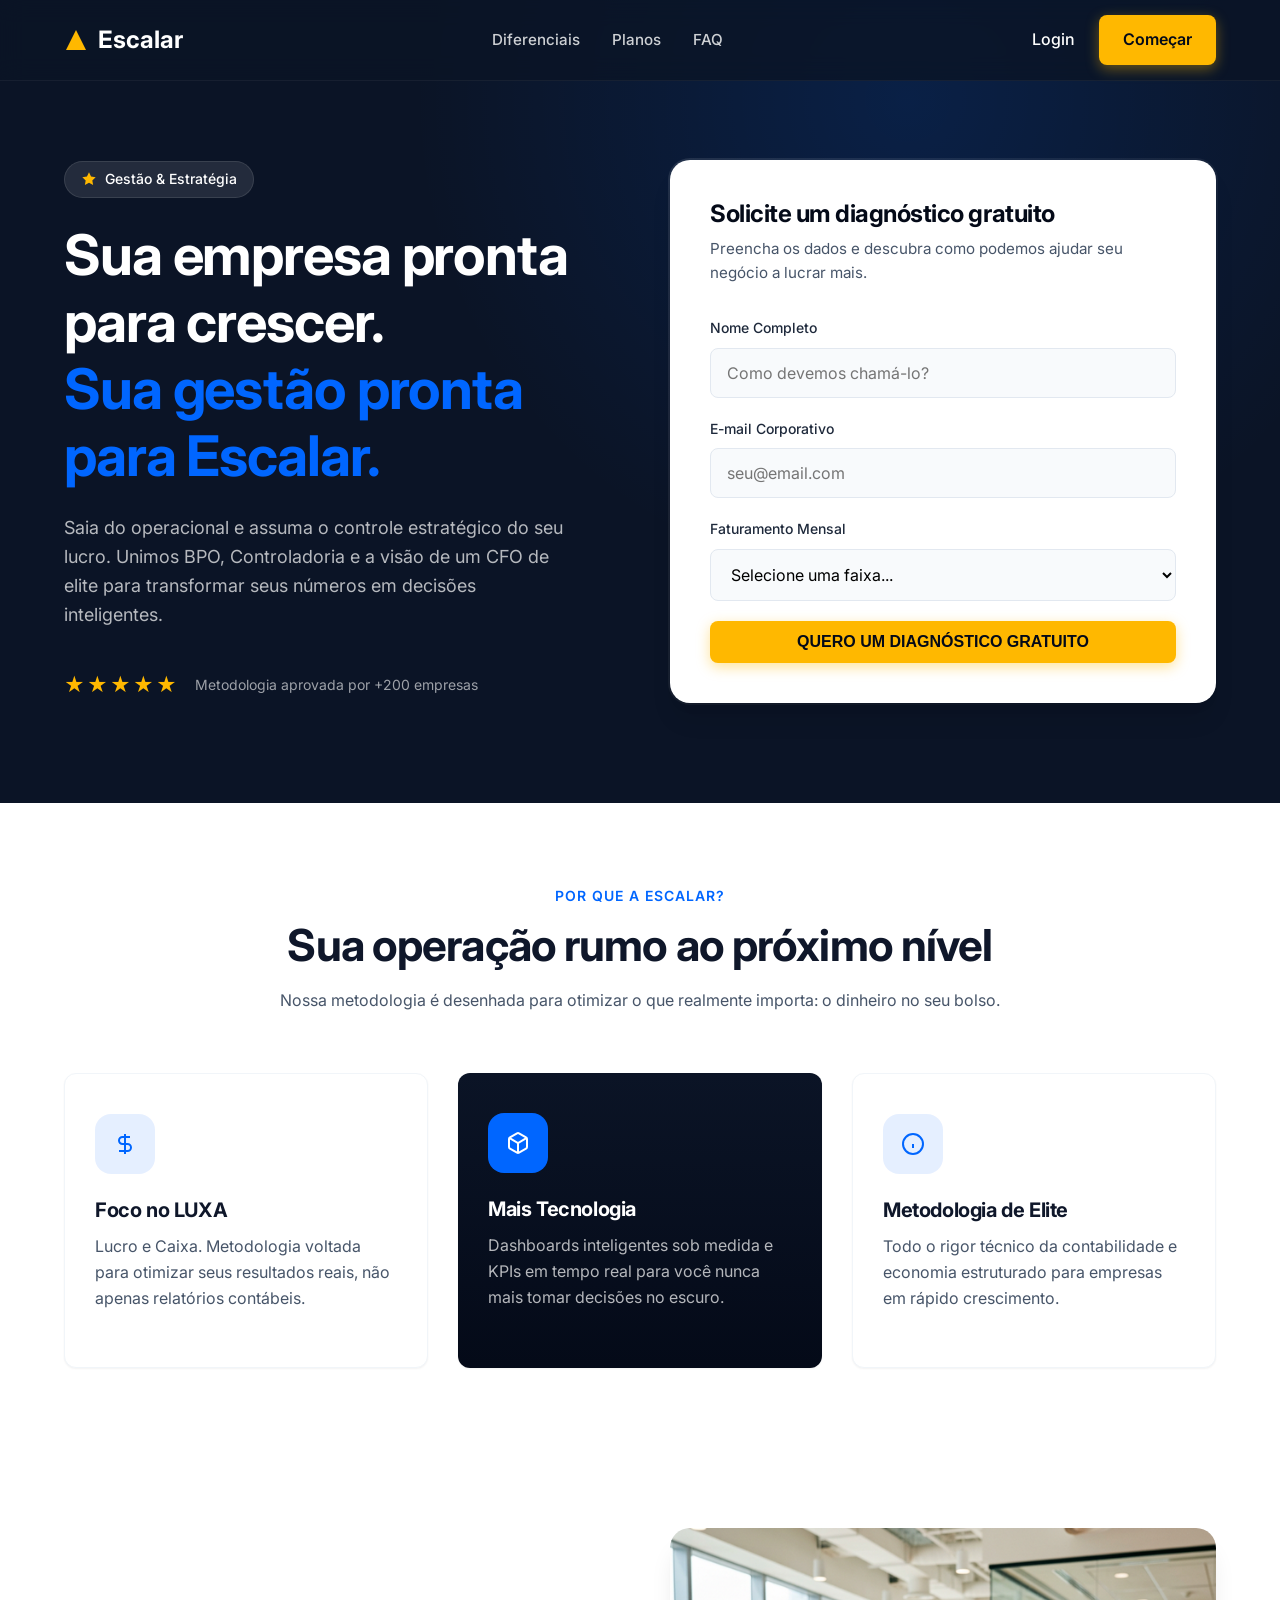
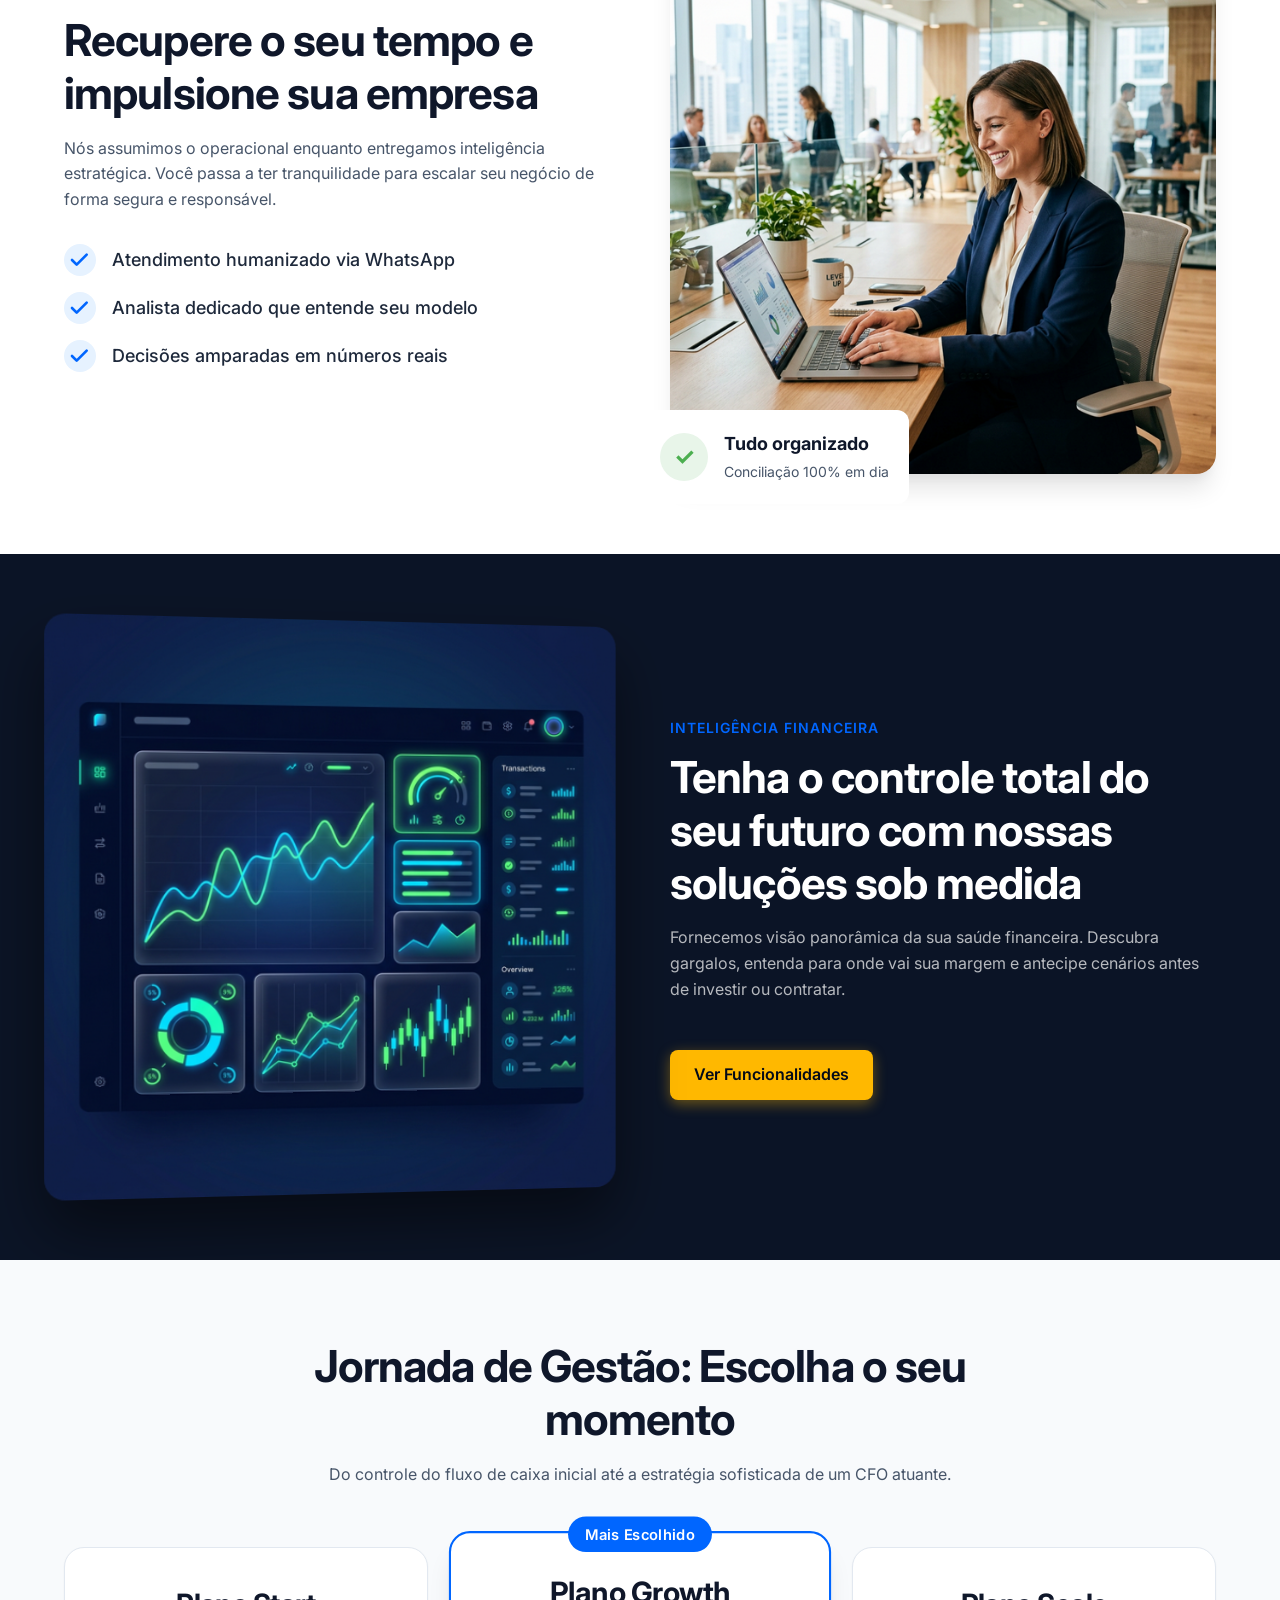
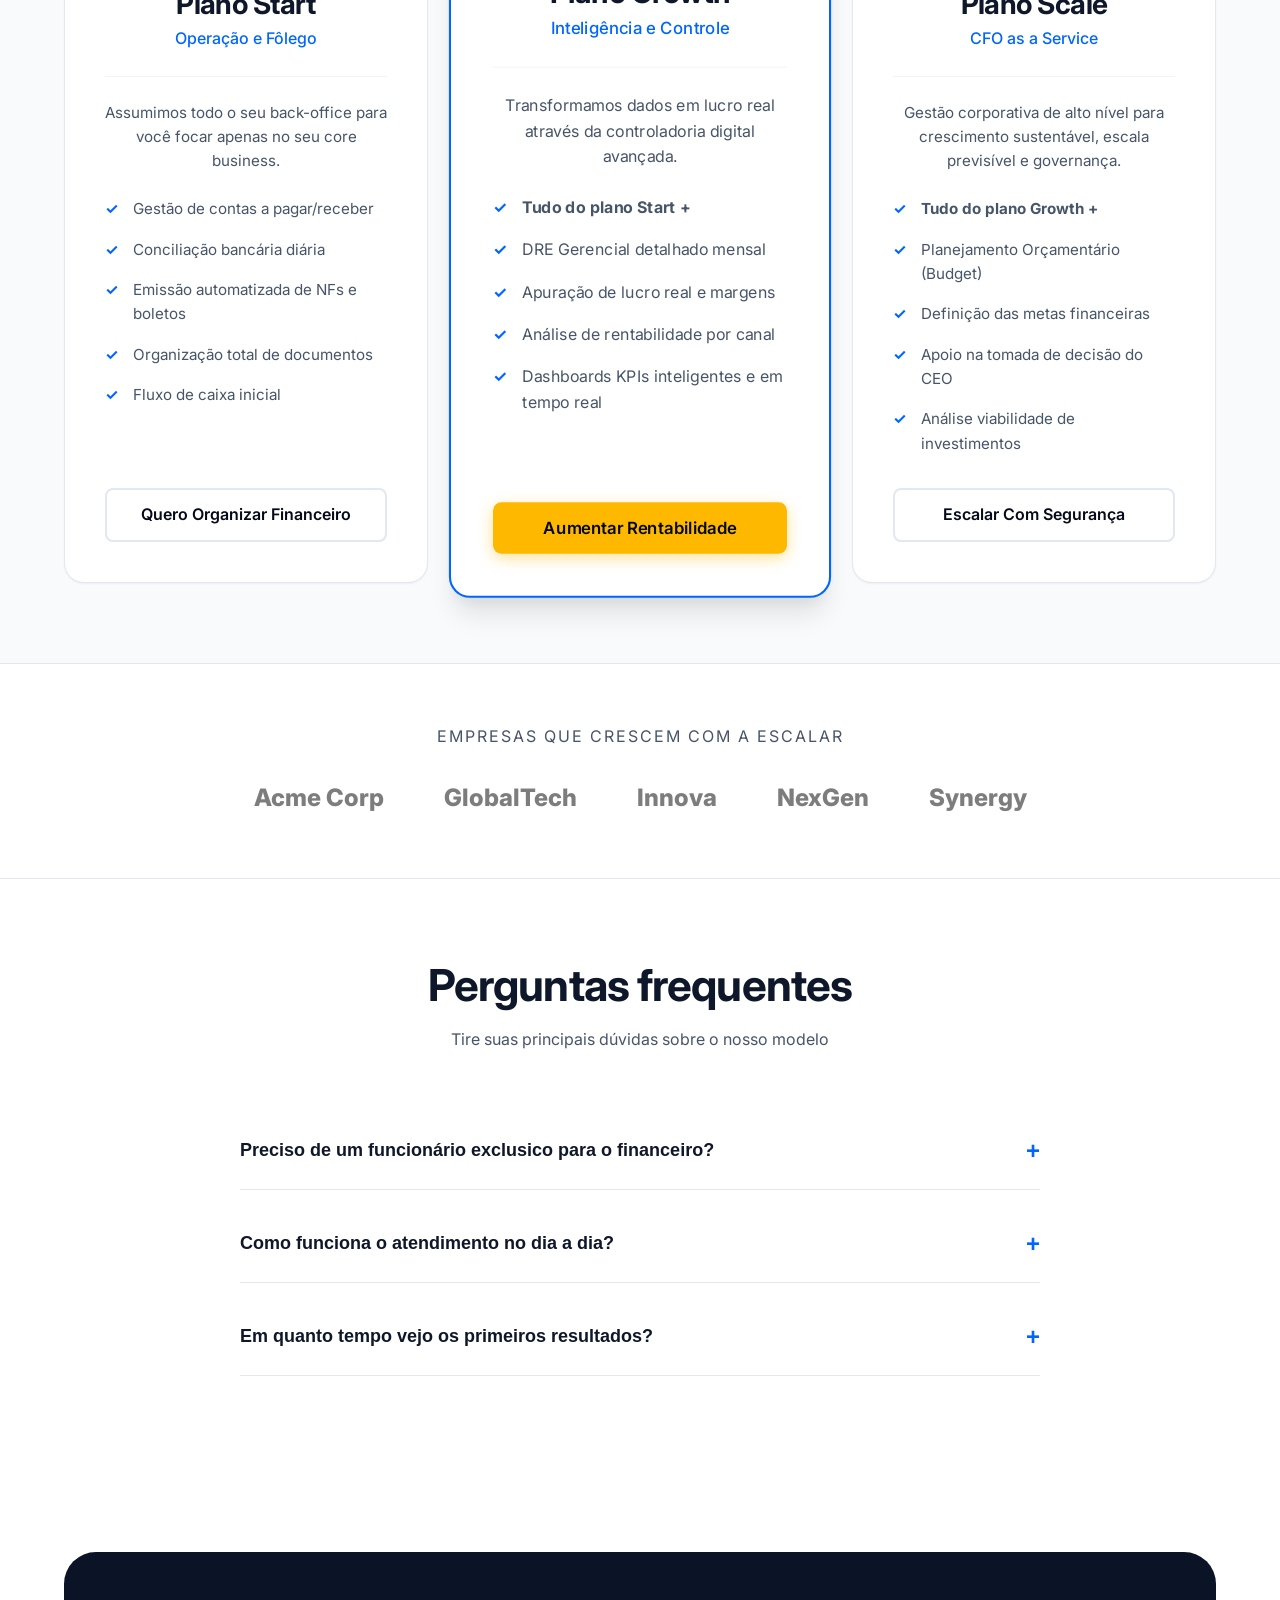
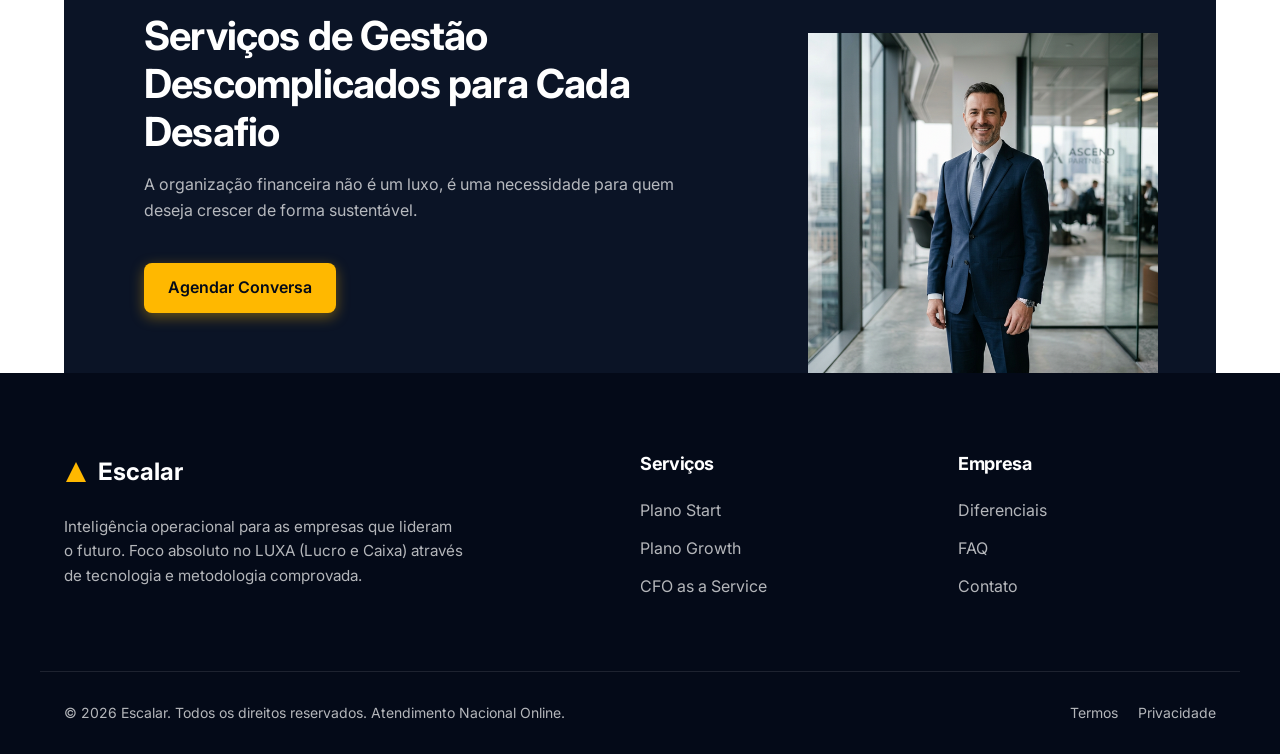
==== index.html @ d195ce0a "Initial commit of landing page" ====
<!DOCTYPE html>
<html lang="pt-BR">
<head>
    <meta charset="UTF-8">
    <meta name="viewport" content="width=device-width, initial-scale=1.0">
    <title>Sua gestão pronta para Escalar</title>
    <meta name="description" content="Saia do operacional e assuma o controle estratégico do seu lucro. BPO, Controladoria e CFO de elite.">
    <link rel="preconnect" href="https://fonts.googleapis.com">
    <link rel="preconnect" href="https://fonts.gstatic.com" crossorigin>
    <link href="https://fonts.googleapis.com/css2?family=Inter:wght@300;400;500;600;700;800&display=swap" rel="stylesheet">
    <link rel="stylesheet" href="style.css">
</head>
<body>

    <!-- ======== HEADER ======== -->
    <header class="navbar">
        <div class="container navbar-container">
            <a href="#" class="logo">
                <svg width="24" height="24" viewBox="0 0 24 24" fill="none" xmlns="http://www.w3.org/2000/svg">
                    <path d="M12 2L2 22H22L12 2Z" fill="#FFB800"/>
                </svg>
                <span>Escalar</span>
            </a>
            <nav class="nav-links">
                <a href="#diferenciais">Diferenciais</a>
                <a href="#planos">Planos</a>
                <a href="#faq">FAQ</a>
            </nav>
            <div class="nav-actions">
                <a href="#" class="login-link">Login</a>
                <a href="#contato" class="btn btn-primary">Começar</a>
            </div>
            
            <button class="menu-mobile" aria-label="Abrir menu">
                <svg width="24" height="24" viewBox="0 0 24 24" fill="none" stroke="currentColor" stroke-width="2">
                    <path d="M3 12h18M3 6h18M3 18h18"/>
                </svg>
            </button>
        </div>
    </header>

    <!-- ======== HERO SECTION ======== -->
    <section class="hero dark-section">
        <div class="hero-bg-shapes"></div>
        <div class="container hero-container">
            <div class="hero-content">
                <div class="hero-badge">
                    <svg width="16" height="16" viewBox="0 0 24 24" fill="#FFB800" xmlns="http://www.w3.org/2000/svg"><path d="M12 2L15.09 8.26L22 9.27L17 14.14L18.18 21.02L12 17.77L5.82 21.02L7 14.14L2 9.27L8.91 8.26L12 2Z"/></svg>
                    Gestão & Estratégia
                </div>
                <h1>Sua empresa pronta para crescer. <br><span class="highlight">Sua gestão pronta para Escalar.</span></h1>
                <p>Saia do operacional e assuma o controle estratégico do seu lucro. Unimos BPO, Controladoria e a visão de um CFO de elite para transformar seus números em decisões inteligentes.</p>
                
                <div class="trust-stars">
                    <div class="stars">★★★★★</div>
                    <p>Metodologia aprovada por +200 empresas</p>
                </div>
            </div>
            
            <div class="hero-form-wrapper" id="contato">
                <div class="glass-card lead-form-card">
                    <h3>Solicite um diagnóstico gratuito</h3>
                    <p>Preencha os dados e descubra como podemos ajudar seu negócio a lucrar mais.</p>
                    <form class="lead-form">
                        <div class="form-group">
                            <label>Nome Completo</label>
                            <input type="text" placeholder="Como devemos chamá-lo?" required>
                        </div>
                        <div class="form-group">
                            <label>E-mail Corporativo</label>
                            <input type="email" placeholder="seu@email.com" required>
                        </div>
                        <div class="form-group">
                            <label>Faturamento Mensal</label>
                            <div class="select-wrapper">
                                <select required>
                                    <option value="" disabled selected>Selecione uma faixa...</option>
                                    <option value="ate-50k">Até R$ 50.000</option>
                                    <option value="50k-200k">De R$ 50.001 a R$ 200.000</option>
                                    <option value="mais-200k">Acima de R$ 200.000</option>
                                </select>
                            </div>
                        </div>
                        <button type="submit" class="btn btn-primary btn-full">QUERO UM DIAGNÓSTICO GRATUITO</button>
                    </form>
                </div>
            </div>
        </div>
    </section>

    <!-- ======== DIFFERENTIALS SECTION ======== -->
    <section id="diferenciais" class="section section-light features-section">
        <div class="container">
            <div class="section-header text-center">
                <span class="subheading">Por que a Escalar?</span>
                <h2>Sua operação rumo ao próximo nível</h2>
                <p>Nossa metodologia é desenhada para otimizar o que realmente importa: o dinheiro no seu bolso.</p>
            </div>
            
            <div class="features-grid">
                <!-- Card 1 -->
                <div class="feature-card">
                    <div class="icon-box">
                        <svg width="24" height="24" viewBox="0 0 24 24" fill="none" stroke="currentColor" stroke-width="2"><path d="M12 2v20M17 5H9.5a3.5 3.5 0 0 0 0 7h5a3.5 3.5 0 0 1 0 7H6"/></svg>
                    </div>
                    <h4>Foco no LUXA</h4>
                    <p>Lucro e Caixa. Metodologia voltada para otimizar seus resultados reais, não apenas relatórios contábeis.</p>
                </div>
                <!-- Card 2 -->
                <div class="feature-card highlighted">
                    <div class="icon-box">
                        <svg width="24" height="24" viewBox="0 0 24 24" fill="none" stroke="currentColor" stroke-width="2"><path d="M21 16V8a2 2 0 0 0-1-1.73l-7-4a2 2 0 0 0-2 0l-7 4A2 2 0 0 0 3 8v8a2 2 0 0 0 1 1.73l7 4a2 2 0 0 0 2 0l7-4A2 2 0 0 0 21 16z"/><polyline points="3.27 6.96 12 12.01 20.73 6.96"/><line x1="12" y1="22.08" x2="12" y2="12"/></svg>
                    </div>
                    <h4>Mais Tecnologia</h4>
                    <p>Dashboards inteligentes sob medida e KPIs em tempo real para você nunca mais tomar decisões no escuro.</p>
                </div>
                <!-- Card 3 -->
                <div class="feature-card">
                    <div class="icon-box">
                        <svg width="24" height="24" viewBox="0 0 24 24" fill="none" stroke="currentColor" stroke-width="2"><circle cx="12" cy="12" r="10"/><path d="M12 16v-4M12 8h.01"/></svg>
                    </div>
                    <h4>Metodologia de Elite</h4>
                    <p>Todo o rigor técnico da contabilidade e economia estruturado para empresas em rápido crescimento.</p>
                </div>
            </div>
        </div>
    </section>

    <!-- ======== CONTENT WITH IMAGE ======== -->
    <section class="section section-mixed">
        <div class="container split-container">
            <div class="split-content">
                <h2>Recupere o seu tempo e impulsione sua empresa</h2>
                <p>Nós assumimos o operacional enquanto entregamos inteligência estratégica. Você passa a ter tranquilidade para escalar seu negócio de forma segura e responsável.</p>
                
                <ul class="check-list">
                    <li>
                        <svg viewBox="0 0 24 24" fill="none"><circle cx="12" cy="12" r="12" fill="#E6F2FF"/><path d="M17 8l-7.5 7.5L6 12" stroke="#0066FF" stroke-width="2" stroke-linecap="round" stroke-linejoin="round"/></svg>
                        Atendimento humanizado via WhatsApp
                    </li>
                    <li>
                        <svg viewBox="0 0 24 24" fill="none"><circle cx="12" cy="12" r="12" fill="#E6F2FF"/><path d="M17 8l-7.5 7.5L6 12" stroke="#0066FF" stroke-width="2" stroke-linecap="round" stroke-linejoin="round"/></svg>
                        Analista dedicado que entende seu modelo
                    </li>
                    <li>
                        <svg viewBox="0 0 24 24" fill="none"><circle cx="12" cy="12" r="12" fill="#E6F2FF"/><path d="M17 8l-7.5 7.5L6 12" stroke="#0066FF" stroke-width="2" stroke-linecap="round" stroke-linejoin="round"/></svg>
                        Decisões amparadas em números reais
                    </li>
                </ul>
            </div>
            <div class="split-image">
                <div class="image-wrapper">
                    <img src="assets/woman_laptop.png" alt="Profissional com laptop">
                    <div class="floating-badge shadow-lg">
                        <div class="badge-icon">✓</div>
                        <div>
                            <strong>Tudo organizado</strong>
                            <span>Conciliação 100% em dia</span>
                        </div>
                    </div>
                </div>
            </div>
        </div>
    </section>

    <!-- ======== DASHBOARD PREVIEW ======== -->
    <section class="section dark-section feature-dashboard">
        <div class="container split-container reverse">
            <div class="split-content">
                <span class="subheading highlight">Inteligência Financeira</span>
                <h2>Tenha o controle total do seu futuro com nossas soluções sob medida</h2>
                <p>Fornecemos visão panorâmica da sua saúde financeira. Descubra gargalos, entenda para onde vai sua margem e antecipe cenários antes de investir ou contratar.</p>
                <a href="#contato" class="btn btn-primary mt-4">Ver Funcionalidades</a>
            </div>
            <div class="split-image">
                <img src="assets/dashboard.png" alt="Dashboard Escalar" class="img-dashboard">
            </div>
        </div>
    </section>

    <!-- ======== PLANS SECTION ======== -->
    <section id="planos" class="section section-light bg-gray plans-section">
        <div class="container">
            <div class="section-header text-center m-auto max-w-md">
                <h2>Jornada de Gestão: Escolha o seu momento</h2>
                <p>Do controle do fluxo de caixa inicial até a estratégia sofisticada de um CFO atuante.</p>
            </div>
            
            <div class="pricing-cards">
                <!-- START -->
                <div class="pricing-card">
                    <div class="card-header">
                        <h3>Plano Start</h3>
                        <span>Operação e Fôlego</span>
                    </div>
                    <div class="card-body">
                        <p class="plan-desc">Assumimos todo o seu back-office para você focar apenas no seu core business.</p>
                        <ul class="plan-features">
                            <li>Gestão de contas a pagar/receber</li>
                            <li>Conciliação bancária diária</li>
                            <li>Emissão automatizada de NFs e boletos</li>
                            <li>Organização total de documentos</li>
                            <li>Fluxo de caixa inicial</li>
                        </ul>
                    </div>
                    <div class="card-footer">
                        <a href="#contato" class="btn btn-primary btn-outline btn-full">Quero Organizar Financeiro</a>
                    </div>
                </div>

                <!-- GROWTH -->
                <div class="pricing-card popular">
                    <div class="popular-badge">Mais Escolhido</div>
                    <div class="card-header">
                        <h3>Plano Growth</h3>
                        <span>Inteligência e Controle</span>
                    </div>
                    <div class="card-body">
                        <p class="plan-desc">Transformamos dados em lucro real através da controladoria digital avançada.</p>
                        <ul class="plan-features">
                            <li><strong>Tudo do plano Start +</strong></li>
                            <li>DRE Gerencial detalhado mensal</li>
                            <li>Apuração de lucro real e margens</li>
                            <li>Análise de rentabilidade por canal</li>
                            <li>Dashboards KPIs inteligentes e em tempo real</li>
                        </ul>
                    </div>
                    <div class="card-footer">
                        <a href="#contato" class="btn btn-primary btn-full">Aumentar Rentabilidade</a>
                    </div>
                </div>

                <!-- SCALE -->
                <div class="pricing-card">
                    <div class="card-header">
                        <h3>Plano Scale</h3>
                        <span>CFO as a Service</span>
                    </div>
                    <div class="card-body">
                        <p class="plan-desc">Gestão corporativa de alto nível para crescimento sustentável, escala previsível e governança.</p>
                        <ul class="plan-features">
                            <li><strong>Tudo do plano Growth +</strong></li>
                            <li>Planejamento Orçamentário (Budget)</li>
                            <li>Definição das metas financeiras</li>
                            <li>Apoio na tomada de decisão do CEO</li>
                            <li>Análise viabilidade de investimentos</li>
                        </ul>
                    </div>
                    <div class="card-footer">
                        <a href="#contato" class="btn btn-primary btn-outline btn-full">Escalar Com Segurança</a>
                    </div>
                </div>
            </div>
        </div>
    </section>

    <!-- ======== LOGOS / TRUST ======== -->
    <div class="clients-section">
        <div class="container text-center">
            <p class="text-sm font-semibold text-gray">EMPRESAS QUE CRESCEM COM A ESCALAR</p>
            <div class="logos-flex">
                <span class="logo-placeholder">Acme Corp</span>
                <span class="logo-placeholder">GlobalTech</span>
                <span class="logo-placeholder">Innova</span>
                <span class="logo-placeholder">NexGen</span>
                <span class="logo-placeholder">Synergy</span>
            </div>
        </div>
    </div>

    <!-- ======== FAQ ======== -->
    <section id="faq" class="section section-light faq-section">
        <div class="container">
            <div class="section-header text-center">
                <h2>Perguntas frequentes</h2>
                <p>Tire suas principais dúvidas sobre o nosso modelo</p>
            </div>
            
            <div class="faq-accordion">
                <div class="faq-item">
                    <button class="faq-header">Preciso de um funcionário exclusico para o financeiro? <span class="icon">+</span></button>
                    <div class="faq-content">
                        <p>Não. A Escalar assume toda a operação e as análises, permitindo que você invista o valor e o seu tempo em outras áreas da empresa. Somos a expansão do seu time.</p>
                    </div>
                </div>
                
                <div class="faq-item">
                    <button class="faq-header">Como funciona o atendimento no dia a dia? <span class="icon">+</span></button>
                    <div class="faq-content">
                        <p>Totalmente digital e humanizado. Você terá um analista dedicado, acessível via WhatsApp, que entenderá a fundo o modelo da sua empresa e cuidará da sua rotina.</p>
                    </div>
                </div>
                
                <div class="faq-item">
                    <button class="faq-header">Em quanto tempo vejo os primeiros resultados? <span class="icon">+</span></button>
                    <div class="faq-content">
                        <p>Logo de imediato implementamos o sistema. Entre 5 a 10 dias úteis o seu financeiro estrutural já estará funcionando nas nossas mãos, e em um mês teremos os primeiros fechamentos com indicadores reais.</p>
                    </div>
                </div>
            </div>
        </div>
    </section>

    <!-- ======== CTA FOOTER ======== -->
    <section class="section cta-banner-section">
        <div class="container">
            <div class="cta-banner dark-section">
                <div class="cta-banner-content">
                    <h2>Serviços de Gestão Descomplicados para Cada Desafio</h2>
                    <p>A organização financeira não é um luxo, é uma necessidade para quem deseja crescer de forma sustentável.</p>
                    <a href="#contato" class="btn btn-primary mt-3">Agendar Conversa</a>
                </div>
                <div class="cta-banner-image">
                    <img src="assets/man_smiling.png" alt="Especialista Escalar">
                </div>
            </div>
        </div>
    </section>

    <!-- ======== FOOTER ======== -->
    <footer class="footer dark-section">
        <div class="container footer-container">
            <div class="footer-brand">
                <a href="#" class="logo">
                    <svg width="24" height="24" viewBox="0 0 24 24" fill="none" xmlns="http://www.w3.org/2000/svg">
                        <path d="M12 2L2 22H22L12 2Z" fill="#FFB800"/>
                    </svg>
                    <span>Escalar</span>
                </a>
                <p>Inteligência operacional para as empresas que lideram o futuro. Foco absoluto no LUXA (Lucro e Caixa) através de tecnologia e metodologia comprovada.</p>
            </div>
            
            <div class="footer-links-group">
                <h4>Serviços</h4>
                <a href="#planos">Plano Start</a>
                <a href="#planos">Plano Growth</a>
                <a href="#planos">CFO as a Service</a>
            </div>
            
            <div class="footer-links-group">
                <h4>Empresa</h4>
                <a href="#diferenciais">Diferenciais</a>
                <a href="#faq">FAQ</a>
                <a href="#">Contato</a>
            </div>
        </div>
        
        <div class="footer-bottom container">
            <p>&copy; 2026 Escalar. Todos os direitos reservados. Atendimento Nacional Online.</p>
            <div class="social-links">
                <a href="#">Termos</a>
                <a href="#">Privacidade</a>
            </div>
        </div>
    </footer>

    <script src="script.js"></script>
</body>
</html>
---- style.css ----
/* ========= BASE STYLES & VARIABLES ========= */
:root {
    --navy-900: #040A18;
    --navy-800: #0B1426;
    --navy-700: #162444;
    --blue-500: #0066FF;
    --blue-600: #0052CC;
    --yellow-500: #FFB800;
    --yellow-600: #E5A500;
    --gray-50: #F8FAFC;
    --gray-100: #F1F5F9;
    --gray-200: #E2E8F0;
    --gray-600: #475569;
    --gray-800: #1E293B;
    --gray-900: #0F172A;
    --white: #FFFFFF;
    
    --font-main: 'Inter', -apple-system, BlinkMacSystemFont, "Segoe UI", Roboto, sans-serif;
    
    --radius-sm: 8px;
    --radius-md: 12px;
    --radius-lg: 20px;
    --radius-xl: 32px;
    
    --shadow-sm: 0 1px 2px 0 rgba(0, 0, 0, 0.05);
    --shadow-md: 0 4px 6px -1px rgba(0, 0, 0, 0.1), 0 2px 4px -1px rgba(0, 0, 0, 0.06);
    --shadow-lg: 0 10px 15px -3px rgba(0, 0, 0, 0.1), 0 4px 6px -2px rgba(0, 0, 0, 0.05);
    --shadow-xl: 0 20px 25px -5px rgba(0, 0, 0, 0.1), 0 10px 10px -5px rgba(0, 0, 0, 0.04);
}

* {
    margin: 0;
    padding: 0;
    box-sizing: border-box;
}

html {
    scroll-behavior: smooth;
    font-size: 16px;
}

body {
    font-family: var(--font-main);
    color: var(--gray-800);
    background-color: var(--white);
    line-height: 1.6;
    overflow-x: hidden;
}

a {
    text-decoration: none;
    color: inherit;
    transition: all 0.3s ease;
}

ul {
    list-style: none;
}

img {
    max-width: 100%;
    height: auto;
    display: block;
}

.container {
    width: 100%;
    max-width: 1200px;
    margin: 0 auto;
    padding: 0 24px;
}

.text-center { text-align: center; }
.mt-3 { margin-top: 1.5rem; }
.mt-4 { margin-top: 2rem; }
.m-auto { margin: 0 auto; }
.max-w-md { max-width: 768px; }

/* Typography */
h1, h2, h3, h4, h5 {
    font-weight: 700;
    line-height: 1.2;
    margin-bottom: 1rem;
    color: var(--gray-900);
    letter-spacing: -0.02em;
}

h1 {
    font-size: clamp(2.5rem, 5vw, 4rem);
}

h2 {
    font-size: clamp(2rem, 3.5vw, 2.75rem);
}

h3 {
    font-size: 1.5rem;
}

p {
    color: var(--gray-600);
    margin-bottom: 1rem;
}

.highlight {
    color: var(--blue-500);
}

/* Sections */
.section {
    padding: 80px 0;
}

.dark-section {
    background-color: var(--navy-800);
    color: var(--white);
}

.dark-section h1, .dark-section h2, .dark-section h3, .dark-section h4 {
    color: var(--white);
}

.dark-section p {
    color: rgba(255, 255, 255, 0.7);
}

.section-light {
    background-color: var(--white);
}

.bg-gray {
    background-color: var(--gray-50);
}

.section-header {
    margin-bottom: 60px;
}

.subheading {
    display: inline-block;
    color: var(--blue-500);
    font-weight: 600;
    text-transform: uppercase;
    letter-spacing: 1px;
    font-size: 0.875rem;
    margin-bottom: 12px;
}

/* Buttons */
.btn {
    display: inline-flex;
    align-items: center;
    justify-content: center;
    padding: 12px 24px;
    border-radius: var(--radius-sm);
    font-weight: 600;
    font-size: 1rem;
    cursor: pointer;
    transition: all 0.3s cubic-bezier(0.4, 0, 0.2, 1);
    border: none;
    outline: none;
}

.btn-primary {
    background-color: var(--yellow-500);
    color: var(--navy-900);
    box-shadow: 0 4px 14px rgba(255, 184, 0, 0.4);
}

.btn-primary:hover {
    background-color: var(--yellow-600);
    transform: translateY(-2px);
    box-shadow: 0 6px 20px rgba(255, 184, 0, 0.5);
}

.btn-outline {
    background-color: transparent;
    border: 2px solid var(--gray-200);
    color: var(--navy-900);
    box-shadow: none;
}

.btn-outline:hover {
    border-color: var(--yellow-500);
    background-color: var(--yellow-500);
    color: var(--navy-900);
}

.btn-full {
    width: 100%;
}

/* ======== NAVBAR ======== */
.navbar {
    position: fixed;
    top: 0;
    left: 0;
    width: 100%;
    z-index: 1000;
    background: rgba(11, 20, 38, 0.8);
    backdrop-filter: blur(12px);
    border-bottom: 1px solid rgba(255,255,255,0.05);
    transition: all 0.3s ease;
}

.navbar.scrolled {
    background: rgba(4, 10, 24, 0.95);
    box-shadow: var(--shadow-md);
    padding: 10px 0;
}

.navbar-container {
    display: flex;
    justify-content: space-between;
    align-items: center;
    height: 80px;
}

.logo {
    display: flex;
    align-items: center;
    gap: 10px;
    font-size: 1.5rem;
    font-weight: 700;
    color: var(--white);
}

.nav-links {
    display: flex;
    gap: 32px;
}

.nav-links a {
    color: rgba(255, 255, 255, 0.8);
    font-weight: 500;
    font-size: 0.95rem;
}

.nav-links a:hover {
    color: var(--white);
}

.nav-actions {
    display: flex;
    align-items: center;
    gap: 24px;
}

.login-link {
    color: var(--white);
    font-weight: 500;
}

.login-link:hover {
    color: var(--yellow-500);
}

.menu-mobile {
    display: none;
    background: transparent;
    border: none;
    color: var(--white);
    cursor: pointer;
}

/* ======== HERO ======== */
.hero {
    position: relative;
    padding-top: 160px;
    padding-bottom: 100px;
    overflow: hidden;
}

.hero-bg-shapes {
    position: absolute;
    top: -50%;
    right: -10%;
    width: 1000px;
    height: 1000px;
    background: radial-gradient(circle, rgba(0, 102, 255, 0.15) 0%, rgba(11, 20, 38, 0) 70%);
    border-radius: 50%;
    z-index: 0;
}

.hero-container {
    position: relative;
    z-index: 1;
    display: grid;
    grid-template-columns: 1fr 1fr;
    gap: 60px;
    align-items: center;
}

.hero-badge {
    display: inline-flex;
    align-items: center;
    gap: 8px;
    background: rgba(255, 255, 255, 0.1);
    border: 1px solid rgba(255, 255, 255, 0.1);
    padding: 6px 16px;
    border-radius: 100px;
    font-size: 0.875rem;
    font-weight: 500;
    margin-bottom: 24px;
}

.hero-content h1 {
    font-size: 3.5rem;
    margin-bottom: 24px;
}

.hero-content p {
    font-size: 1.125rem;
    margin-bottom: 40px;
    max-width: 500px;
}

.trust-stars {
    display: flex;
    align-items: center;
    gap: 16px;
}

.trust-stars .stars {
    color: var(--yellow-500);
    font-size: 1.25rem;
    letter-spacing: 2px;
}

.trust-stars p {
    margin: 0;
    font-size: 0.875rem;
    color: rgba(255, 255, 255, 0.6);
}

/* Form Card */
.glass-card {
    background: var(--white);
    border-radius: var(--radius-lg);
    padding: 40px;
    box-shadow: var(--shadow-xl);
    position: relative;
}

.glass-card::before {
    content: '';
    position: absolute;
    inset: -2px;
    background: linear-gradient(135deg, rgba(255,255,255,0.1), rgba(255,255,255,0));
    border-radius: calc(var(--radius-lg) + 2px);
    z-index: -1;
}

.lead-form-card h3 {
    color: var(--navy-900);
    margin-bottom: 8px;
}

.lead-form-card p {
    color: var(--gray-600);
    font-size: 0.95rem;
    margin-bottom: 32px;
}

.form-group {
    margin-bottom: 20px;
}

.form-group label {
    display: block;
    font-size: 0.875rem;
    font-weight: 500;
    color: var(--gray-800);
    margin-bottom: 8px;
}

.form-group input, .form-group select {
    width: 100%;
    padding: 14px 16px;
    border: 1px solid var(--gray-200);
    border-radius: var(--radius-sm);
    font-family: inherit;
    font-size: 1rem;
    transition: all 0.2s;
    background-color: var(--gray-50);
}

.form-group input:focus, .form-group select:focus {
    outline: none;
    border-color: var(--blue-500);
    background-color: var(--white);
    box-shadow: 0 0 0 3px rgba(0, 102, 255, 0.1);
}

/* ======== DIFFERENTIALS ======== */
.features-grid {
    display: grid;
    grid-template-columns: repeat(3, 1fr);
    gap: 30px;
    margin-top: 50px;
}

.feature-card {
    background: var(--white);
    border: 1px solid var(--gray-100);
    border-radius: var(--radius-md);
    padding: 40px 30px;
    transition: all 0.3s ease;
    box-shadow: var(--shadow-sm);
}

.feature-card:hover {
    transform: translateY(-5px);
    box-shadow: var(--shadow-lg);
}

.feature-card.highlighted {
    background: linear-gradient(to bottom, var(--navy-800), var(--navy-900));
    color: var(--white);
    border: none;
}

.feature-card.highlighted p {
    color: rgba(255,255,255,0.7);
}

.feature-card.highlighted h4 {
    color: var(--white);
}

.icon-box {
    width: 60px;
    height: 60px;
    border-radius: 16px;
    background: var(--blue-500);
    color: white;
    display: flex;
    align-items: center;
    justify-content: center;
    margin-bottom: 24px;
}

.feature-card:not(.highlighted) .icon-box {
    background: rgba(0, 102, 255, 0.1);
    color: var(--blue-500);
}

.feature-card h4 {
    margin-bottom: 12px;
    font-size: 1.25rem;
}

/* ======== SPLIT SECTIONS ======== */
.split-container {
    display: grid;
    grid-template-columns: 1fr 1fr;
    gap: 60px;
    align-items: center;
}

.split-container.reverse .split-content {
    order: 2;
}

.split-container.reverse .split-image {
    order: 1;
}

.check-list {
    margin-top: 32px;
}

.check-list li {
    display: flex;
    align-items: center;
    gap: 16px;
    margin-bottom: 16px;
    font-weight: 500;
    font-size: 1.125rem;
    color: var(--gray-800);
}

.check-list svg {
    width: 32px;
    height: 32px;
    flex-shrink: 0;
}

.image-wrapper {
    position: relative;
    border-radius: var(--radius-lg);
    overflow: visible;
}

.image-wrapper img {
    border-radius: var(--radius-lg);
    box-shadow: var(--shadow-xl);
}

.floating-badge {
    position: absolute;
    bottom: -30px;
    left: -30px;
    background: white;
    padding: 20px;
    border-radius: var(--radius-md);
    display: flex;
    align-items: center;
    gap: 16px;
    z-index: 2;
}

.badge-icon {
    width: 48px;
    height: 48px;
    background: #E8F5E9;
    color: #4CAF50;
    border-radius: 50%;
    display: flex;
    align-items: center;
    justify-content: center;
    font-size: 24px;
    font-weight: bold;
}

.floating-badge strong {
    display: block;
    color: var(--gray-900);
    font-size: 1.125rem;
}

.floating-badge span {
    color: var(--gray-600);
    font-size: 0.875rem;
}

/* Dashboard Section */
.feature-dashboard {
    overflow: hidden;
}

.img-dashboard {
    border-radius: var(--radius-lg);
    box-shadow: 0 30px 60px rgba(0,0,0,0.5);
    transform: perspective(1000px) rotateY(5deg) scale(1.05);
    transition: transform 0.5s;
}

.img-dashboard:hover {
    transform: perspective(1000px) rotateY(0deg) scale(1.05);
}

/* ======== PLANS ======== */
.pricing-cards {
    display: grid;
    grid-template-columns: repeat(3, 1fr);
    gap: 30px;
    margin-top: 60px;
    align-items: flex-start;
}

.pricing-card {
    background: var(--white);
    border-radius: var(--radius-lg);
    padding: 40px;
    box-shadow: var(--shadow-sm);
    border: 1px solid var(--gray-200);
    position: relative;
    transition: all 0.3s;
    display: flex;
    flex-direction: column;
    height: 100%;
}

.pricing-card:hover {
    transform: translateY(-5px);
    box-shadow: var(--shadow-lg);
    border-color: var(--blue-500);
}

.pricing-card.popular {
    transform: scale(1.05);
    box-shadow: var(--shadow-xl);
    border-color: var(--blue-500);
    border-width: 2px;
}

.pricing-card.popular:hover {
    transform: scale(1.05) translateY(-5px);
}

.popular-badge {
    position: absolute;
    top: -16px;
    left: 50%;
    transform: translateX(-50%);
    background: var(--blue-500);
    color: white;
    padding: 6px 16px;
    border-radius: 100px;
    font-size: 0.875rem;
    font-weight: 600;
}

.card-header {
    text-align: center;
    padding-bottom: 24px;
    border-bottom: 1px solid var(--gray-100);
    margin-bottom: 24px;
}

.card-header h3 {
    font-size: 1.75rem;
    margin-bottom: 4px;
}

.card-header span {
    color: var(--blue-500);
    font-weight: 500;
}

.plan-desc {
    font-size: 0.95rem;
    text-align: center;
    margin-bottom: 24px;
    min-height: 48px;
}

.plan-features {
    margin-bottom: 32px;
    flex-grow: 1;
}

.plan-features li {
    position: relative;
    padding-left: 28px;
    margin-bottom: 16px;
    font-size: 0.95rem;
    color: var(--gray-600);
}

.plan-features li::before {
    content: '✓';
    position: absolute;
    left: 0;
    top: 0;
    color: var(--blue-500);
    font-weight: bold;
}

.card-footer {
    margin-top: auto;
}

/* ======== CLIENTS / LOGOS ======== */
.clients-section {
    padding: 60px 0;
    border-top: 1px solid var(--gray-200);
    border-bottom: 1px solid var(--gray-200);
    background: var(--white);
}

.clients-section p {
    margin-bottom: 30px;
    letter-spacing: 2px;
}

.logos-flex {
    display: flex;
    justify-content: center;
    align-items: center;
    flex-wrap: wrap;
    gap: 60px;
    opacity: 0.6;
    filter: grayscale(100%);
}

.logo-placeholder {
    font-size: 1.5rem;
    font-weight: 800;
    color: var(--gray-800);
}

/* ======== FAQ ======== */
.faq-accordion {
    max-width: 800px;
    margin: 0 auto;
}

.faq-item {
    border-bottom: 1px solid var(--gray-200);
    margin-bottom: 16px;
}

.faq-header {
    width: 100%;
    text-align: left;
    background: transparent;
    border: none;
    padding: 24px 0;
    font-size: 1.125rem;
    font-weight: 600;
    color: var(--gray-900);
    cursor: pointer;
    display: flex;
    justify-content: space-between;
    align-items: center;
}

.faq-header .icon {
    font-size: 1.5rem;
    color: var(--blue-500);
    transition: transform 0.3s;
}

.faq-item.active .icon {
    transform: rotate(45deg);
}

.faq-content {
    max-height: 0;
    overflow: hidden;
    transition: max-height 0.3s ease;
}

.faq-content p {
    padding-bottom: 24px;
}

/* ======== CTA BANNER ======== */
.cta-banner-section {
    padding-bottom: 0;
}

.cta-banner {
    border-radius: var(--radius-xl) var(--radius-xl) 0 0;
    padding: 60px 80px;
    display: grid;
    grid-template-columns: 1.5fr 1fr;
    gap: 40px;
    align-items: center;
    position: relative;
    overflow: hidden;
}

.cta-banner-content {
    position: relative;
    z-index: 2;
}

.cta-banner-content h2 {
    font-size: 2.5rem;
    margin-bottom: 16px;
}

.cta-banner-image {
    position: absolute;
    right: 5%;
    bottom: 0;
    width: 350px;
    z-index: 1;
}

.cta-banner-image img {
    margin-bottom: -10px;
}

/* ======== FOOTER ======== */
.footer {
    padding: 80px 0 30px;
    background-color: #040A18; /* Darker than navy-800 for contrast */
}

.footer-container {
    display: grid;
    grid-template-columns: 2fr 1fr 1fr;
    gap: 60px;
    margin-bottom: 60px;
}

.footer-brand p {
    margin-top: 24px;
    max-width: 400px;
    font-size: 0.95rem;
}

.footer-links-group h4 {
    font-size: 1.125rem;
    margin-bottom: 24px;
}

.footer-links-group a {
    display: block;
    color: rgba(255, 255, 255, 0.7);
    margin-bottom: 12px;
}

.footer-links-group a:hover {
    color: var(--white);
    padding-left: 5px;
}

.footer-bottom {
    display: flex;
    justify-content: space-between;
    align-items: center;
    padding-top: 30px;
    border-top: 1px solid rgba(255,255,255,0.1);
}

.footer-bottom p {
    margin: 0;
    font-size: 0.875rem;
}

.social-links {
    display: flex;
    gap: 20px;
}

.social-links a {
    color: rgba(255, 255, 255, 0.7);
    font-size: 0.875rem;
}

.social-links a:hover {
    color: var(--white);
}

/* ======== RESPONSIVE ======== */
@media (max-width: 1024px) {
    .pricing-cards {
        grid-template-columns: repeat(2, 1fr);
    }
    .pricing-card.popular {
        transform: scale(1);
    }
    .pricing-card.popular:hover {
        transform: translateY(-5px);
    }
    .hero-content h1 {
        font-size: 3rem;
    }
}

@media (max-width: 900px) {
    .hero-container, .split-container, .cta-banner {
        grid-template-columns: 1fr;
        gap: 40px;
    }
    
    .split-container.reverse .split-content {
        order: 1;
    }
    
    .split-container.reverse .split-image {
        order: 2;
    }
    
    .hero {
        padding-top: 120px;
    }
    
    .cta-banner-image {
        position: relative;
        right: auto;
        margin: 0 auto;
        width: 100%;
        max-width: 300px;
    }
    
    .features-grid {
        grid-template-columns: 1fr;
    }
}

@media (max-width: 768px) {
    .nav-links, .nav-actions .login-link {
        display: none;
    }
    
    .menu-mobile {
        display: block;
    }
    
    .hero-content h1 {
        font-size: 2.5rem;
    }
    
    .pricing-cards {
        grid-template-columns: 1fr;
    }
    
    .footer-container {
        grid-template-columns: 1fr;
        gap: 40px;
    }
    
    .footer-bottom {
        flex-direction: column;
        text-align: center;
        gap: 20px;
    }
    
    .floating-badge {
        left: 20px;
        right: 20px;
        bottom: -20px;
    }
}
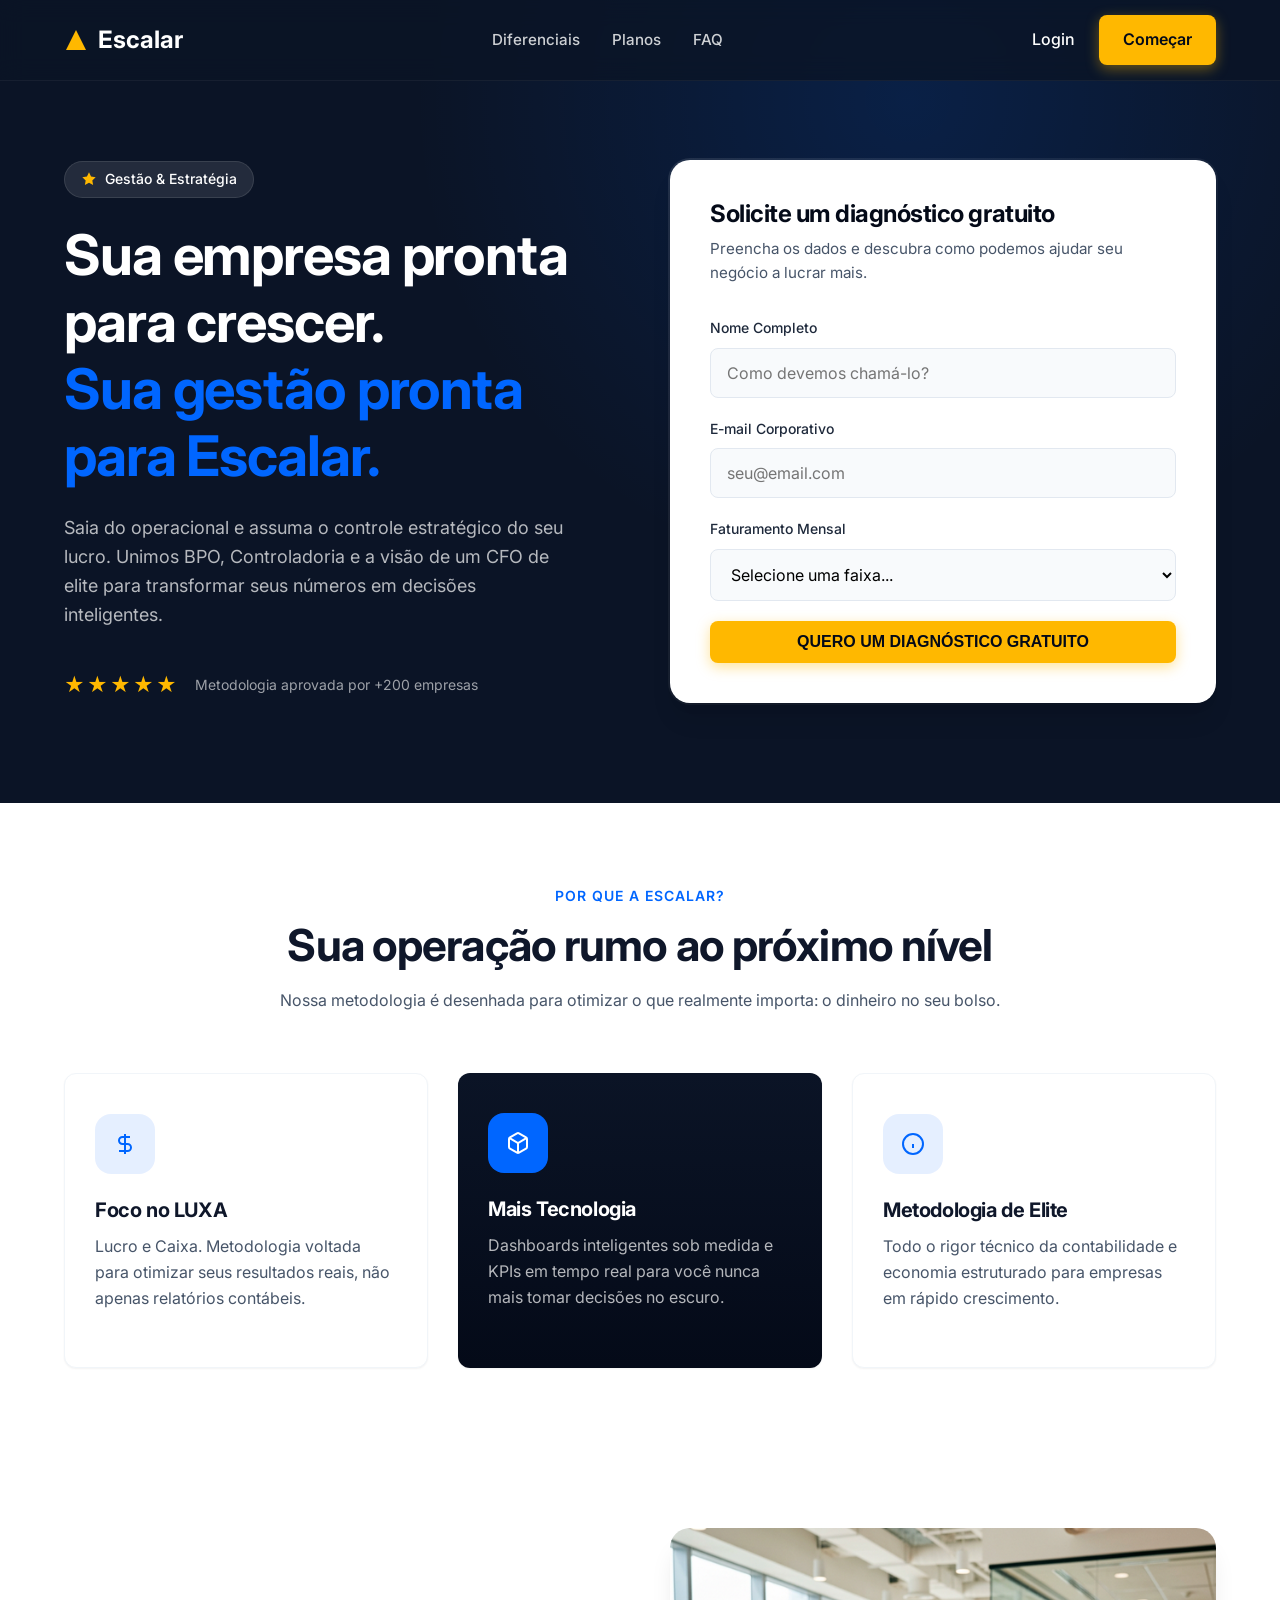
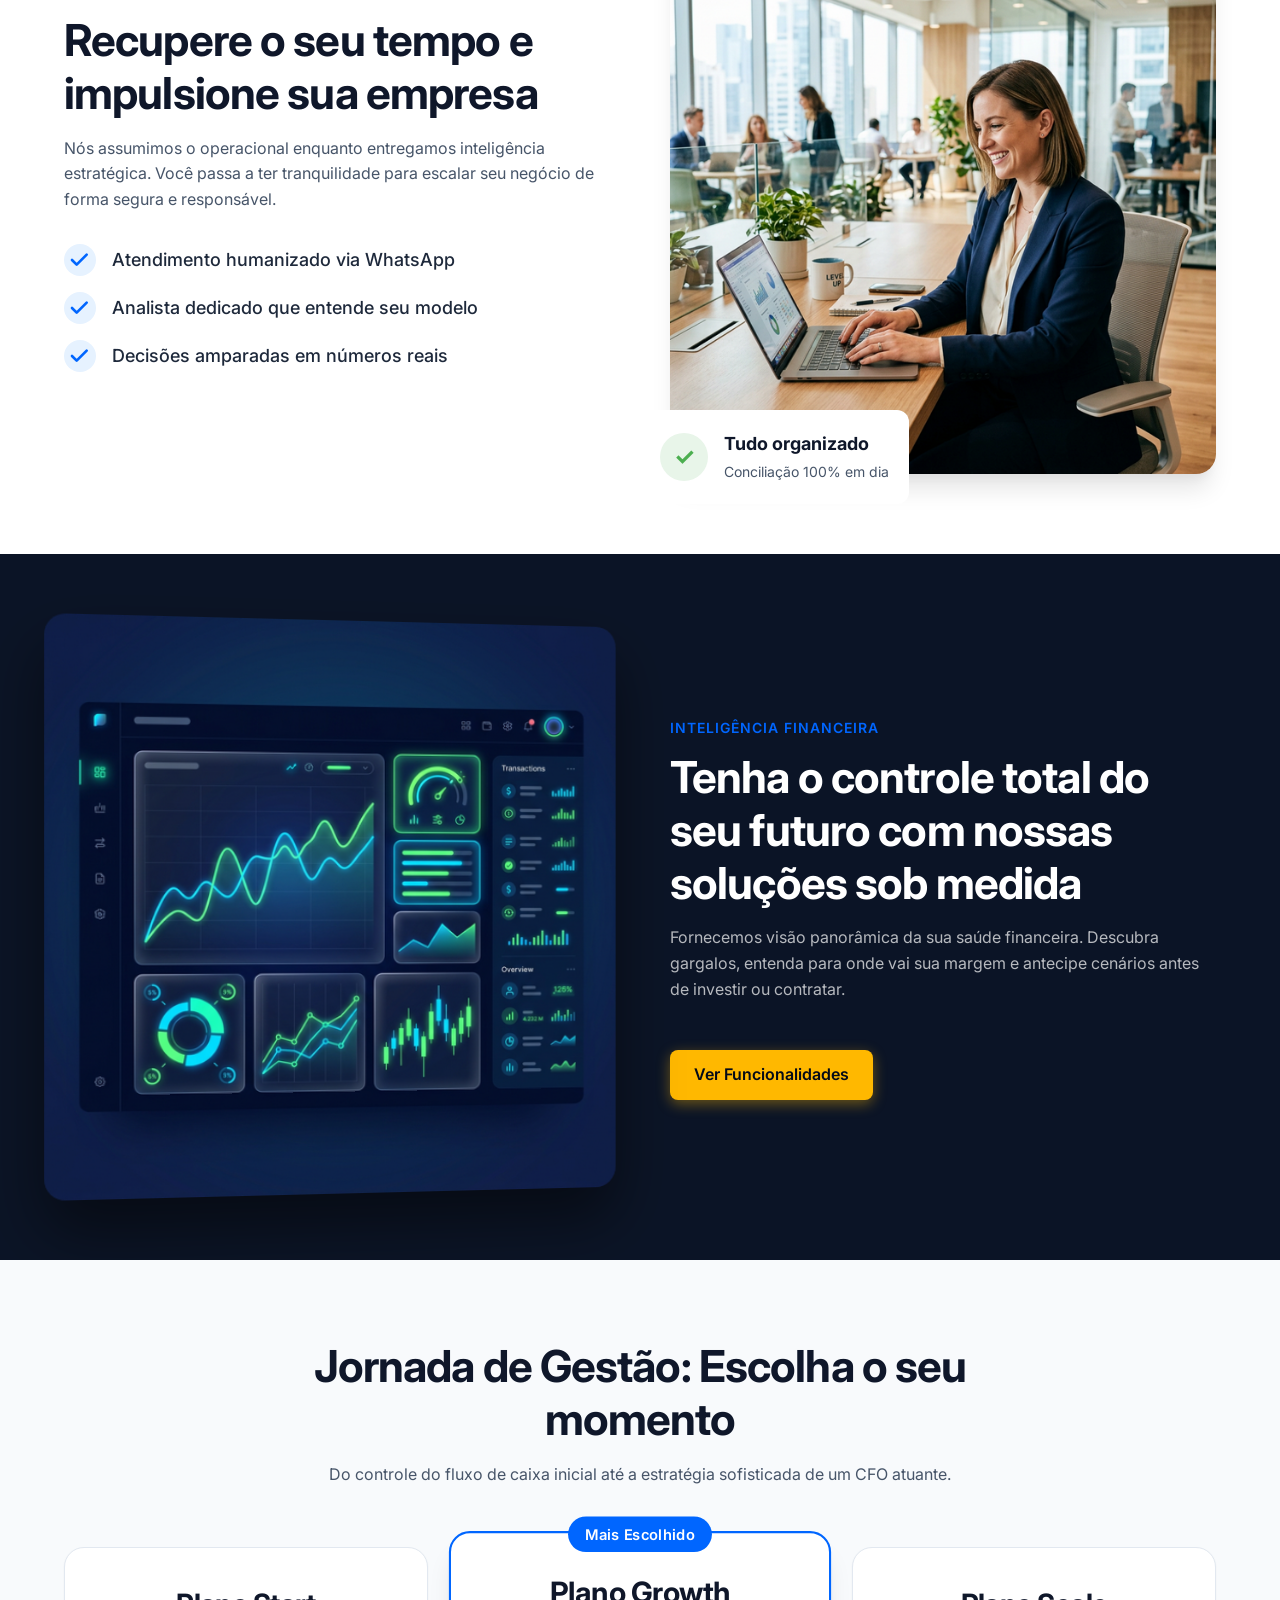
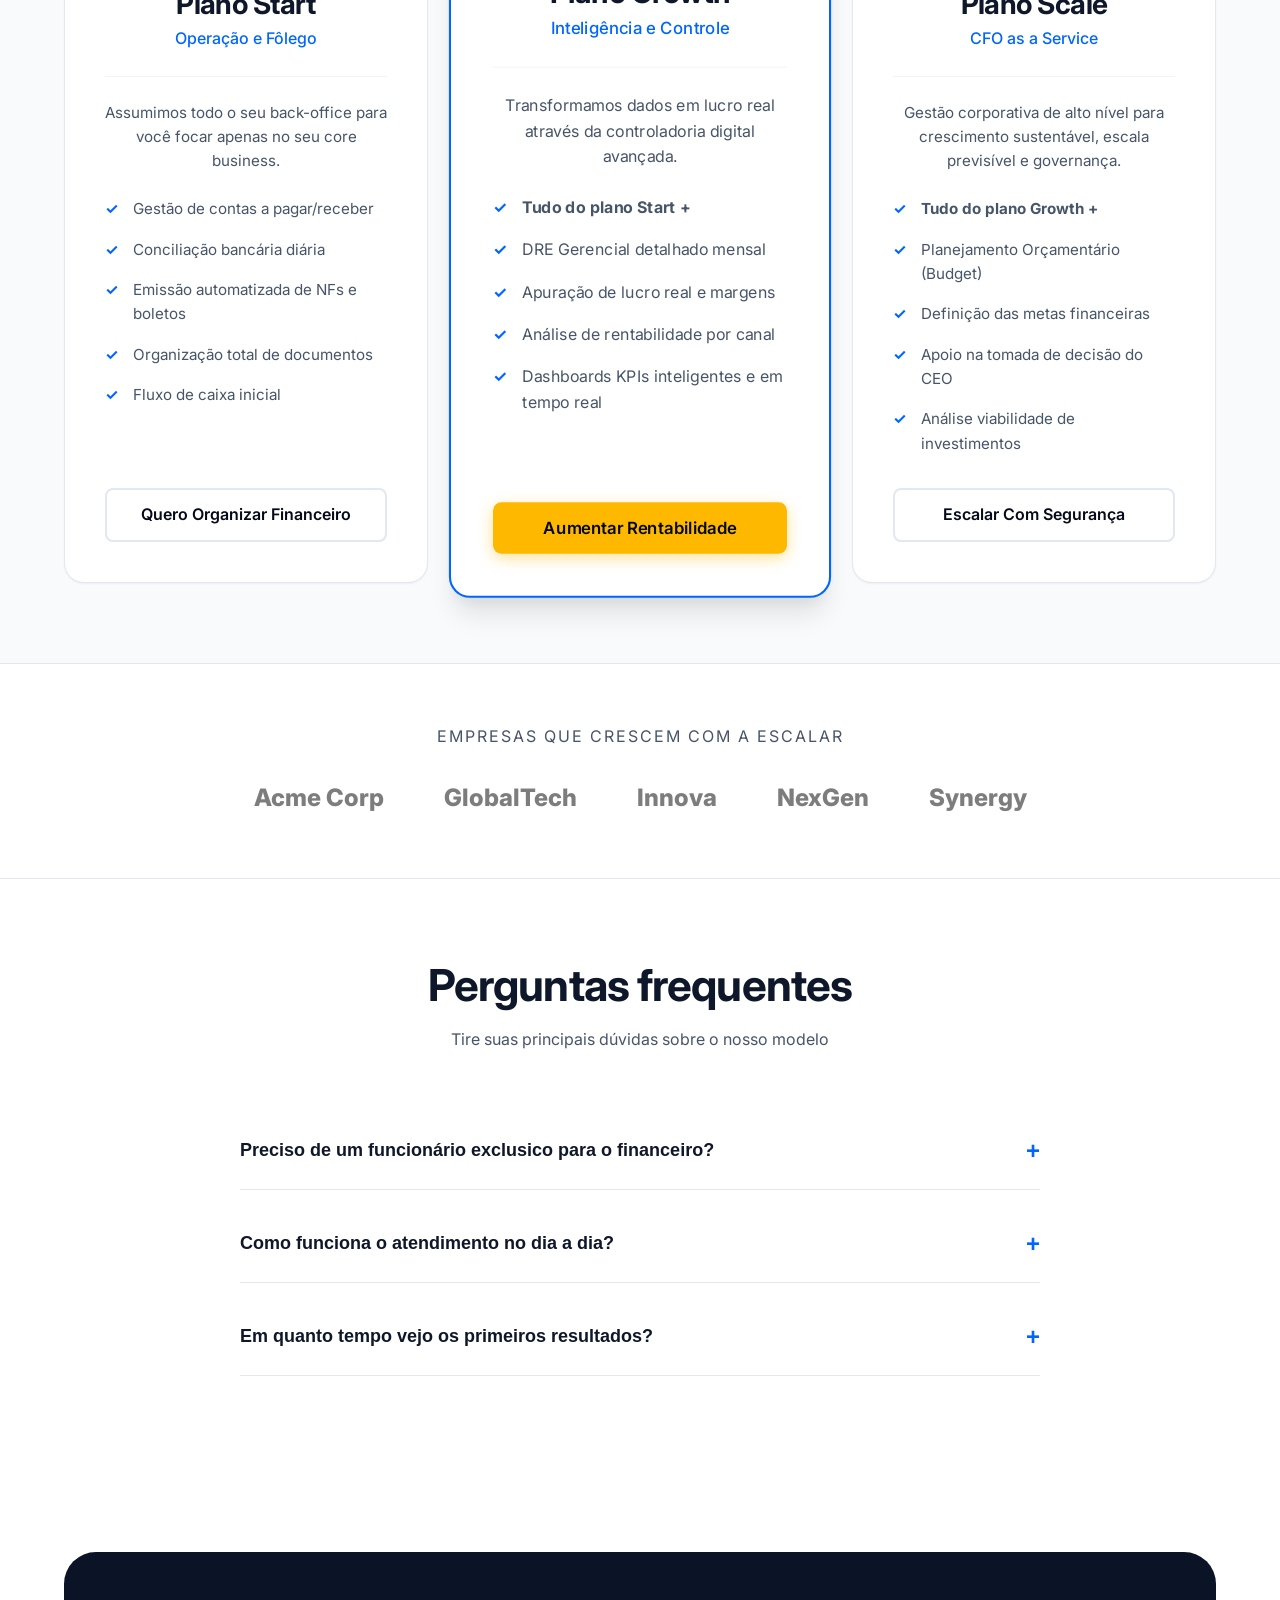
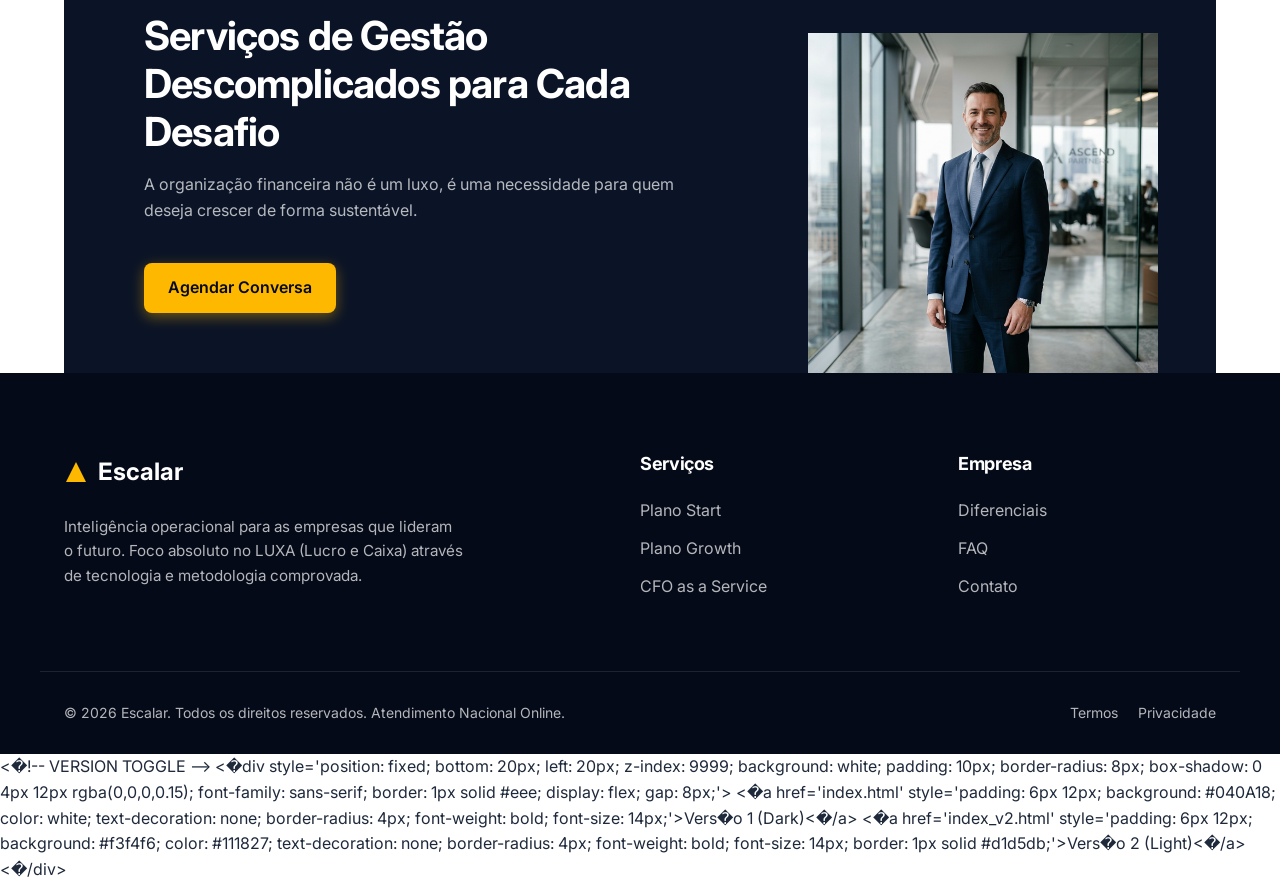
==== commit c092a456: "Add V2 version alongside V1 with bottom navigation toggle" ====
--- a/index.html
+++ b/index.html
@@ -1,359 +1,368 @@
-<!DOCTYPE html>
-<html lang="pt-BR">
-<head>
-    <meta charset="UTF-8">
-    <meta name="viewport" content="width=device-width, initial-scale=1.0">
-    <title>Sua gestão pronta para Escalar</title>
-    <meta name="description" content="Saia do operacional e assuma o controle estratégico do seu lucro. BPO, Controladoria e CFO de elite.">
-    <link rel="preconnect" href="https://fonts.googleapis.com">
-    <link rel="preconnect" href="https://fonts.gstatic.com" crossorigin>
-    <link href="https://fonts.googleapis.com/css2?family=Inter:wght@300;400;500;600;700;800&display=swap" rel="stylesheet">
-    <link rel="stylesheet" href="style.css">
-</head>
-<body>
+<!DOCTYPE html>
+<html lang="pt-BR">
+<head>
+    <meta charset="UTF-8">
+    <meta name="viewport" content="width=device-width, initial-scale=1.0">
+    <title>Sua gestão pronta para Escalar</title>
+    <meta name="description" content="Saia do operacional e assuma o controle estratégico do seu lucro. BPO, Controladoria e CFO de elite.">
+    <link rel="preconnect" href="https://fonts.googleapis.com">
+    <link rel="preconnect" href="https://fonts.gstatic.com" crossorigin>
+    <link href="https://fonts.googleapis.com/css2?family=Inter:wght@300;400;500;600;700;800&display=swap" rel="stylesheet">
+    <link rel="stylesheet" href="style.css">
+</head>
+<body>
+
+    <!-- ======== HEADER ======== -->
+    <header class="navbar">
+        <div class="container navbar-container">
+            <a href="#" class="logo">
+                <svg width="24" height="24" viewBox="0 0 24 24" fill="none" xmlns="http://www.w3.org/2000/svg">
+                    <path d="M12 2L2 22H22L12 2Z" fill="#FFB800"/>
+                </svg>
+                <span>Escalar</span>
+            </a>
+            <nav class="nav-links">
+                <a href="#diferenciais">Diferenciais</a>
+                <a href="#planos">Planos</a>
+                <a href="#faq">FAQ</a>
+            </nav>
+            <div class="nav-actions">
+                <a href="#" class="login-link">Login</a>
+                <a href="#contato" class="btn btn-primary">Começar</a>
+            </div>
+            
+            <button class="menu-mobile" aria-label="Abrir menu">
+                <svg width="24" height="24" viewBox="0 0 24 24" fill="none" stroke="currentColor" stroke-width="2">
+                    <path d="M3 12h18M3 6h18M3 18h18"/>
+                </svg>
+            </button>
+        </div>
+    </header>
+
+    <!-- ======== HERO SECTION ======== -->
+    <section class="hero dark-section">
+        <div class="hero-bg-shapes"></div>
+        <div class="container hero-container">
+            <div class="hero-content">
+                <div class="hero-badge">
+                    <svg width="16" height="16" viewBox="0 0 24 24" fill="#FFB800" xmlns="http://www.w3.org/2000/svg"><path d="M12 2L15.09 8.26L22 9.27L17 14.14L18.18 21.02L12 17.77L5.82 21.02L7 14.14L2 9.27L8.91 8.26L12 2Z"/></svg>
+                    Gestão & Estratégia
+                </div>
+                <h1>Sua empresa pronta para crescer. <br><span class="highlight">Sua gestão pronta para Escalar.</span></h1>
+                <p>Saia do operacional e assuma o controle estratégico do seu lucro. Unimos BPO, Controladoria e a visão de um CFO de elite para transformar seus números em decisões inteligentes.</p>
+                
+                <div class="trust-stars">
+                    <div class="stars">★★★★★</div>
+                    <p>Metodologia aprovada por +200 empresas</p>
+                </div>
+            </div>
+            
+            <div class="hero-form-wrapper" id="contato">
+                <div class="glass-card lead-form-card">
+                    <h3>Solicite um diagnóstico gratuito</h3>
+                    <p>Preencha os dados e descubra como podemos ajudar seu negócio a lucrar mais.</p>
+                    <form class="lead-form">
+                        <div class="form-group">
+                            <label>Nome Completo</label>
+                            <input type="text" placeholder="Como devemos chamá-lo?" required>
+                        </div>
+                        <div class="form-group">
+                            <label>E-mail Corporativo</label>
+                            <input type="email" placeholder="seu@email.com" required>
+                        </div>
+                        <div class="form-group">
+                            <label>Faturamento Mensal</label>
+                            <div class="select-wrapper">
+                                <select required>
+                                    <option value="" disabled selected>Selecione uma faixa...</option>
+                                    <option value="ate-50k">Até R$ 50.000</option>
+                                    <option value="50k-200k">De R$ 50.001 a R$ 200.000</option>
+                                    <option value="mais-200k">Acima de R$ 200.000</option>
+                                </select>
+                            </div>
+                        </div>
+                        <button type="submit" class="btn btn-primary btn-full">QUERO UM DIAGNÓSTICO GRATUITO</button>
+                    </form>
+                </div>
+            </div>
+        </div>
+    </section>
+
+    <!-- ======== DIFFERENTIALS SECTION ======== -->
+    <section id="diferenciais" class="section section-light features-section">
+        <div class="container">
+            <div class="section-header text-center">
+                <span class="subheading">Por que a Escalar?</span>
+                <h2>Sua operação rumo ao próximo nível</h2>
+                <p>Nossa metodologia é desenhada para otimizar o que realmente importa: o dinheiro no seu bolso.</p>
+            </div>
+            
+            <div class="features-grid">
+                <!-- Card 1 -->
+                <div class="feature-card">
+                    <div class="icon-box">
+                        <svg width="24" height="24" viewBox="0 0 24 24" fill="none" stroke="currentColor" stroke-width="2"><path d="M12 2v20M17 5H9.5a3.5 3.5 0 0 0 0 7h5a3.5 3.5 0 0 1 0 7H6"/></svg>
+                    </div>
+                    <h4>Foco no LUXA</h4>
+                    <p>Lucro e Caixa. Metodologia voltada para otimizar seus resultados reais, não apenas relatórios contábeis.</p>
+                </div>
+                <!-- Card 2 -->
+                <div class="feature-card highlighted">
+                    <div class="icon-box">
+                        <svg width="24" height="24" viewBox="0 0 24 24" fill="none" stroke="currentColor" stroke-width="2"><path d="M21 16V8a2 2 0 0 0-1-1.73l-7-4a2 2 0 0 0-2 0l-7 4A2 2 0 0 0 3 8v8a2 2 0 0 0 1 1.73l7 4a2 2 0 0 0 2 0l7-4A2 2 0 0 0 21 16z"/><polyline points="3.27 6.96 12 12.01 20.73 6.96"/><line x1="12" y1="22.08" x2="12" y2="12"/></svg>
+                    </div>
+                    <h4>Mais Tecnologia</h4>
+                    <p>Dashboards inteligentes sob medida e KPIs em tempo real para você nunca mais tomar decisões no escuro.</p>
+                </div>
+                <!-- Card 3 -->
+                <div class="feature-card">
+                    <div class="icon-box">
+                        <svg width="24" height="24" viewBox="0 0 24 24" fill="none" stroke="currentColor" stroke-width="2"><circle cx="12" cy="12" r="10"/><path d="M12 16v-4M12 8h.01"/></svg>
+                    </div>
+                    <h4>Metodologia de Elite</h4>
+                    <p>Todo o rigor técnico da contabilidade e economia estruturado para empresas em rápido crescimento.</p>
+                </div>
+            </div>
+        </div>
+    </section>
+
+    <!-- ======== CONTENT WITH IMAGE ======== -->
+    <section class="section section-mixed">
+        <div class="container split-container">
+            <div class="split-content">
+                <h2>Recupere o seu tempo e impulsione sua empresa</h2>
+                <p>Nós assumimos o operacional enquanto entregamos inteligência estratégica. Você passa a ter tranquilidade para escalar seu negócio de forma segura e responsável.</p>
+                
+                <ul class="check-list">
+                    <li>
+                        <svg viewBox="0 0 24 24" fill="none"><circle cx="12" cy="12" r="12" fill="#E6F2FF"/><path d="M17 8l-7.5 7.5L6 12" stroke="#0066FF" stroke-width="2" stroke-linecap="round" stroke-linejoin="round"/></svg>
+                        Atendimento humanizado via WhatsApp
+                    </li>
+                    <li>
+                        <svg viewBox="0 0 24 24" fill="none"><circle cx="12" cy="12" r="12" fill="#E6F2FF"/><path d="M17 8l-7.5 7.5L6 12" stroke="#0066FF" stroke-width="2" stroke-linecap="round" stroke-linejoin="round"/></svg>
+                        Analista dedicado que entende seu modelo
+                    </li>
+                    <li>
+                        <svg viewBox="0 0 24 24" fill="none"><circle cx="12" cy="12" r="12" fill="#E6F2FF"/><path d="M17 8l-7.5 7.5L6 12" stroke="#0066FF" stroke-width="2" stroke-linecap="round" stroke-linejoin="round"/></svg>
+                        Decisões amparadas em números reais
+                    </li>
+                </ul>
+            </div>
+            <div class="split-image">
+                <div class="image-wrapper">
+                    <img src="assets/woman_laptop.png" alt="Profissional com laptop">
+                    <div class="floating-badge shadow-lg">
+                        <div class="badge-icon">✓</div>
+                        <div>
+                            <strong>Tudo organizado</strong>
+                            <span>Conciliação 100% em dia</span>
+                        </div>
+                    </div>
+                </div>
+            </div>
+        </div>
+    </section>
+
+    <!-- ======== DASHBOARD PREVIEW ======== -->
+    <section class="section dark-section feature-dashboard">
+        <div class="container split-container reverse">
+            <div class="split-content">
+                <span class="subheading highlight">Inteligência Financeira</span>
+                <h2>Tenha o controle total do seu futuro com nossas soluções sob medida</h2>
+                <p>Fornecemos visão panorâmica da sua saúde financeira. Descubra gargalos, entenda para onde vai sua margem e antecipe cenários antes de investir ou contratar.</p>
+                <a href="#contato" class="btn btn-primary mt-4">Ver Funcionalidades</a>
+            </div>
+            <div class="split-image">
+                <img src="assets/dashboard.png" alt="Dashboard Escalar" class="img-dashboard">
+            </div>
+        </div>
+    </section>
+
+    <!-- ======== PLANS SECTION ======== -->
+    <section id="planos" class="section section-light bg-gray plans-section">
+        <div class="container">
+            <div class="section-header text-center m-auto max-w-md">
+                <h2>Jornada de Gestão: Escolha o seu momento</h2>
+                <p>Do controle do fluxo de caixa inicial até a estratégia sofisticada de um CFO atuante.</p>
+            </div>
+            
+            <div class="pricing-cards">
+                <!-- START -->
+                <div class="pricing-card">
+                    <div class="card-header">
+                        <h3>Plano Start</h3>
+                        <span>Operação e Fôlego</span>
+                    </div>
+                    <div class="card-body">
+                        <p class="plan-desc">Assumimos todo o seu back-office para você focar apenas no seu core business.</p>
+                        <ul class="plan-features">
+                            <li>Gestão de contas a pagar/receber</li>
+                            <li>Conciliação bancária diária</li>
+                            <li>Emissão automatizada de NFs e boletos</li>
+                            <li>Organização total de documentos</li>
+                            <li>Fluxo de caixa inicial</li>
+                        </ul>
+                    </div>
+                    <div class="card-footer">
+                        <a href="#contato" class="btn btn-primary btn-outline btn-full">Quero Organizar Financeiro</a>
+                    </div>
+                </div>
+
+                <!-- GROWTH -->
+                <div class="pricing-card popular">
+                    <div class="popular-badge">Mais Escolhido</div>
+                    <div class="card-header">
+                        <h3>Plano Growth</h3>
+                        <span>Inteligência e Controle</span>
+                    </div>
+                    <div class="card-body">
+                        <p class="plan-desc">Transformamos dados em lucro real através da controladoria digital avançada.</p>
+                        <ul class="plan-features">
+                            <li><strong>Tudo do plano Start +</strong></li>
+                            <li>DRE Gerencial detalhado mensal</li>
+                            <li>Apuração de lucro real e margens</li>
+                            <li>Análise de rentabilidade por canal</li>
+                            <li>Dashboards KPIs inteligentes e em tempo real</li>
+                        </ul>
+                    </div>
+                    <div class="card-footer">
+                        <a href="#contato" class="btn btn-primary btn-full">Aumentar Rentabilidade</a>
+                    </div>
+                </div>
+
+                <!-- SCALE -->
+                <div class="pricing-card">
+                    <div class="card-header">
+                        <h3>Plano Scale</h3>
+                        <span>CFO as a Service</span>
+                    </div>
+                    <div class="card-body">
+                        <p class="plan-desc">Gestão corporativa de alto nível para crescimento sustentável, escala previsível e governança.</p>
+                        <ul class="plan-features">
+                            <li><strong>Tudo do plano Growth +</strong></li>
+                            <li>Planejamento Orçamentário (Budget)</li>
+                            <li>Definição das metas financeiras</li>
+                            <li>Apoio na tomada de decisão do CEO</li>
+                            <li>Análise viabilidade de investimentos</li>
+                        </ul>
+                    </div>
+                    <div class="card-footer">
+                        <a href="#contato" class="btn btn-primary btn-outline btn-full">Escalar Com Segurança</a>
+                    </div>
+                </div>
+            </div>
+        </div>
+    </section>
+
+    <!-- ======== LOGOS / TRUST ======== -->
+    <div class="clients-section">
+        <div class="container text-center">
+            <p class="text-sm font-semibold text-gray">EMPRESAS QUE CRESCEM COM A ESCALAR</p>
+            <div class="logos-flex">
+                <span class="logo-placeholder">Acme Corp</span>
+                <span class="logo-placeholder">GlobalTech</span>
+                <span class="logo-placeholder">Innova</span>
+                <span class="logo-placeholder">NexGen</span>
+                <span class="logo-placeholder">Synergy</span>
+            </div>
+        </div>
+    </div>
+
+    <!-- ======== FAQ ======== -->
+    <section id="faq" class="section section-light faq-section">
+        <div class="container">
+            <div class="section-header text-center">
+                <h2>Perguntas frequentes</h2>
+                <p>Tire suas principais dúvidas sobre o nosso modelo</p>
+            </div>
+            
+            <div class="faq-accordion">
+                <div class="faq-item">
+                    <button class="faq-header">Preciso de um funcionário exclusico para o financeiro? <span class="icon">+</span></button>
+                    <div class="faq-content">
+                        <p>Não. A Escalar assume toda a operação e as análises, permitindo que você invista o valor e o seu tempo em outras áreas da empresa. Somos a expansão do seu time.</p>
+                    </div>
+                </div>
+                
+                <div class="faq-item">
+                    <button class="faq-header">Como funciona o atendimento no dia a dia? <span class="icon">+</span></button>
+                    <div class="faq-content">
+                        <p>Totalmente digital e humanizado. Você terá um analista dedicado, acessível via WhatsApp, que entenderá a fundo o modelo da sua empresa e cuidará da sua rotina.</p>
+                    </div>
+                </div>
+                
+                <div class="faq-item">
+                    <button class="faq-header">Em quanto tempo vejo os primeiros resultados? <span class="icon">+</span></button>
+                    <div class="faq-content">
+                        <p>Logo de imediato implementamos o sistema. Entre 5 a 10 dias úteis o seu financeiro estrutural já estará funcionando nas nossas mãos, e em um mês teremos os primeiros fechamentos com indicadores reais.</p>
+                    </div>
+                </div>
+            </div>
+        </div>
+    </section>
+
+    <!-- ======== CTA FOOTER ======== -->
+    <section class="section cta-banner-section">
+        <div class="container">
+            <div class="cta-banner dark-section">
+                <div class="cta-banner-content">
+                    <h2>Serviços de Gestão Descomplicados para Cada Desafio</h2>
+                    <p>A organização financeira não é um luxo, é uma necessidade para quem deseja crescer de forma sustentável.</p>
+                    <a href="#contato" class="btn btn-primary mt-3">Agendar Conversa</a>
+                </div>
+                <div class="cta-banner-image">
+                    <img src="assets/man_smiling.png" alt="Especialista Escalar">
+                </div>
+            </div>
+        </div>
+    </section>
+
+    <!-- ======== FOOTER ======== -->
+    <footer class="footer dark-section">
+        <div class="container footer-container">
+            <div class="footer-brand">
+                <a href="#" class="logo">
+                    <svg width="24" height="24" viewBox="0 0 24 24" fill="none" xmlns="http://www.w3.org/2000/svg">
+                        <path d="M12 2L2 22H22L12 2Z" fill="#FFB800"/>
+                    </svg>
+                    <span>Escalar</span>
+                </a>
+                <p>Inteligência operacional para as empresas que lideram o futuro. Foco absoluto no LUXA (Lucro e Caixa) através de tecnologia e metodologia comprovada.</p>
+            </div>
+            
+            <div class="footer-links-group">
+                <h4>Serviços</h4>
+                <a href="#planos">Plano Start</a>
+                <a href="#planos">Plano Growth</a>
+                <a href="#planos">CFO as a Service</a>
+            </div>
+            
+            <div class="footer-links-group">
+                <h4>Empresa</h4>
+                <a href="#diferenciais">Diferenciais</a>
+                <a href="#faq">FAQ</a>
+                <a href="#">Contato</a>
+            </div>
+        </div>
+        
+        <div class="footer-bottom container">
+            <p>&copy; 2026 Escalar. Todos os direitos reservados. Atendimento Nacional Online.</p>
+            <div class="social-links">
+                <a href="#">Termos</a>
+                <a href="#">Privacidade</a>
+            </div>
+        </div>
+    </footer>
+
+    <script src="script.js"></script>
+</body>
+</html>
 
-    <!-- ======== HEADER ======== -->
-    <header class="navbar">
-        <div class="container navbar-container">
-            <a href="#" class="logo">
-                <svg width="24" height="24" viewBox="0 0 24 24" fill="none" xmlns="http://www.w3.org/2000/svg">
-                    <path d="M12 2L2 22H22L12 2Z" fill="#FFB800"/>
-                </svg>
-                <span>Escalar</span>
-            </a>
-            <nav class="nav-links">
-                <a href="#diferenciais">Diferenciais</a>
-                <a href="#planos">Planos</a>
-                <a href="#faq">FAQ</a>
-            </nav>
-            <div class="nav-actions">
-                <a href="#" class="login-link">Login</a>
-                <a href="#contato" class="btn btn-primary">Começar</a>
-            </div>
-            
-            <button class="menu-mobile" aria-label="Abrir menu">
-                <svg width="24" height="24" viewBox="0 0 24 24" fill="none" stroke="currentColor" stroke-width="2">
-                    <path d="M3 12h18M3 6h18M3 18h18"/>
-                </svg>
-            </button>
-        </div>
-    </header>
-
-    <!-- ======== HERO SECTION ======== -->
-    <section class="hero dark-section">
-        <div class="hero-bg-shapes"></div>
-        <div class="container hero-container">
-            <div class="hero-content">
-                <div class="hero-badge">
-                    <svg width="16" height="16" viewBox="0 0 24 24" fill="#FFB800" xmlns="http://www.w3.org/2000/svg"><path d="M12 2L15.09 8.26L22 9.27L17 14.14L18.18 21.02L12 17.77L5.82 21.02L7 14.14L2 9.27L8.91 8.26L12 2Z"/></svg>
-                    Gestão & Estratégia
-                </div>
-                <h1>Sua empresa pronta para crescer. <br><span class="highlight">Sua gestão pronta para Escalar.</span></h1>
-                <p>Saia do operacional e assuma o controle estratégico do seu lucro. Unimos BPO, Controladoria e a visão de um CFO de elite para transformar seus números em decisões inteligentes.</p>
-                
-                <div class="trust-stars">
-                    <div class="stars">★★★★★</div>
-                    <p>Metodologia aprovada por +200 empresas</p>
-                </div>
-            </div>
-            
-            <div class="hero-form-wrapper" id="contato">
-                <div class="glass-card lead-form-card">
-                    <h3>Solicite um diagnóstico gratuito</h3>
-                    <p>Preencha os dados e descubra como podemos ajudar seu negócio a lucrar mais.</p>
-                    <form class="lead-form">
-                        <div class="form-group">
-                            <label>Nome Completo</label>
-                            <input type="text" placeholder="Como devemos chamá-lo?" required>
-                        </div>
-                        <div class="form-group">
-                            <label>E-mail Corporativo</label>
-                            <input type="email" placeholder="seu@email.com" required>
-                        </div>
-                        <div class="form-group">
-                            <label>Faturamento Mensal</label>
-                            <div class="select-wrapper">
-                                <select required>
-                                    <option value="" disabled selected>Selecione uma faixa...</option>
-                                    <option value="ate-50k">Até R$ 50.000</option>
-                                    <option value="50k-200k">De R$ 50.001 a R$ 200.000</option>
-                                    <option value="mais-200k">Acima de R$ 200.000</option>
-                                </select>
-                            </div>
-                        </div>
-                        <button type="submit" class="btn btn-primary btn-full">QUERO UM DIAGNÓSTICO GRATUITO</button>
-                    </form>
-                </div>
-            </div>
-        </div>
-    </section>
-
-    <!-- ======== DIFFERENTIALS SECTION ======== -->
-    <section id="diferenciais" class="section section-light features-section">
-        <div class="container">
-            <div class="section-header text-center">
-                <span class="subheading">Por que a Escalar?</span>
-                <h2>Sua operação rumo ao próximo nível</h2>
-                <p>Nossa metodologia é desenhada para otimizar o que realmente importa: o dinheiro no seu bolso.</p>
-            </div>
-            
-            <div class="features-grid">
-                <!-- Card 1 -->
-                <div class="feature-card">
-                    <div class="icon-box">
-                        <svg width="24" height="24" viewBox="0 0 24 24" fill="none" stroke="currentColor" stroke-width="2"><path d="M12 2v20M17 5H9.5a3.5 3.5 0 0 0 0 7h5a3.5 3.5 0 0 1 0 7H6"/></svg>
-                    </div>
-                    <h4>Foco no LUXA</h4>
-                    <p>Lucro e Caixa. Metodologia voltada para otimizar seus resultados reais, não apenas relatórios contábeis.</p>
-                </div>
-                <!-- Card 2 -->
-                <div class="feature-card highlighted">
-                    <div class="icon-box">
-                        <svg width="24" height="24" viewBox="0 0 24 24" fill="none" stroke="currentColor" stroke-width="2"><path d="M21 16V8a2 2 0 0 0-1-1.73l-7-4a2 2 0 0 0-2 0l-7 4A2 2 0 0 0 3 8v8a2 2 0 0 0 1 1.73l7 4a2 2 0 0 0 2 0l7-4A2 2 0 0 0 21 16z"/><polyline points="3.27 6.96 12 12.01 20.73 6.96"/><line x1="12" y1="22.08" x2="12" y2="12"/></svg>
-                    </div>
-                    <h4>Mais Tecnologia</h4>
-                    <p>Dashboards inteligentes sob medida e KPIs em tempo real para você nunca mais tomar decisões no escuro.</p>
-                </div>
-                <!-- Card 3 -->
-                <div class="feature-card">
-                    <div class="icon-box">
-                        <svg width="24" height="24" viewBox="0 0 24 24" fill="none" stroke="currentColor" stroke-width="2"><circle cx="12" cy="12" r="10"/><path d="M12 16v-4M12 8h.01"/></svg>
-                    </div>
-                    <h4>Metodologia de Elite</h4>
-                    <p>Todo o rigor técnico da contabilidade e economia estruturado para empresas em rápido crescimento.</p>
-                </div>
-            </div>
-        </div>
-    </section>
-
-    <!-- ======== CONTENT WITH IMAGE ======== -->
-    <section class="section section-mixed">
-        <div class="container split-container">
-            <div class="split-content">
-                <h2>Recupere o seu tempo e impulsione sua empresa</h2>
-                <p>Nós assumimos o operacional enquanto entregamos inteligência estratégica. Você passa a ter tranquilidade para escalar seu negócio de forma segura e responsável.</p>
-                
-                <ul class="check-list">
-                    <li>
-                        <svg viewBox="0 0 24 24" fill="none"><circle cx="12" cy="12" r="12" fill="#E6F2FF"/><path d="M17 8l-7.5 7.5L6 12" stroke="#0066FF" stroke-width="2" stroke-linecap="round" stroke-linejoin="round"/></svg>
-                        Atendimento humanizado via WhatsApp
-                    </li>
-                    <li>
-                        <svg viewBox="0 0 24 24" fill="none"><circle cx="12" cy="12" r="12" fill="#E6F2FF"/><path d="M17 8l-7.5 7.5L6 12" stroke="#0066FF" stroke-width="2" stroke-linecap="round" stroke-linejoin="round"/></svg>
-                        Analista dedicado que entende seu modelo
-                    </li>
-                    <li>
-                        <svg viewBox="0 0 24 24" fill="none"><circle cx="12" cy="12" r="12" fill="#E6F2FF"/><path d="M17 8l-7.5 7.5L6 12" stroke="#0066FF" stroke-width="2" stroke-linecap="round" stroke-linejoin="round"/></svg>
-                        Decisões amparadas em números reais
-                    </li>
-                </ul>
-            </div>
-            <div class="split-image">
-                <div class="image-wrapper">
-                    <img src="assets/woman_laptop.png" alt="Profissional com laptop">
-                    <div class="floating-badge shadow-lg">
-                        <div class="badge-icon">✓</div>
-                        <div>
-                            <strong>Tudo organizado</strong>
-                            <span>Conciliação 100% em dia</span>
-                        </div>
-                    </div>
-                </div>
-            </div>
-        </div>
-    </section>
-
-    <!-- ======== DASHBOARD PREVIEW ======== -->
-    <section class="section dark-section feature-dashboard">
-        <div class="container split-container reverse">
-            <div class="split-content">
-                <span class="subheading highlight">Inteligência Financeira</span>
-                <h2>Tenha o controle total do seu futuro com nossas soluções sob medida</h2>
-                <p>Fornecemos visão panorâmica da sua saúde financeira. Descubra gargalos, entenda para onde vai sua margem e antecipe cenários antes de investir ou contratar.</p>
-                <a href="#contato" class="btn btn-primary mt-4">Ver Funcionalidades</a>
-            </div>
-            <div class="split-image">
-                <img src="assets/dashboard.png" alt="Dashboard Escalar" class="img-dashboard">
-            </div>
-        </div>
-    </section>
-
-    <!-- ======== PLANS SECTION ======== -->
-    <section id="planos" class="section section-light bg-gray plans-section">
-        <div class="container">
-            <div class="section-header text-center m-auto max-w-md">
-                <h2>Jornada de Gestão: Escolha o seu momento</h2>
-                <p>Do controle do fluxo de caixa inicial até a estratégia sofisticada de um CFO atuante.</p>
-            </div>
-            
-            <div class="pricing-cards">
-                <!-- START -->
-                <div class="pricing-card">
-                    <div class="card-header">
-                        <h3>Plano Start</h3>
-                        <span>Operação e Fôlego</span>
-                    </div>
-                    <div class="card-body">
-                        <p class="plan-desc">Assumimos todo o seu back-office para você focar apenas no seu core business.</p>
-                        <ul class="plan-features">
-                            <li>Gestão de contas a pagar/receber</li>
-                            <li>Conciliação bancária diária</li>
-                            <li>Emissão automatizada de NFs e boletos</li>
-                            <li>Organização total de documentos</li>
-                            <li>Fluxo de caixa inicial</li>
-                        </ul>
-                    </div>
-                    <div class="card-footer">
-                        <a href="#contato" class="btn btn-primary btn-outline btn-full">Quero Organizar Financeiro</a>
-                    </div>
-                </div>
-
-                <!-- GROWTH -->
-                <div class="pricing-card popular">
-                    <div class="popular-badge">Mais Escolhido</div>
-                    <div class="card-header">
-                        <h3>Plano Growth</h3>
-                        <span>Inteligência e Controle</span>
-                    </div>
-                    <div class="card-body">
-                        <p class="plan-desc">Transformamos dados em lucro real através da controladoria digital avançada.</p>
-                        <ul class="plan-features">
-                            <li><strong>Tudo do plano Start +</strong></li>
-                            <li>DRE Gerencial detalhado mensal</li>
-                            <li>Apuração de lucro real e margens</li>
-                            <li>Análise de rentabilidade por canal</li>
-                            <li>Dashboards KPIs inteligentes e em tempo real</li>
-                        </ul>
-                    </div>
-                    <div class="card-footer">
-                        <a href="#contato" class="btn btn-primary btn-full">Aumentar Rentabilidade</a>
-                    </div>
-                </div>
-
-                <!-- SCALE -->
-                <div class="pricing-card">
-                    <div class="card-header">
-                        <h3>Plano Scale</h3>
-                        <span>CFO as a Service</span>
-                    </div>
-                    <div class="card-body">
-                        <p class="plan-desc">Gestão corporativa de alto nível para crescimento sustentável, escala previsível e governança.</p>
-                        <ul class="plan-features">
-                            <li><strong>Tudo do plano Growth +</strong></li>
-                            <li>Planejamento Orçamentário (Budget)</li>
-                            <li>Definição das metas financeiras</li>
-                            <li>Apoio na tomada de decisão do CEO</li>
-                            <li>Análise viabilidade de investimentos</li>
-                        </ul>
-                    </div>
-                    <div class="card-footer">
-                        <a href="#contato" class="btn btn-primary btn-outline btn-full">Escalar Com Segurança</a>
-                    </div>
-                </div>
-            </div>
-        </div>
-    </section>
-
-    <!-- ======== LOGOS / TRUST ======== -->
-    <div class="clients-section">
-        <div class="container text-center">
-            <p class="text-sm font-semibold text-gray">EMPRESAS QUE CRESCEM COM A ESCALAR</p>
-            <div class="logos-flex">
-                <span class="logo-placeholder">Acme Corp</span>
-                <span class="logo-placeholder">GlobalTech</span>
-                <span class="logo-placeholder">Innova</span>
-                <span class="logo-placeholder">NexGen</span>
-                <span class="logo-placeholder">Synergy</span>
-            </div>
-        </div>
-    </div>
-
-    <!-- ======== FAQ ======== -->
-    <section id="faq" class="section section-light faq-section">
-        <div class="container">
-            <div class="section-header text-center">
-                <h2>Perguntas frequentes</h2>
-                <p>Tire suas principais dúvidas sobre o nosso modelo</p>
-            </div>
-            
-            <div class="faq-accordion">
-                <div class="faq-item">
-                    <button class="faq-header">Preciso de um funcionário exclusico para o financeiro? <span class="icon">+</span></button>
-                    <div class="faq-content">
-                        <p>Não. A Escalar assume toda a operação e as análises, permitindo que você invista o valor e o seu tempo em outras áreas da empresa. Somos a expansão do seu time.</p>
-                    </div>
-                </div>
-                
-                <div class="faq-item">
-                    <button class="faq-header">Como funciona o atendimento no dia a dia? <span class="icon">+</span></button>
-                    <div class="faq-content">
-                        <p>Totalmente digital e humanizado. Você terá um analista dedicado, acessível via WhatsApp, que entenderá a fundo o modelo da sua empresa e cuidará da sua rotina.</p>
-                    </div>
-                </div>
-                
-                <div class="faq-item">
-                    <button class="faq-header">Em quanto tempo vejo os primeiros resultados? <span class="icon">+</span></button>
-                    <div class="faq-content">
-                        <p>Logo de imediato implementamos o sistema. Entre 5 a 10 dias úteis o seu financeiro estrutural já estará funcionando nas nossas mãos, e em um mês teremos os primeiros fechamentos com indicadores reais.</p>
-                    </div>
-                </div>
-            </div>
-        </div>
-    </section>
-
-    <!-- ======== CTA FOOTER ======== -->
-    <section class="section cta-banner-section">
-        <div class="container">
-            <div class="cta-banner dark-section">
-                <div class="cta-banner-content">
-                    <h2>Serviços de Gestão Descomplicados para Cada Desafio</h2>
-                    <p>A organização financeira não é um luxo, é uma necessidade para quem deseja crescer de forma sustentável.</p>
-                    <a href="#contato" class="btn btn-primary mt-3">Agendar Conversa</a>
-                </div>
-                <div class="cta-banner-image">
-                    <img src="assets/man_smiling.png" alt="Especialista Escalar">
-                </div>
-            </div>
-        </div>
-    </section>
-
-    <!-- ======== FOOTER ======== -->
-    <footer class="footer dark-section">
-        <div class="container footer-container">
-            <div class="footer-brand">
-                <a href="#" class="logo">
-                    <svg width="24" height="24" viewBox="0 0 24 24" fill="none" xmlns="http://www.w3.org/2000/svg">
-                        <path d="M12 2L2 22H22L12 2Z" fill="#FFB800"/>
-                    </svg>
-                    <span>Escalar</span>
-                </a>
-                <p>Inteligência operacional para as empresas que lideram o futuro. Foco absoluto no LUXA (Lucro e Caixa) através de tecnologia e metodologia comprovada.</p>
-            </div>
-            
-            <div class="footer-links-group">
-                <h4>Serviços</h4>
-                <a href="#planos">Plano Start</a>
-                <a href="#planos">Plano Growth</a>
-                <a href="#planos">CFO as a Service</a>
-            </div>
-            
-            <div class="footer-links-group">
-                <h4>Empresa</h4>
-                <a href="#diferenciais">Diferenciais</a>
-                <a href="#faq">FAQ</a>
-                <a href="#">Contato</a>
-            </div>
-        </div>
-        
-        <div class="footer-bottom container">
-            <p>&copy; 2026 Escalar. Todos os direitos reservados. Atendimento Nacional Online.</p>
-            <div class="social-links">
-                <a href="#">Termos</a>
-                <a href="#">Privacidade</a>
-            </div>
-        </div>
-    </footer>
-
-    <script src="script.js"></script>
-</body>
-</html>
+         < ! - -   V E R S I O N   T O G G L E   - - > 
+         < d i v   s t y l e = ' p o s i t i o n :   f i x e d ;   b o t t o m :   2 0 p x ;   l e f t :   2 0 p x ;   z - i n d e x :   9 9 9 9 ;   b a c k g r o u n d :   w h i t e ;   p a d d i n g :   1 0 p x ;   b o r d e r - r a d i u s :   8 p x ;   b o x - s h a d o w :   0   4 p x   1 2 p x   r g b a ( 0 , 0 , 0 , 0 . 1 5 ) ;   f o n t - f a m i l y :   s a n s - s e r i f ;   b o r d e r :   1 p x   s o l i d   # e e e ;   d i s p l a y :   f l e x ;   g a p :   8 p x ; ' > 
+                 < a   h r e f = ' i n d e x . h t m l '   s t y l e = ' p a d d i n g :   6 p x   1 2 p x ;   b a c k g r o u n d :   # 0 4 0 A 1 8 ;   c o l o r :   w h i t e ;   t e x t - d e c o r a t i o n :   n o n e ;   b o r d e r - r a d i u s :   4 p x ;   f o n t - w e i g h t :   b o l d ;   f o n t - s i z e :   1 4 p x ; ' > V e r s � o   1   ( D a r k ) < / a > 
+                 < a   h r e f = ' i n d e x _ v 2 . h t m l '   s t y l e = ' p a d d i n g :   6 p x   1 2 p x ;   b a c k g r o u n d :   # f 3 f 4 f 6 ;   c o l o r :   # 1 1 1 8 2 7 ;   t e x t - d e c o r a t i o n :   n o n e ;   b o r d e r - r a d i u s :   4 p x ;   f o n t - w e i g h t :   b o l d ;   f o n t - s i z e :   1 4 p x ;   b o r d e r :   1 p x   s o l i d   # d 1 d 5 d b ; ' > V e r s � o   2   ( L i g h t ) < / a > 
+         < / d i v > 
+ + 
+ 
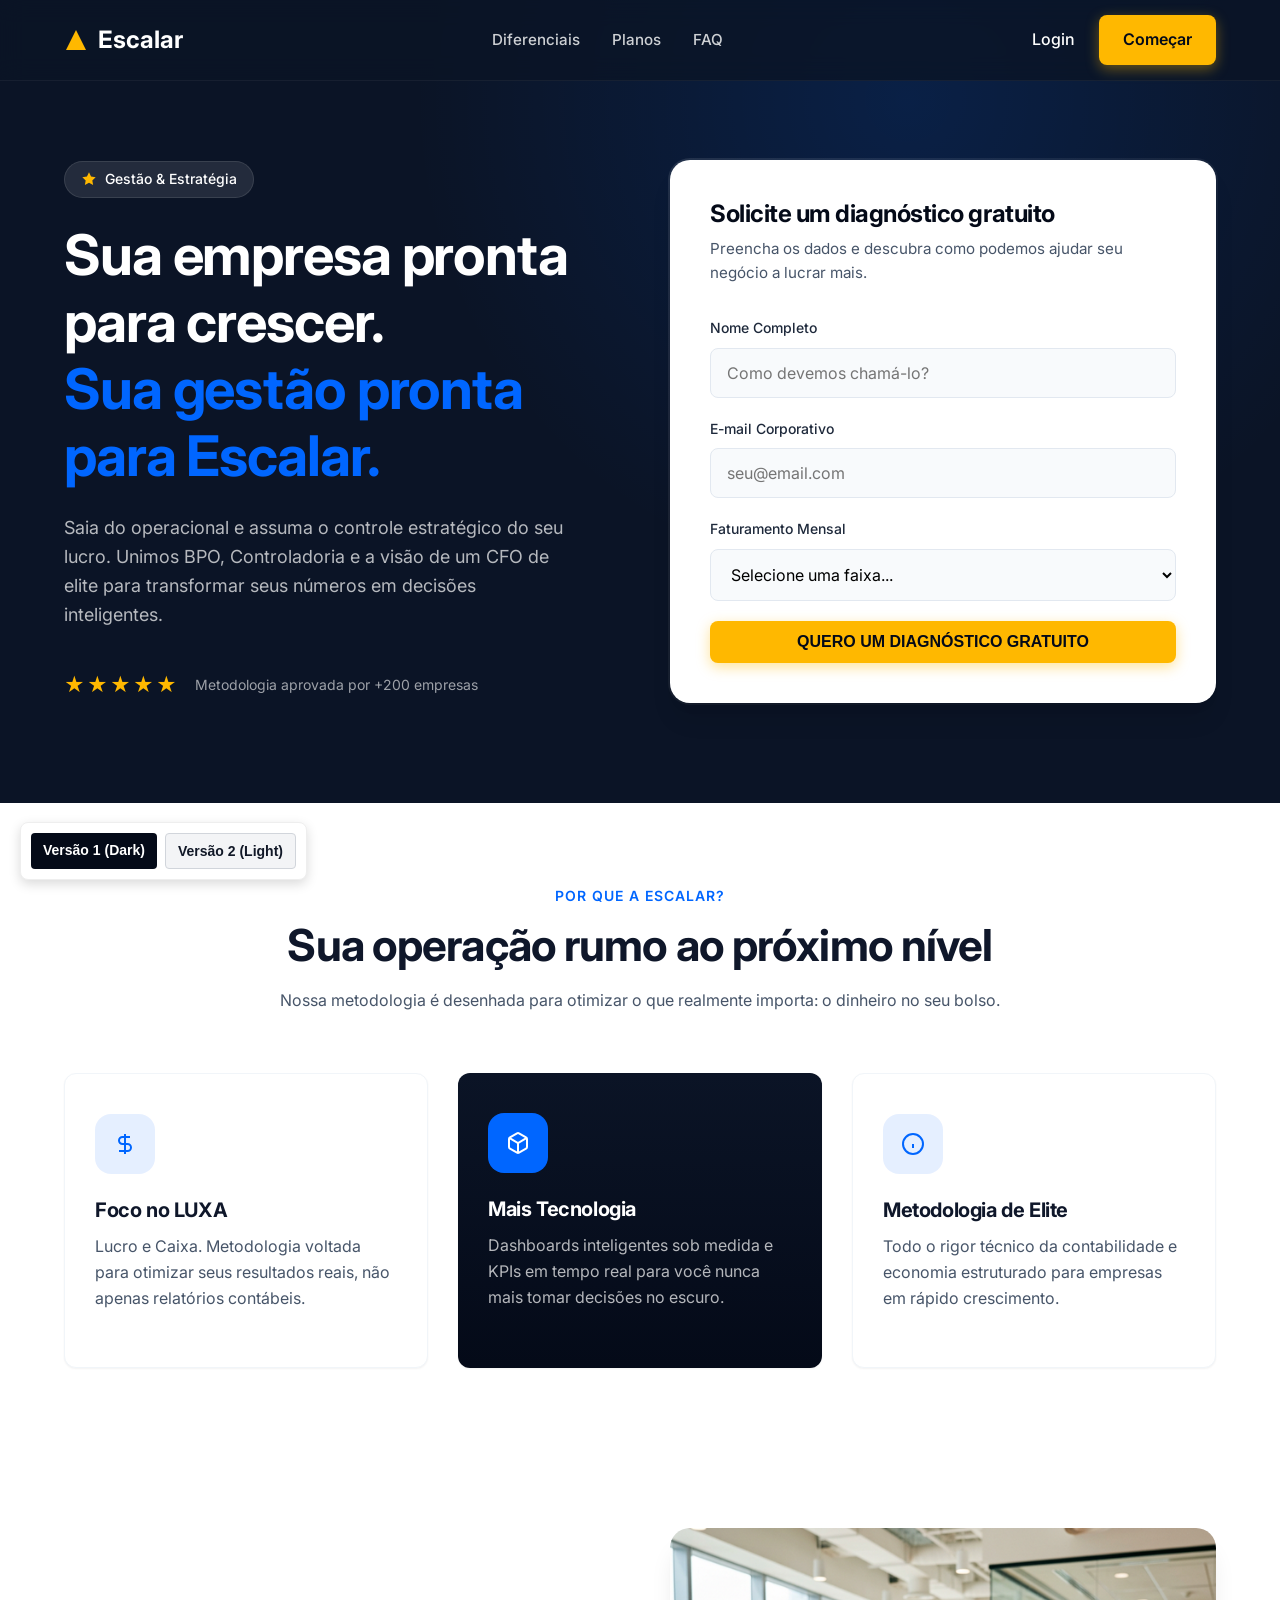
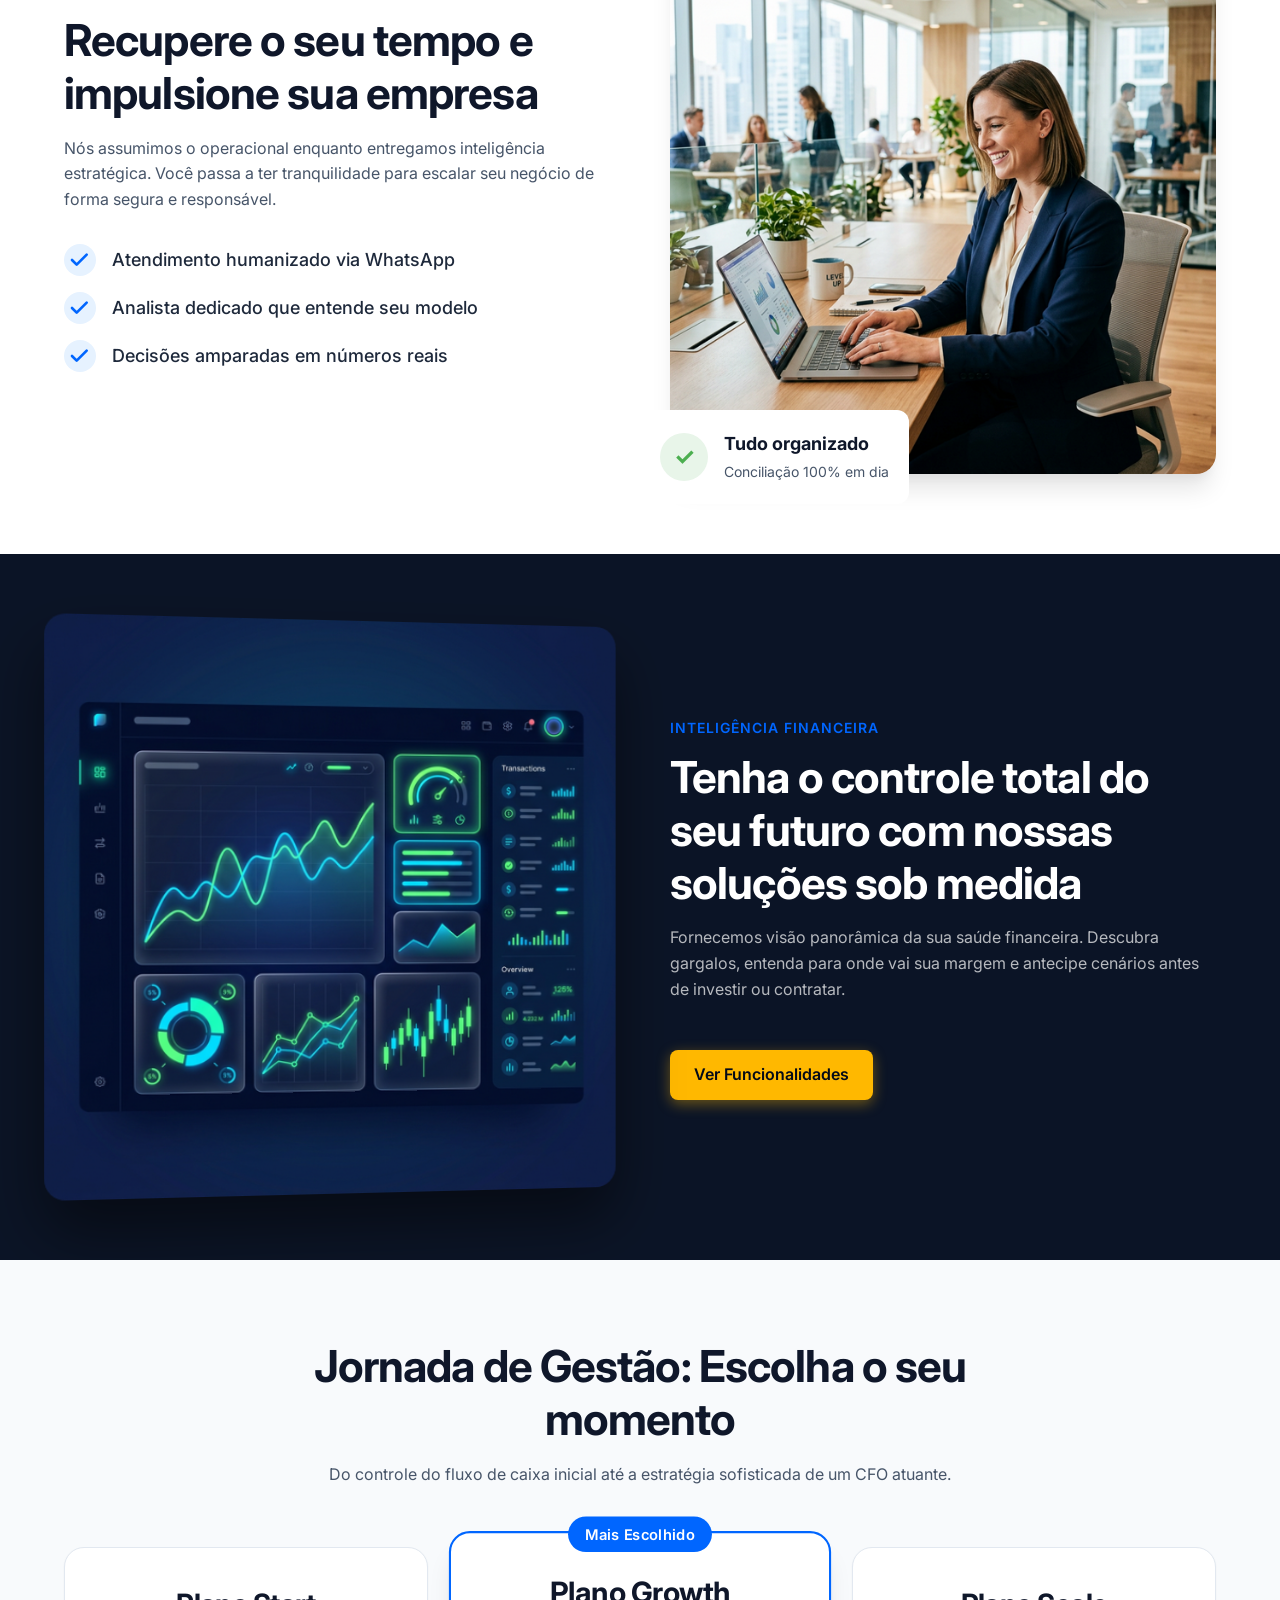
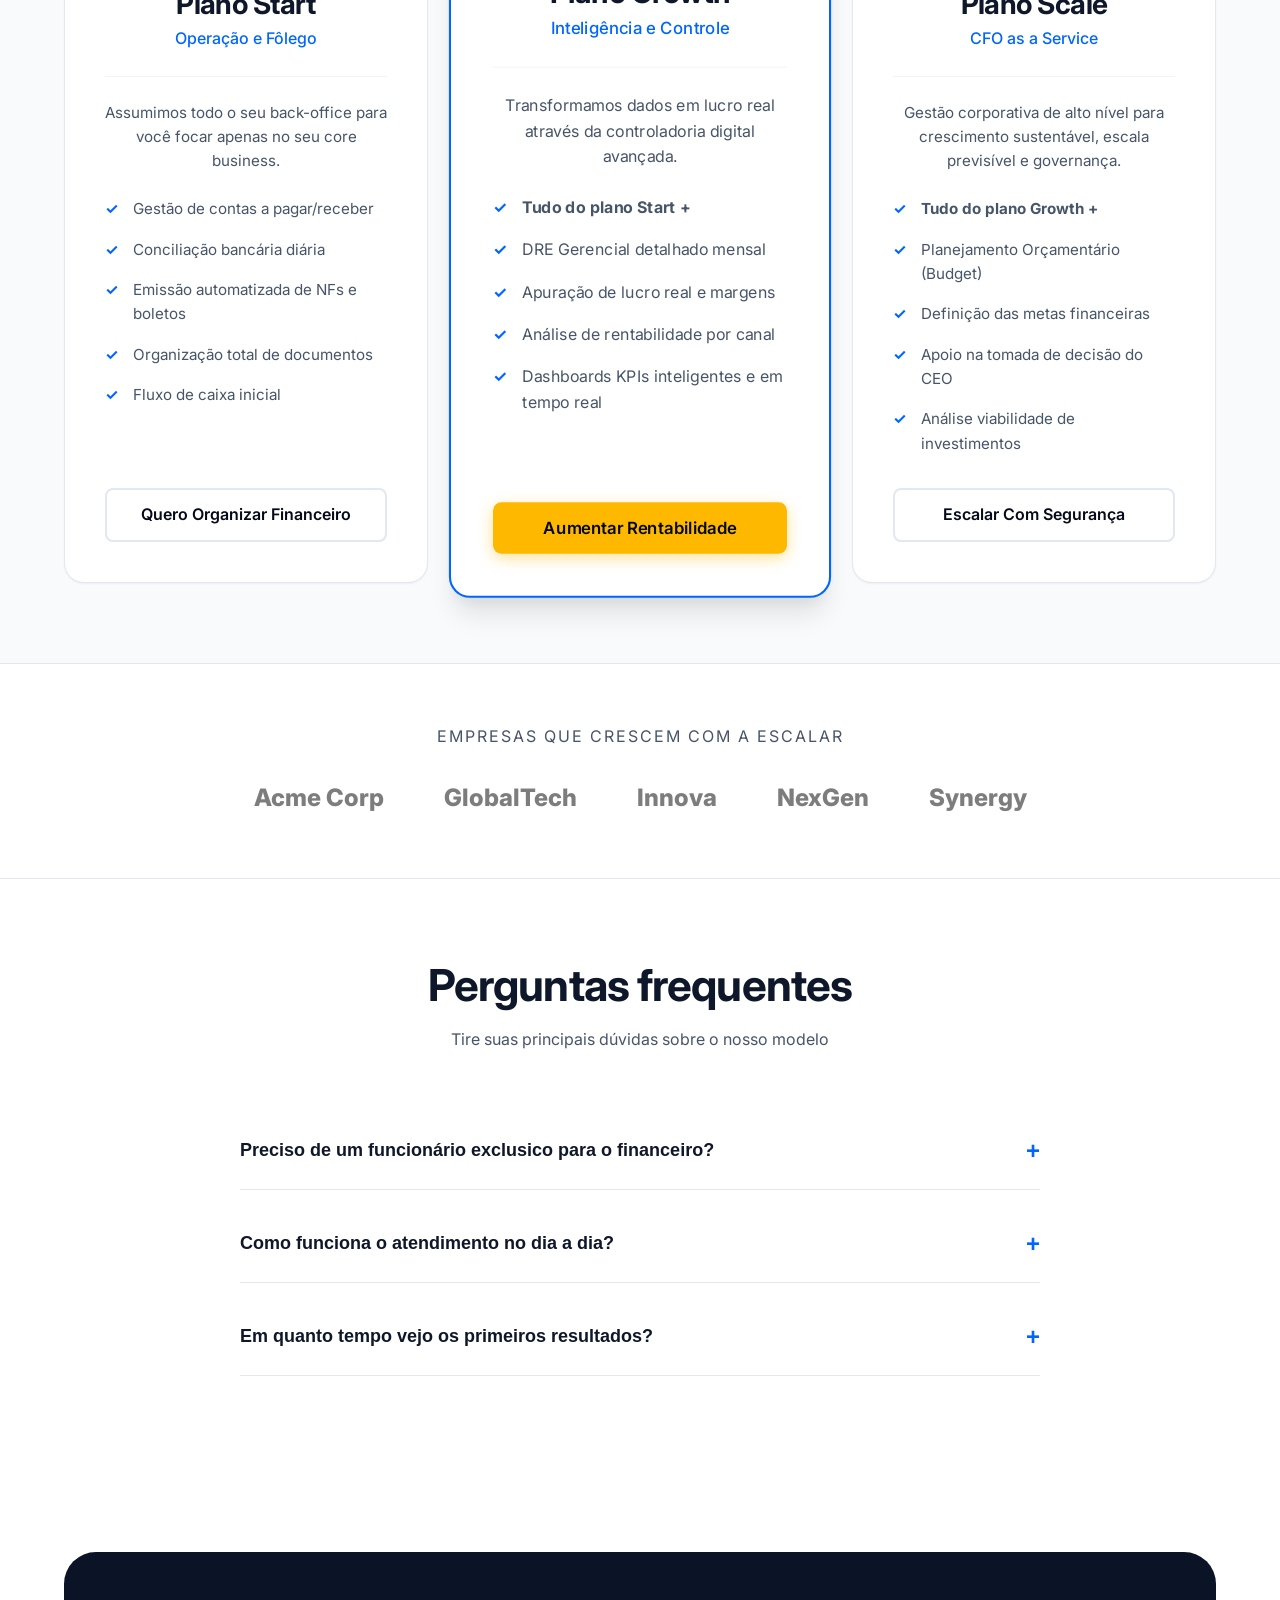
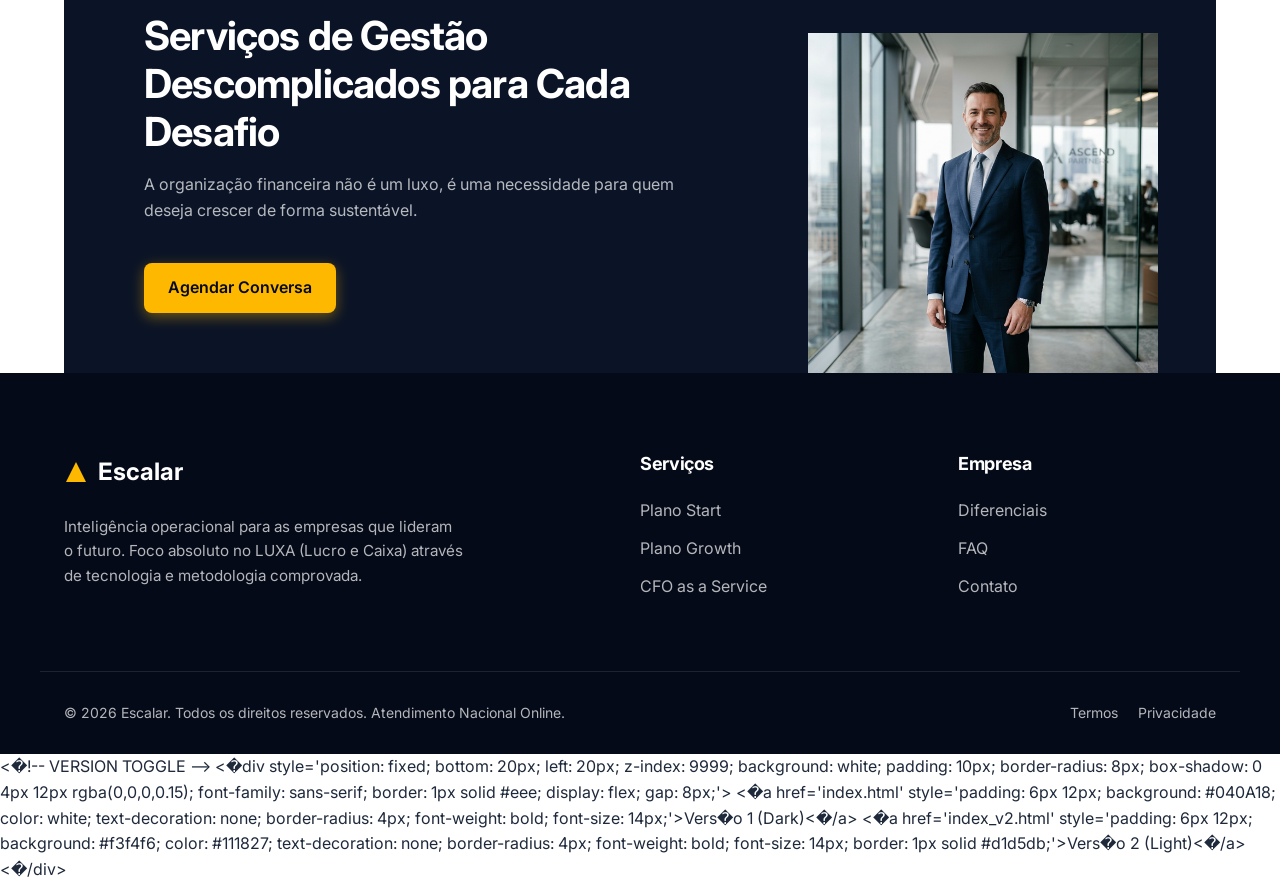
==== commit d85a1939: "Fix encoding issues and properly inject toggle navigation button" ====
--- a/index.html
+++ b/index.html
@@ -354,15 +354,21 @@
         </div>
     </footer>
 
+    <!-- VERSION TOGGLE -->
+    <div style="position: fixed; bottom: 20px; left: 20px; z-index: 9999; background: white; padding: 10px; border-radius: 8px; box-shadow: 0 4px 12px rgba(0,0,0,0.15); font-family: sans-serif; border: 1px solid #eee; display: flex; gap: 8px;">
+        <a href="index.html" style="padding: 6px 12px; background: #040A18; color: white; text-decoration: none; border-radius: 4px; font-weight: bold; font-size: 14px;">Versão 1 (Dark)</a>
+        <a href="index_v2.html" style="padding: 6px 12px; background: #f3f4f6; color: #111827; text-decoration: none; border-radius: 4px; font-weight: bold; font-size: 14px; border: 1px solid #d1d5db;">Versão 2 (Light)</a>
+    </div>
+
     <script src="script.js"></script>
 </body>
 </html>
-
-         < ! - -   V E R S I O N   T O G G L E   - - > 
-         < d i v   s t y l e = ' p o s i t i o n :   f i x e d ;   b o t t o m :   2 0 p x ;   l e f t :   2 0 p x ;   z - i n d e x :   9 9 9 9 ;   b a c k g r o u n d :   w h i t e ;   p a d d i n g :   1 0 p x ;   b o r d e r - r a d i u s :   8 p x ;   b o x - s h a d o w :   0   4 p x   1 2 p x   r g b a ( 0 , 0 , 0 , 0 . 1 5 ) ;   f o n t - f a m i l y :   s a n s - s e r i f ;   b o r d e r :   1 p x   s o l i d   # e e e ;   d i s p l a y :   f l e x ;   g a p :   8 p x ; ' > 
-                 < a   h r e f = ' i n d e x . h t m l '   s t y l e = ' p a d d i n g :   6 p x   1 2 p x ;   b a c k g r o u n d :   # 0 4 0 A 1 8 ;   c o l o r :   w h i t e ;   t e x t - d e c o r a t i o n :   n o n e ;   b o r d e r - r a d i u s :   4 p x ;   f o n t - w e i g h t :   b o l d ;   f o n t - s i z e :   1 4 p x ; ' > V e r s � o   1   ( D a r k ) < / a > 
-                 < a   h r e f = ' i n d e x _ v 2 . h t m l '   s t y l e = ' p a d d i n g :   6 p x   1 2 p x ;   b a c k g r o u n d :   # f 3 f 4 f 6 ;   c o l o r :   # 1 1 1 8 2 7 ;   t e x t - d e c o r a t i o n :   n o n e ;   b o r d e r - r a d i u s :   4 p x ;   f o n t - w e i g h t :   b o l d ;   f o n t - s i z e :   1 4 p x ;   b o r d e r :   1 p x   s o l i d   # d 1 d 5 d b ; ' > V e r s � o   2   ( L i g h t ) < / a > 
-         < / d i v > 
- - 
- +
+         < ! - -   V E R S I O N   T O G G L E   - - > 
+         < d i v   s t y l e = ' p o s i t i o n :   f i x e d ;   b o t t o m :   2 0 p x ;   l e f t :   2 0 p x ;   z - i n d e x :   9 9 9 9 ;   b a c k g r o u n d :   w h i t e ;   p a d d i n g :   1 0 p x ;   b o r d e r - r a d i u s :   8 p x ;   b o x - s h a d o w :   0   4 p x   1 2 p x   r g b a ( 0 , 0 , 0 , 0 . 1 5 ) ;   f o n t - f a m i l y :   s a n s - s e r i f ;   b o r d e r :   1 p x   s o l i d   # e e e ;   d i s p l a y :   f l e x ;   g a p :   8 p x ; ' > 
+                 < a   h r e f = ' i n d e x . h t m l '   s t y l e = ' p a d d i n g :   6 p x   1 2 p x ;   b a c k g r o u n d :   # 0 4 0 A 1 8 ;   c o l o r :   w h i t e ;   t e x t - d e c o r a t i o n :   n o n e ;   b o r d e r - r a d i u s :   4 p x ;   f o n t - w e i g h t :   b o l d ;   f o n t - s i z e :   1 4 p x ; ' > V e r s � o   1   ( D a r k ) < / a > 
+                 < a   h r e f = ' i n d e x _ v 2 . h t m l '   s t y l e = ' p a d d i n g :   6 p x   1 2 p x ;   b a c k g r o u n d :   # f 3 f 4 f 6 ;   c o l o r :   # 1 1 1 8 2 7 ;   t e x t - d e c o r a t i o n :   n o n e ;   b o r d e r - r a d i u s :   4 p x ;   f o n t - w e i g h t :   b o l d ;   f o n t - s i z e :   1 4 p x ;   b o r d e r :   1 p x   s o l i d   # d 1 d 5 d b ; ' > V e r s � o   2   ( L i g h t ) < / a > 
+         < / d i v > 
+ 
+ 
+ 
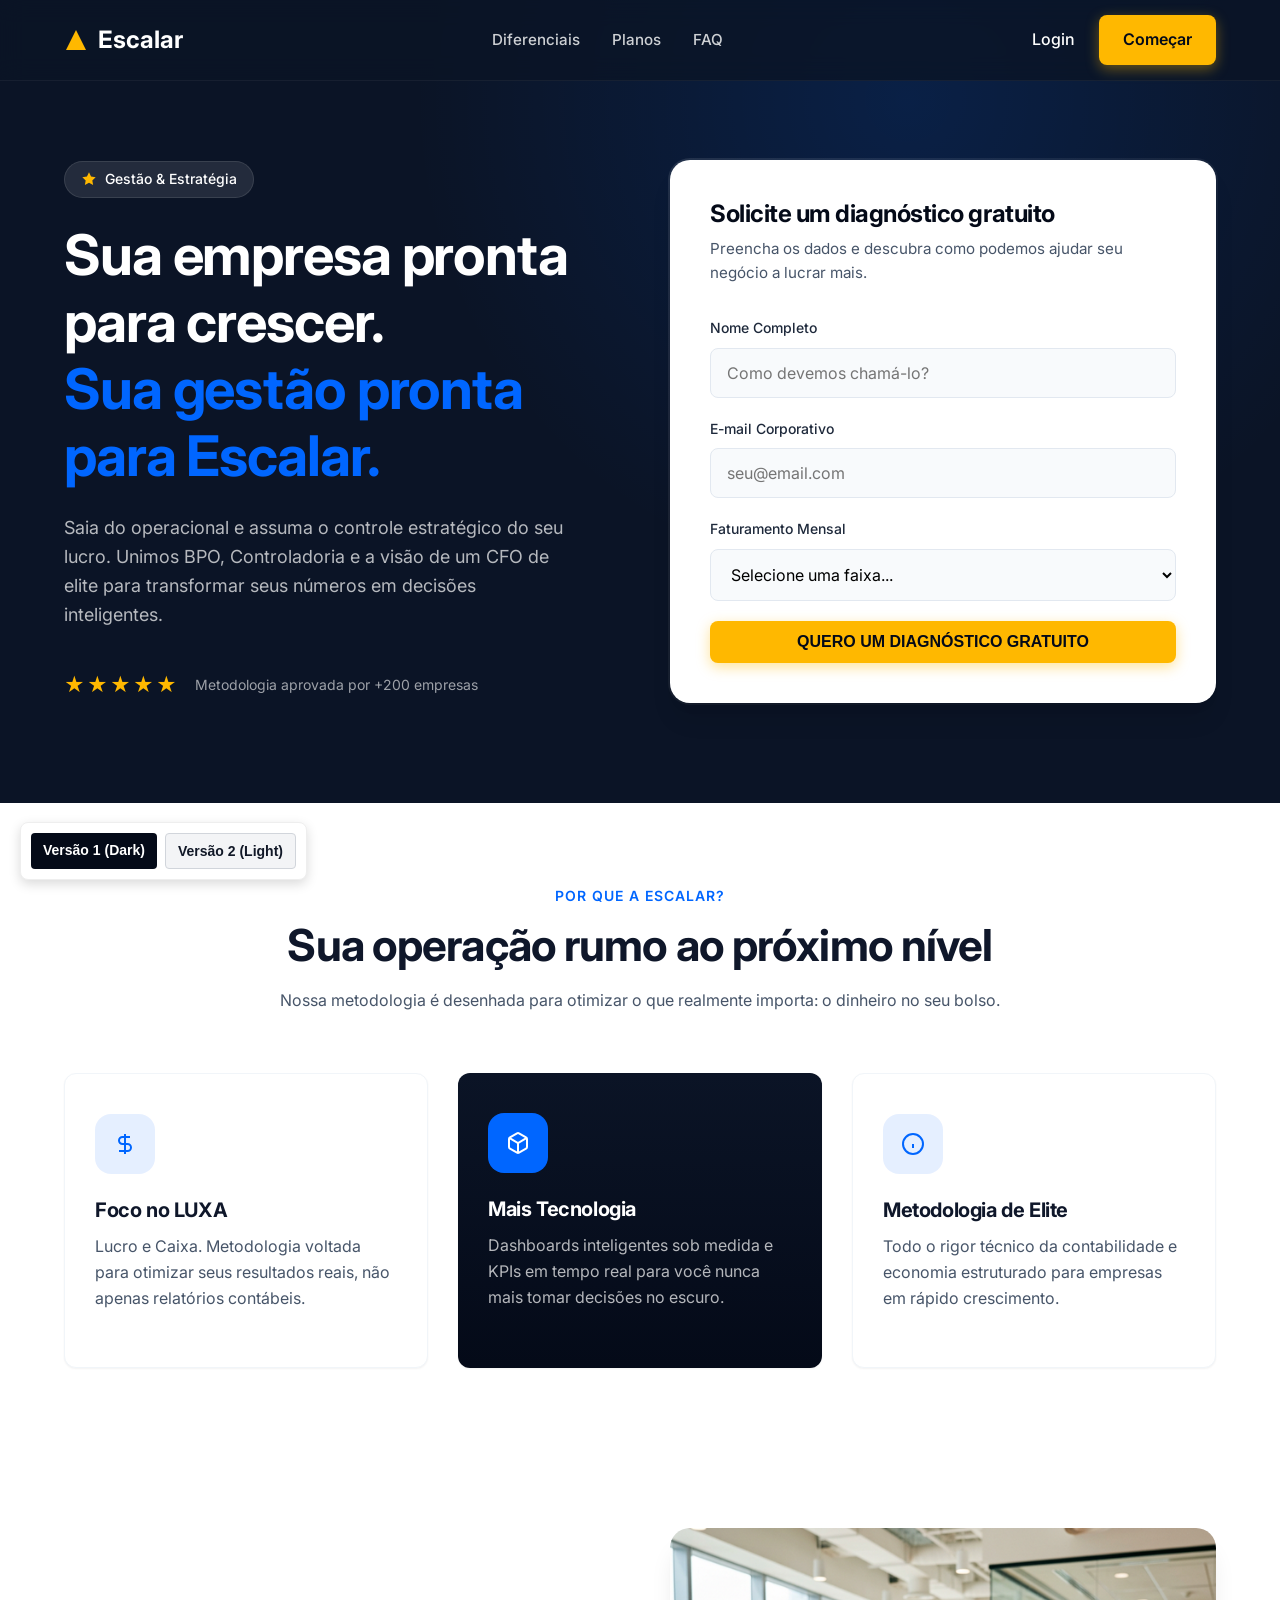
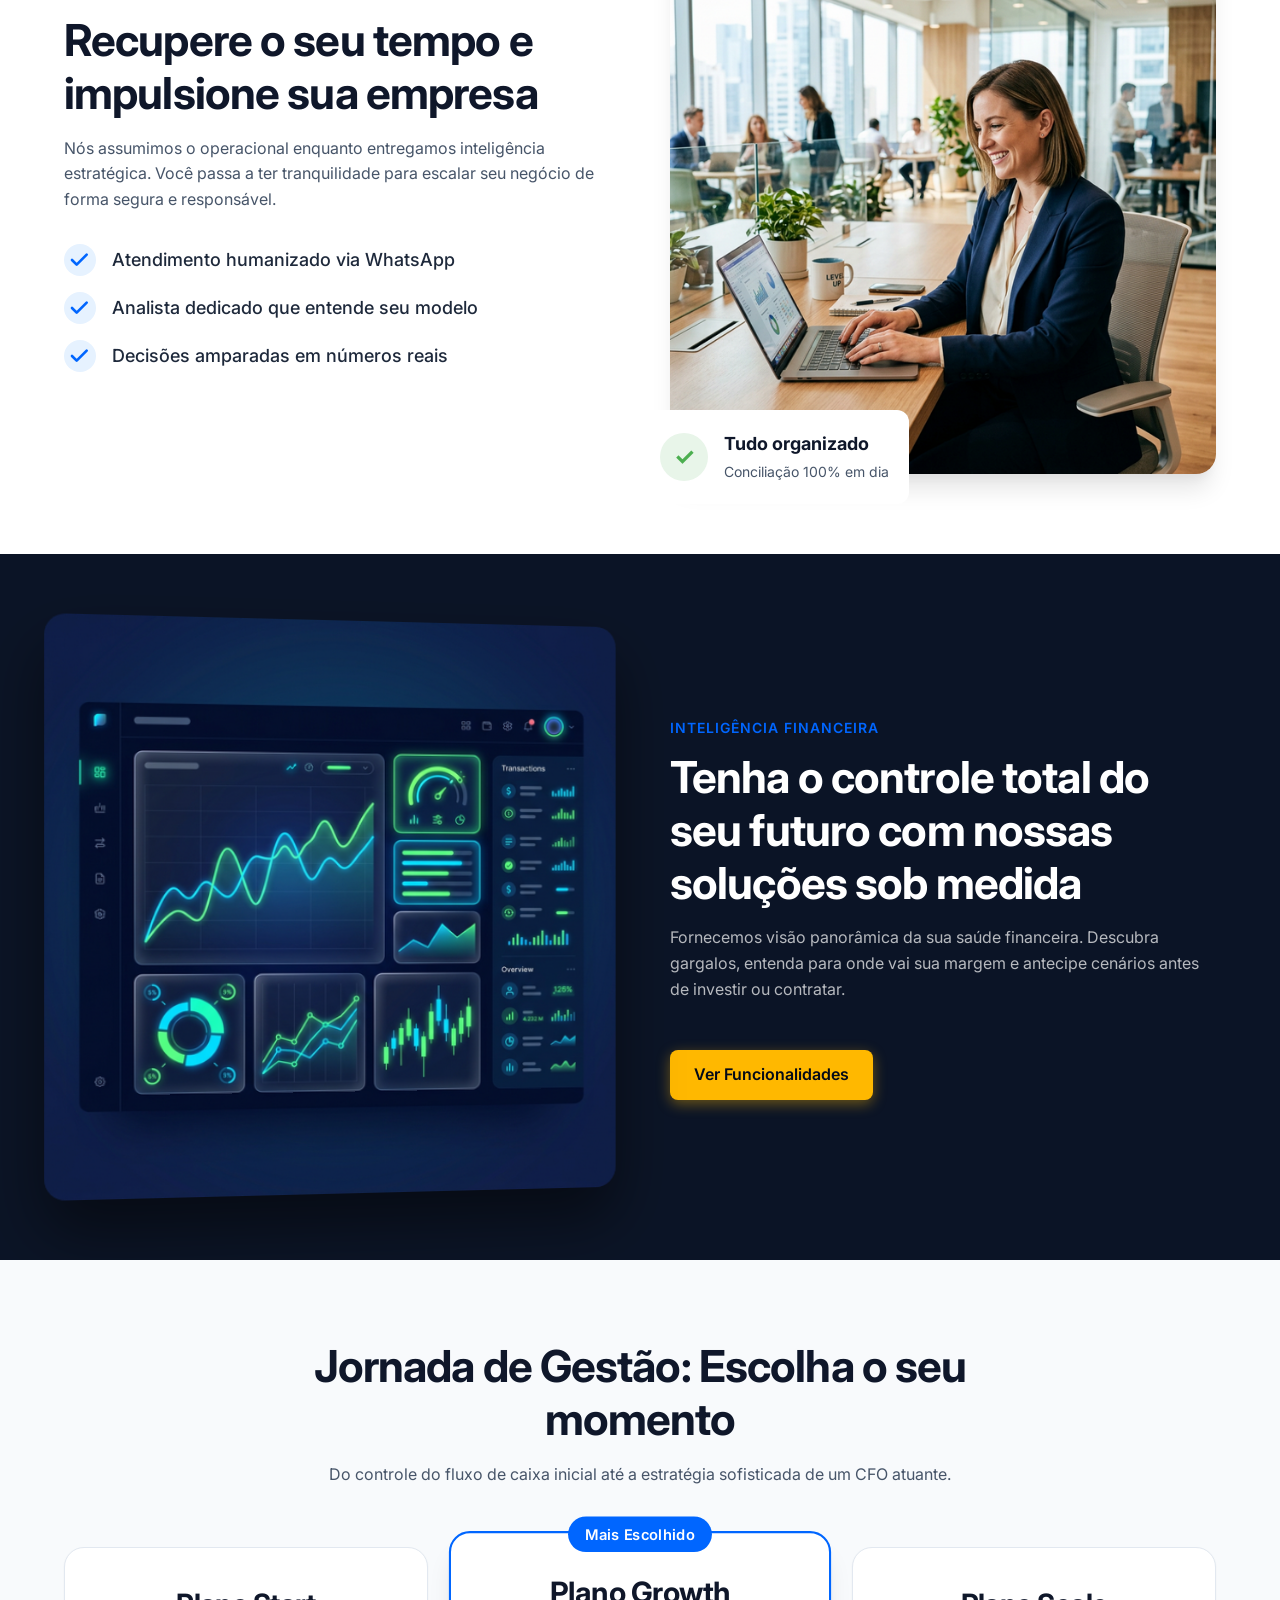
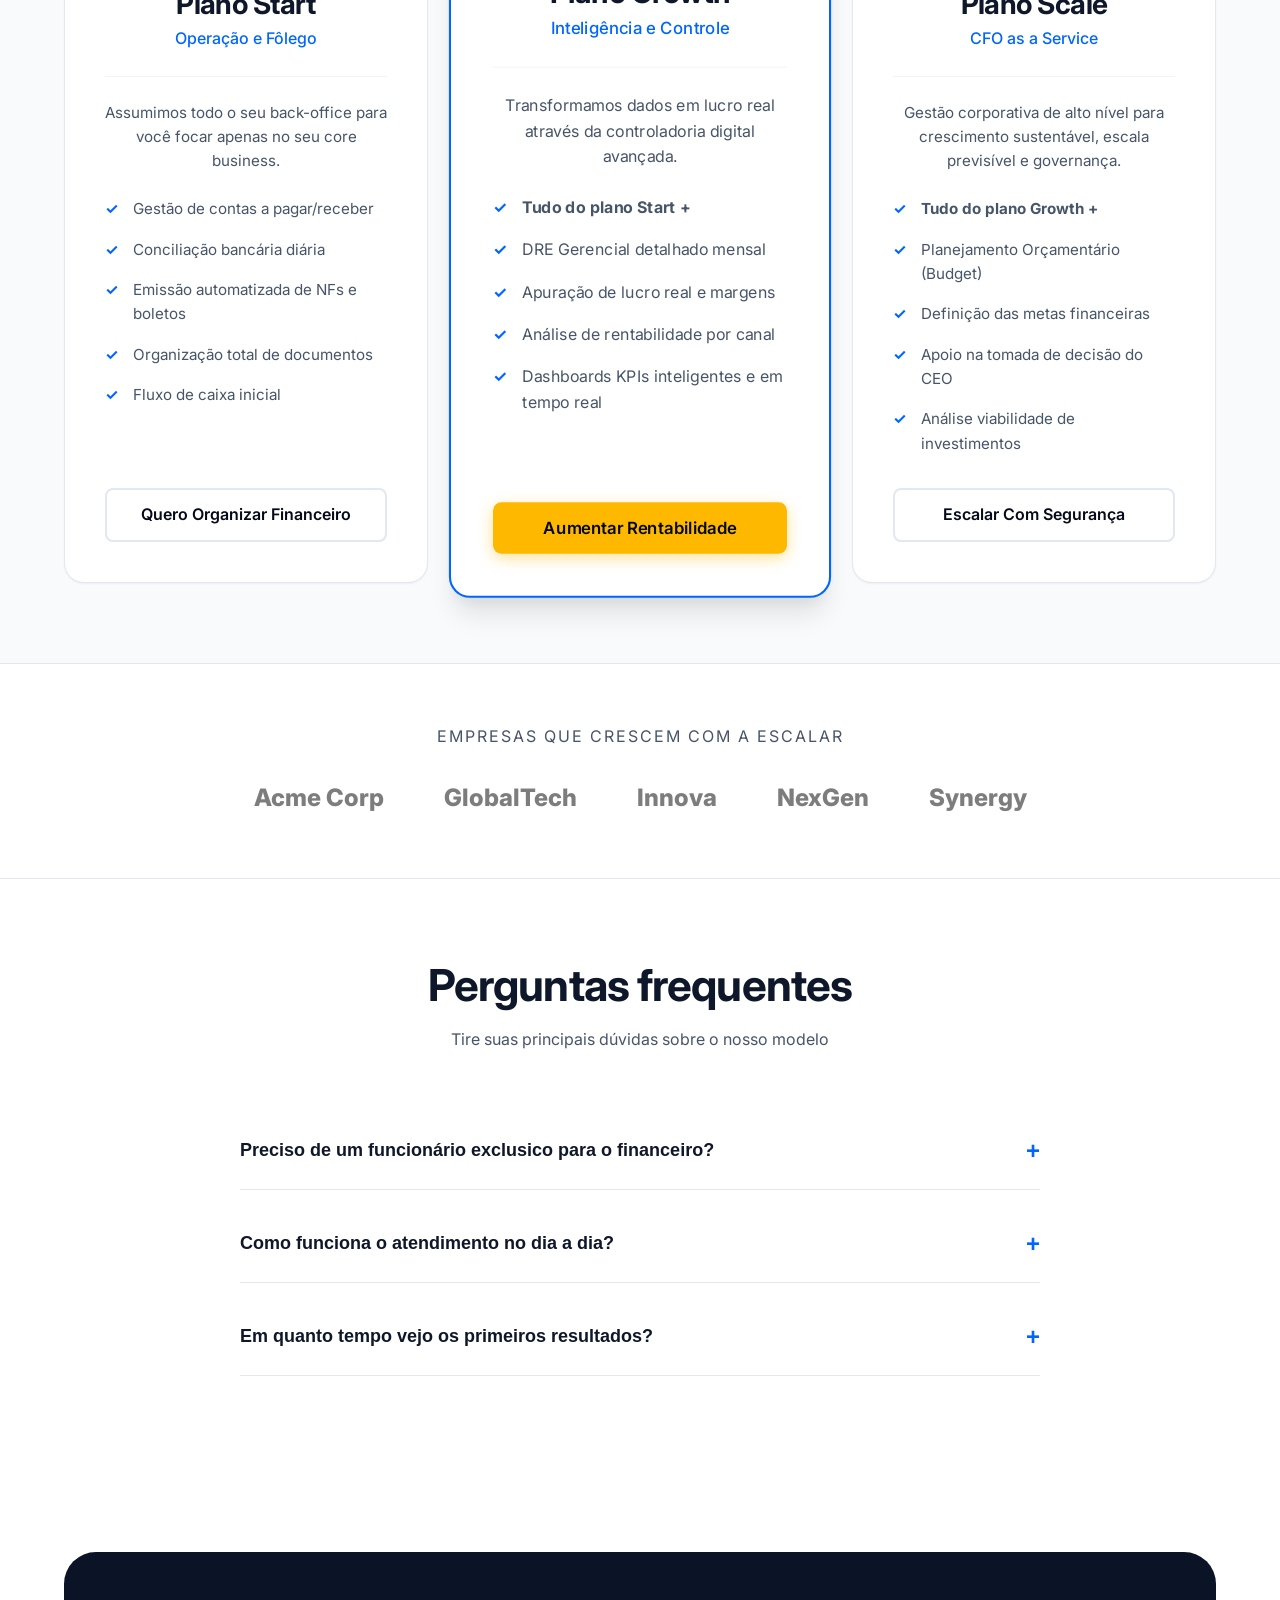
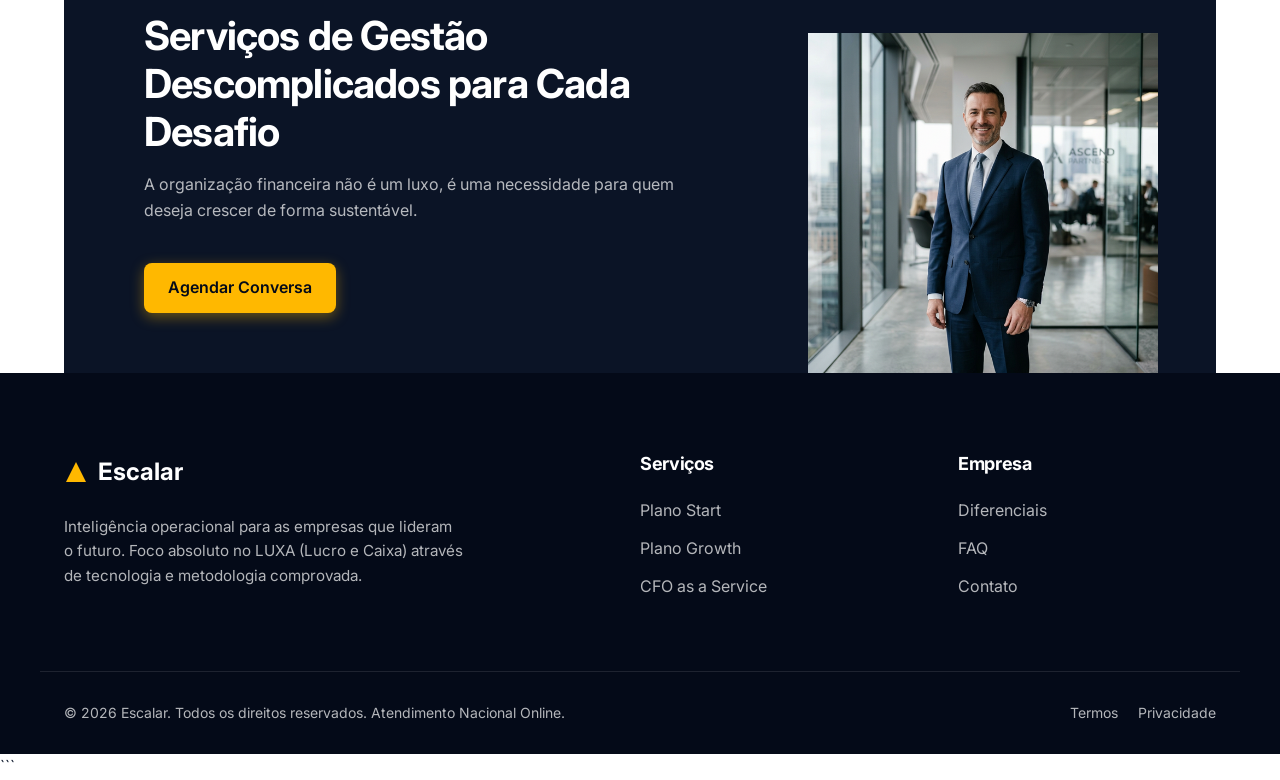
==== commit b82f7625: "Clean up stray HTML encoding artifact from EOF" ====
--- a/index.html
+++ b/index.html
@@ -1,374 +1,366 @@
-<!DOCTYPE html>
-<html lang="pt-BR">
-<head>
-    <meta charset="UTF-8">
-    <meta name="viewport" content="width=device-width, initial-scale=1.0">
-    <title>Sua gestão pronta para Escalar</title>
-    <meta name="description" content="Saia do operacional e assuma o controle estratégico do seu lucro. BPO, Controladoria e CFO de elite.">
-    <link rel="preconnect" href="https://fonts.googleapis.com">
-    <link rel="preconnect" href="https://fonts.gstatic.com" crossorigin>
-    <link href="https://fonts.googleapis.com/css2?family=Inter:wght@300;400;500;600;700;800&display=swap" rel="stylesheet">
-    <link rel="stylesheet" href="style.css">
-</head>
-<body>
-
-    <!-- ======== HEADER ======== -->
-    <header class="navbar">
-        <div class="container navbar-container">
-            <a href="#" class="logo">
-                <svg width="24" height="24" viewBox="0 0 24 24" fill="none" xmlns="http://www.w3.org/2000/svg">
-                    <path d="M12 2L2 22H22L12 2Z" fill="#FFB800"/>
-                </svg>
-                <span>Escalar</span>
-            </a>
-            <nav class="nav-links">
-                <a href="#diferenciais">Diferenciais</a>
-                <a href="#planos">Planos</a>
-                <a href="#faq">FAQ</a>
-            </nav>
-            <div class="nav-actions">
-                <a href="#" class="login-link">Login</a>
-                <a href="#contato" class="btn btn-primary">Começar</a>
-            </div>
-            
-            <button class="menu-mobile" aria-label="Abrir menu">
-                <svg width="24" height="24" viewBox="0 0 24 24" fill="none" stroke="currentColor" stroke-width="2">
-                    <path d="M3 12h18M3 6h18M3 18h18"/>
-                </svg>
-            </button>
-        </div>
-    </header>
-
-    <!-- ======== HERO SECTION ======== -->
-    <section class="hero dark-section">
-        <div class="hero-bg-shapes"></div>
-        <div class="container hero-container">
-            <div class="hero-content">
-                <div class="hero-badge">
-                    <svg width="16" height="16" viewBox="0 0 24 24" fill="#FFB800" xmlns="http://www.w3.org/2000/svg"><path d="M12 2L15.09 8.26L22 9.27L17 14.14L18.18 21.02L12 17.77L5.82 21.02L7 14.14L2 9.27L8.91 8.26L12 2Z"/></svg>
-                    Gestão & Estratégia
-                </div>
-                <h1>Sua empresa pronta para crescer. <br><span class="highlight">Sua gestão pronta para Escalar.</span></h1>
-                <p>Saia do operacional e assuma o controle estratégico do seu lucro. Unimos BPO, Controladoria e a visão de um CFO de elite para transformar seus números em decisões inteligentes.</p>
-                
-                <div class="trust-stars">
-                    <div class="stars">★★★★★</div>
-                    <p>Metodologia aprovada por +200 empresas</p>
-                </div>
-            </div>
-            
-            <div class="hero-form-wrapper" id="contato">
-                <div class="glass-card lead-form-card">
-                    <h3>Solicite um diagnóstico gratuito</h3>
-                    <p>Preencha os dados e descubra como podemos ajudar seu negócio a lucrar mais.</p>
-                    <form class="lead-form">
-                        <div class="form-group">
-                            <label>Nome Completo</label>
-                            <input type="text" placeholder="Como devemos chamá-lo?" required>
-                        </div>
-                        <div class="form-group">
-                            <label>E-mail Corporativo</label>
-                            <input type="email" placeholder="seu@email.com" required>
-                        </div>
-                        <div class="form-group">
-                            <label>Faturamento Mensal</label>
-                            <div class="select-wrapper">
-                                <select required>
-                                    <option value="" disabled selected>Selecione uma faixa...</option>
-                                    <option value="ate-50k">Até R$ 50.000</option>
-                                    <option value="50k-200k">De R$ 50.001 a R$ 200.000</option>
-                                    <option value="mais-200k">Acima de R$ 200.000</option>
-                                </select>
-                            </div>
-                        </div>
-                        <button type="submit" class="btn btn-primary btn-full">QUERO UM DIAGNÓSTICO GRATUITO</button>
-                    </form>
-                </div>
-            </div>
-        </div>
-    </section>
-
-    <!-- ======== DIFFERENTIALS SECTION ======== -->
-    <section id="diferenciais" class="section section-light features-section">
-        <div class="container">
-            <div class="section-header text-center">
-                <span class="subheading">Por que a Escalar?</span>
-                <h2>Sua operação rumo ao próximo nível</h2>
-                <p>Nossa metodologia é desenhada para otimizar o que realmente importa: o dinheiro no seu bolso.</p>
-            </div>
-            
-            <div class="features-grid">
-                <!-- Card 1 -->
-                <div class="feature-card">
-                    <div class="icon-box">
-                        <svg width="24" height="24" viewBox="0 0 24 24" fill="none" stroke="currentColor" stroke-width="2"><path d="M12 2v20M17 5H9.5a3.5 3.5 0 0 0 0 7h5a3.5 3.5 0 0 1 0 7H6"/></svg>
-                    </div>
-                    <h4>Foco no LUXA</h4>
-                    <p>Lucro e Caixa. Metodologia voltada para otimizar seus resultados reais, não apenas relatórios contábeis.</p>
-                </div>
-                <!-- Card 2 -->
-                <div class="feature-card highlighted">
-                    <div class="icon-box">
-                        <svg width="24" height="24" viewBox="0 0 24 24" fill="none" stroke="currentColor" stroke-width="2"><path d="M21 16V8a2 2 0 0 0-1-1.73l-7-4a2 2 0 0 0-2 0l-7 4A2 2 0 0 0 3 8v8a2 2 0 0 0 1 1.73l7 4a2 2 0 0 0 2 0l7-4A2 2 0 0 0 21 16z"/><polyline points="3.27 6.96 12 12.01 20.73 6.96"/><line x1="12" y1="22.08" x2="12" y2="12"/></svg>
-                    </div>
-                    <h4>Mais Tecnologia</h4>
-                    <p>Dashboards inteligentes sob medida e KPIs em tempo real para você nunca mais tomar decisões no escuro.</p>
-                </div>
-                <!-- Card 3 -->
-                <div class="feature-card">
-                    <div class="icon-box">
-                        <svg width="24" height="24" viewBox="0 0 24 24" fill="none" stroke="currentColor" stroke-width="2"><circle cx="12" cy="12" r="10"/><path d="M12 16v-4M12 8h.01"/></svg>
-                    </div>
-                    <h4>Metodologia de Elite</h4>
-                    <p>Todo o rigor técnico da contabilidade e economia estruturado para empresas em rápido crescimento.</p>
-                </div>
-            </div>
-        </div>
-    </section>
-
-    <!-- ======== CONTENT WITH IMAGE ======== -->
-    <section class="section section-mixed">
-        <div class="container split-container">
-            <div class="split-content">
-                <h2>Recupere o seu tempo e impulsione sua empresa</h2>
-                <p>Nós assumimos o operacional enquanto entregamos inteligência estratégica. Você passa a ter tranquilidade para escalar seu negócio de forma segura e responsável.</p>
-                
-                <ul class="check-list">
-                    <li>
-                        <svg viewBox="0 0 24 24" fill="none"><circle cx="12" cy="12" r="12" fill="#E6F2FF"/><path d="M17 8l-7.5 7.5L6 12" stroke="#0066FF" stroke-width="2" stroke-linecap="round" stroke-linejoin="round"/></svg>
-                        Atendimento humanizado via WhatsApp
-                    </li>
-                    <li>
-                        <svg viewBox="0 0 24 24" fill="none"><circle cx="12" cy="12" r="12" fill="#E6F2FF"/><path d="M17 8l-7.5 7.5L6 12" stroke="#0066FF" stroke-width="2" stroke-linecap="round" stroke-linejoin="round"/></svg>
-                        Analista dedicado que entende seu modelo
-                    </li>
-                    <li>
-                        <svg viewBox="0 0 24 24" fill="none"><circle cx="12" cy="12" r="12" fill="#E6F2FF"/><path d="M17 8l-7.5 7.5L6 12" stroke="#0066FF" stroke-width="2" stroke-linecap="round" stroke-linejoin="round"/></svg>
-                        Decisões amparadas em números reais
-                    </li>
-                </ul>
-            </div>
-            <div class="split-image">
-                <div class="image-wrapper">
-                    <img src="assets/woman_laptop.png" alt="Profissional com laptop">
-                    <div class="floating-badge shadow-lg">
-                        <div class="badge-icon">✓</div>
-                        <div>
-                            <strong>Tudo organizado</strong>
-                            <span>Conciliação 100% em dia</span>
-                        </div>
-                    </div>
-                </div>
-            </div>
-        </div>
-    </section>
-
-    <!-- ======== DASHBOARD PREVIEW ======== -->
-    <section class="section dark-section feature-dashboard">
-        <div class="container split-container reverse">
-            <div class="split-content">
-                <span class="subheading highlight">Inteligência Financeira</span>
-                <h2>Tenha o controle total do seu futuro com nossas soluções sob medida</h2>
-                <p>Fornecemos visão panorâmica da sua saúde financeira. Descubra gargalos, entenda para onde vai sua margem e antecipe cenários antes de investir ou contratar.</p>
-                <a href="#contato" class="btn btn-primary mt-4">Ver Funcionalidades</a>
-            </div>
-            <div class="split-image">
-                <img src="assets/dashboard.png" alt="Dashboard Escalar" class="img-dashboard">
-            </div>
-        </div>
-    </section>
-
-    <!-- ======== PLANS SECTION ======== -->
-    <section id="planos" class="section section-light bg-gray plans-section">
-        <div class="container">
-            <div class="section-header text-center m-auto max-w-md">
-                <h2>Jornada de Gestão: Escolha o seu momento</h2>
-                <p>Do controle do fluxo de caixa inicial até a estratégia sofisticada de um CFO atuante.</p>
-            </div>
-            
-            <div class="pricing-cards">
-                <!-- START -->
-                <div class="pricing-card">
-                    <div class="card-header">
-                        <h3>Plano Start</h3>
-                        <span>Operação e Fôlego</span>
-                    </div>
-                    <div class="card-body">
-                        <p class="plan-desc">Assumimos todo o seu back-office para você focar apenas no seu core business.</p>
-                        <ul class="plan-features">
-                            <li>Gestão de contas a pagar/receber</li>
-                            <li>Conciliação bancária diária</li>
-                            <li>Emissão automatizada de NFs e boletos</li>
-                            <li>Organização total de documentos</li>
-                            <li>Fluxo de caixa inicial</li>
-                        </ul>
-                    </div>
-                    <div class="card-footer">
-                        <a href="#contato" class="btn btn-primary btn-outline btn-full">Quero Organizar Financeiro</a>
-                    </div>
-                </div>
-
-                <!-- GROWTH -->
-                <div class="pricing-card popular">
-                    <div class="popular-badge">Mais Escolhido</div>
-                    <div class="card-header">
-                        <h3>Plano Growth</h3>
-                        <span>Inteligência e Controle</span>
-                    </div>
-                    <div class="card-body">
-                        <p class="plan-desc">Transformamos dados em lucro real através da controladoria digital avançada.</p>
-                        <ul class="plan-features">
-                            <li><strong>Tudo do plano Start +</strong></li>
-                            <li>DRE Gerencial detalhado mensal</li>
-                            <li>Apuração de lucro real e margens</li>
-                            <li>Análise de rentabilidade por canal</li>
-                            <li>Dashboards KPIs inteligentes e em tempo real</li>
-                        </ul>
-                    </div>
-                    <div class="card-footer">
-                        <a href="#contato" class="btn btn-primary btn-full">Aumentar Rentabilidade</a>
-                    </div>
-                </div>
-
-                <!-- SCALE -->
-                <div class="pricing-card">
-                    <div class="card-header">
-                        <h3>Plano Scale</h3>
-                        <span>CFO as a Service</span>
-                    </div>
-                    <div class="card-body">
-                        <p class="plan-desc">Gestão corporativa de alto nível para crescimento sustentável, escala previsível e governança.</p>
-                        <ul class="plan-features">
-                            <li><strong>Tudo do plano Growth +</strong></li>
-                            <li>Planejamento Orçamentário (Budget)</li>
-                            <li>Definição das metas financeiras</li>
-                            <li>Apoio na tomada de decisão do CEO</li>
-                            <li>Análise viabilidade de investimentos</li>
-                        </ul>
-                    </div>
-                    <div class="card-footer">
-                        <a href="#contato" class="btn btn-primary btn-outline btn-full">Escalar Com Segurança</a>
-                    </div>
-                </div>
-            </div>
-        </div>
-    </section>
-
-    <!-- ======== LOGOS / TRUST ======== -->
-    <div class="clients-section">
-        <div class="container text-center">
-            <p class="text-sm font-semibold text-gray">EMPRESAS QUE CRESCEM COM A ESCALAR</p>
-            <div class="logos-flex">
-                <span class="logo-placeholder">Acme Corp</span>
-                <span class="logo-placeholder">GlobalTech</span>
-                <span class="logo-placeholder">Innova</span>
-                <span class="logo-placeholder">NexGen</span>
-                <span class="logo-placeholder">Synergy</span>
-            </div>
-        </div>
-    </div>
-
-    <!-- ======== FAQ ======== -->
-    <section id="faq" class="section section-light faq-section">
-        <div class="container">
-            <div class="section-header text-center">
-                <h2>Perguntas frequentes</h2>
-                <p>Tire suas principais dúvidas sobre o nosso modelo</p>
-            </div>
-            
-            <div class="faq-accordion">
-                <div class="faq-item">
-                    <button class="faq-header">Preciso de um funcionário exclusico para o financeiro? <span class="icon">+</span></button>
-                    <div class="faq-content">
-                        <p>Não. A Escalar assume toda a operação e as análises, permitindo que você invista o valor e o seu tempo em outras áreas da empresa. Somos a expansão do seu time.</p>
-                    </div>
-                </div>
-                
-                <div class="faq-item">
-                    <button class="faq-header">Como funciona o atendimento no dia a dia? <span class="icon">+</span></button>
-                    <div class="faq-content">
-                        <p>Totalmente digital e humanizado. Você terá um analista dedicado, acessível via WhatsApp, que entenderá a fundo o modelo da sua empresa e cuidará da sua rotina.</p>
-                    </div>
-                </div>
-                
-                <div class="faq-item">
-                    <button class="faq-header">Em quanto tempo vejo os primeiros resultados? <span class="icon">+</span></button>
-                    <div class="faq-content">
-                        <p>Logo de imediato implementamos o sistema. Entre 5 a 10 dias úteis o seu financeiro estrutural já estará funcionando nas nossas mãos, e em um mês teremos os primeiros fechamentos com indicadores reais.</p>
-                    </div>
-                </div>
-            </div>
-        </div>
-    </section>
-
-    <!-- ======== CTA FOOTER ======== -->
-    <section class="section cta-banner-section">
-        <div class="container">
-            <div class="cta-banner dark-section">
-                <div class="cta-banner-content">
-                    <h2>Serviços de Gestão Descomplicados para Cada Desafio</h2>
-                    <p>A organização financeira não é um luxo, é uma necessidade para quem deseja crescer de forma sustentável.</p>
-                    <a href="#contato" class="btn btn-primary mt-3">Agendar Conversa</a>
-                </div>
-                <div class="cta-banner-image">
-                    <img src="assets/man_smiling.png" alt="Especialista Escalar">
-                </div>
-            </div>
-        </div>
-    </section>
-
-    <!-- ======== FOOTER ======== -->
-    <footer class="footer dark-section">
-        <div class="container footer-container">
-            <div class="footer-brand">
-                <a href="#" class="logo">
-                    <svg width="24" height="24" viewBox="0 0 24 24" fill="none" xmlns="http://www.w3.org/2000/svg">
-                        <path d="M12 2L2 22H22L12 2Z" fill="#FFB800"/>
-                    </svg>
-                    <span>Escalar</span>
-                </a>
-                <p>Inteligência operacional para as empresas que lideram o futuro. Foco absoluto no LUXA (Lucro e Caixa) através de tecnologia e metodologia comprovada.</p>
-            </div>
-            
-            <div class="footer-links-group">
-                <h4>Serviços</h4>
-                <a href="#planos">Plano Start</a>
-                <a href="#planos">Plano Growth</a>
-                <a href="#planos">CFO as a Service</a>
-            </div>
-            
-            <div class="footer-links-group">
-                <h4>Empresa</h4>
-                <a href="#diferenciais">Diferenciais</a>
-                <a href="#faq">FAQ</a>
-                <a href="#">Contato</a>
-            </div>
-        </div>
-        
-        <div class="footer-bottom container">
-            <p>&copy; 2026 Escalar. Todos os direitos reservados. Atendimento Nacional Online.</p>
-            <div class="social-links">
-                <a href="#">Termos</a>
-                <a href="#">Privacidade</a>
-            </div>
-        </div>
-    </footer>
-
-    <!-- VERSION TOGGLE -->
-    <div style="position: fixed; bottom: 20px; left: 20px; z-index: 9999; background: white; padding: 10px; border-radius: 8px; box-shadow: 0 4px 12px rgba(0,0,0,0.15); font-family: sans-serif; border: 1px solid #eee; display: flex; gap: 8px;">
-        <a href="index.html" style="padding: 6px 12px; background: #040A18; color: white; text-decoration: none; border-radius: 4px; font-weight: bold; font-size: 14px;">Versão 1 (Dark)</a>
-        <a href="index_v2.html" style="padding: 6px 12px; background: #f3f4f6; color: #111827; text-decoration: none; border-radius: 4px; font-weight: bold; font-size: 14px; border: 1px solid #d1d5db;">Versão 2 (Light)</a>
-    </div>
-
-    <script src="script.js"></script>
-</body>
-</html>
-
-         < ! - -   V E R S I O N   T O G G L E   - - > 
-         < d i v   s t y l e = ' p o s i t i o n :   f i x e d ;   b o t t o m :   2 0 p x ;   l e f t :   2 0 p x ;   z - i n d e x :   9 9 9 9 ;   b a c k g r o u n d :   w h i t e ;   p a d d i n g :   1 0 p x ;   b o r d e r - r a d i u s :   8 p x ;   b o x - s h a d o w :   0   4 p x   1 2 p x   r g b a ( 0 , 0 , 0 , 0 . 1 5 ) ;   f o n t - f a m i l y :   s a n s - s e r i f ;   b o r d e r :   1 p x   s o l i d   # e e e ;   d i s p l a y :   f l e x ;   g a p :   8 p x ; ' > 
-                 < a   h r e f = ' i n d e x . h t m l '   s t y l e = ' p a d d i n g :   6 p x   1 2 p x ;   b a c k g r o u n d :   # 0 4 0 A 1 8 ;   c o l o r :   w h i t e ;   t e x t - d e c o r a t i o n :   n o n e ;   b o r d e r - r a d i u s :   4 p x ;   f o n t - w e i g h t :   b o l d ;   f o n t - s i z e :   1 4 p x ; ' > V e r s � o   1   ( D a r k ) < / a > 
-                 < a   h r e f = ' i n d e x _ v 2 . h t m l '   s t y l e = ' p a d d i n g :   6 p x   1 2 p x ;   b a c k g r o u n d :   # f 3 f 4 f 6 ;   c o l o r :   # 1 1 1 8 2 7 ;   t e x t - d e c o r a t i o n :   n o n e ;   b o r d e r - r a d i u s :   4 p x ;   f o n t - w e i g h t :   b o l d ;   f o n t - s i z e :   1 4 p x ;   b o r d e r :   1 p x   s o l i d   # d 1 d 5 d b ; ' > V e r s � o   2   ( L i g h t ) < / a > 
-         < / d i v > 
- 
- 
- 
+<!DOCTYPE html>
+<html lang="pt-BR">
+<head>
+    <meta charset="UTF-8">
+    <meta name="viewport" content="width=device-width, initial-scale=1.0">
+    <title>Sua gestão pronta para Escalar</title>
+    <meta name="description" content="Saia do operacional e assuma o controle estratégico do seu lucro. BPO, Controladoria e CFO de elite.">
+    <link rel="preconnect" href="https://fonts.googleapis.com">
+    <link rel="preconnect" href="https://fonts.gstatic.com" crossorigin>
+    <link href="https://fonts.googleapis.com/css2?family=Inter:wght@300;400;500;600;700;800&display=swap" rel="stylesheet">
+    <link rel="stylesheet" href="style.css">
+</head>
+<body>
+
+    <!-- ======== HEADER ======== -->
+    <header class="navbar">
+        <div class="container navbar-container">
+            <a href="#" class="logo">
+                <svg width="24" height="24" viewBox="0 0 24 24" fill="none" xmlns="http://www.w3.org/2000/svg">
+                    <path d="M12 2L2 22H22L12 2Z" fill="#FFB800"/>
+                </svg>
+                <span>Escalar</span>
+            </a>
+            <nav class="nav-links">
+                <a href="#diferenciais">Diferenciais</a>
+                <a href="#planos">Planos</a>
+                <a href="#faq">FAQ</a>
+            </nav>
+            <div class="nav-actions">
+                <a href="#" class="login-link">Login</a>
+                <a href="#contato" class="btn btn-primary">Começar</a>
+            </div>
+            
+            <button class="menu-mobile" aria-label="Abrir menu">
+                <svg width="24" height="24" viewBox="0 0 24 24" fill="none" stroke="currentColor" stroke-width="2">
+                    <path d="M3 12h18M3 6h18M3 18h18"/>
+                </svg>
+            </button>
+        </div>
+    </header>
+
+    <!-- ======== HERO SECTION ======== -->
+    <section class="hero dark-section">
+        <div class="hero-bg-shapes"></div>
+        <div class="container hero-container">
+            <div class="hero-content">
+                <div class="hero-badge">
+                    <svg width="16" height="16" viewBox="0 0 24 24" fill="#FFB800" xmlns="http://www.w3.org/2000/svg"><path d="M12 2L15.09 8.26L22 9.27L17 14.14L18.18 21.02L12 17.77L5.82 21.02L7 14.14L2 9.27L8.91 8.26L12 2Z"/></svg>
+                    Gestão & Estratégia
+                </div>
+                <h1>Sua empresa pronta para crescer. <br><span class="highlight">Sua gestão pronta para Escalar.</span></h1>
+                <p>Saia do operacional e assuma o controle estratégico do seu lucro. Unimos BPO, Controladoria e a visão de um CFO de elite para transformar seus números em decisões inteligentes.</p>
+                
+                <div class="trust-stars">
+                    <div class="stars">★★★★★</div>
+                    <p>Metodologia aprovada por +200 empresas</p>
+                </div>
+            </div>
+            
+            <div class="hero-form-wrapper" id="contato">
+                <div class="glass-card lead-form-card">
+                    <h3>Solicite um diagnóstico gratuito</h3>
+                    <p>Preencha os dados e descubra como podemos ajudar seu negócio a lucrar mais.</p>
+                    <form class="lead-form">
+                        <div class="form-group">
+                            <label>Nome Completo</label>
+                            <input type="text" placeholder="Como devemos chamá-lo?" required>
+                        </div>
+                        <div class="form-group">
+                            <label>E-mail Corporativo</label>
+                            <input type="email" placeholder="seu@email.com" required>
+                        </div>
+                        <div class="form-group">
+                            <label>Faturamento Mensal</label>
+                            <div class="select-wrapper">
+                                <select required>
+                                    <option value="" disabled selected>Selecione uma faixa...</option>
+                                    <option value="ate-50k">Até R$ 50.000</option>
+                                    <option value="50k-200k">De R$ 50.001 a R$ 200.000</option>
+                                    <option value="mais-200k">Acima de R$ 200.000</option>
+                                </select>
+                            </div>
+                        </div>
+                        <button type="submit" class="btn btn-primary btn-full">QUERO UM DIAGNÓSTICO GRATUITO</button>
+                    </form>
+                </div>
+            </div>
+        </div>
+    </section>
+
+    <!-- ======== DIFFERENTIALS SECTION ======== -->
+    <section id="diferenciais" class="section section-light features-section">
+        <div class="container">
+            <div class="section-header text-center">
+                <span class="subheading">Por que a Escalar?</span>
+                <h2>Sua operação rumo ao próximo nível</h2>
+                <p>Nossa metodologia é desenhada para otimizar o que realmente importa: o dinheiro no seu bolso.</p>
+            </div>
+            
+            <div class="features-grid">
+                <!-- Card 1 -->
+                <div class="feature-card">
+                    <div class="icon-box">
+                        <svg width="24" height="24" viewBox="0 0 24 24" fill="none" stroke="currentColor" stroke-width="2"><path d="M12 2v20M17 5H9.5a3.5 3.5 0 0 0 0 7h5a3.5 3.5 0 0 1 0 7H6"/></svg>
+                    </div>
+                    <h4>Foco no LUXA</h4>
+                    <p>Lucro e Caixa. Metodologia voltada para otimizar seus resultados reais, não apenas relatórios contábeis.</p>
+                </div>
+                <!-- Card 2 -->
+                <div class="feature-card highlighted">
+                    <div class="icon-box">
+                        <svg width="24" height="24" viewBox="0 0 24 24" fill="none" stroke="currentColor" stroke-width="2"><path d="M21 16V8a2 2 0 0 0-1-1.73l-7-4a2 2 0 0 0-2 0l-7 4A2 2 0 0 0 3 8v8a2 2 0 0 0 1 1.73l7 4a2 2 0 0 0 2 0l7-4A2 2 0 0 0 21 16z"/><polyline points="3.27 6.96 12 12.01 20.73 6.96"/><line x1="12" y1="22.08" x2="12" y2="12"/></svg>
+                    </div>
+                    <h4>Mais Tecnologia</h4>
+                    <p>Dashboards inteligentes sob medida e KPIs em tempo real para você nunca mais tomar decisões no escuro.</p>
+                </div>
+                <!-- Card 3 -->
+                <div class="feature-card">
+                    <div class="icon-box">
+                        <svg width="24" height="24" viewBox="0 0 24 24" fill="none" stroke="currentColor" stroke-width="2"><circle cx="12" cy="12" r="10"/><path d="M12 16v-4M12 8h.01"/></svg>
+                    </div>
+                    <h4>Metodologia de Elite</h4>
+                    <p>Todo o rigor técnico da contabilidade e economia estruturado para empresas em rápido crescimento.</p>
+                </div>
+            </div>
+        </div>
+    </section>
+
+    <!-- ======== CONTENT WITH IMAGE ======== -->
+    <section class="section section-mixed">
+        <div class="container split-container">
+            <div class="split-content">
+                <h2>Recupere o seu tempo e impulsione sua empresa</h2>
+                <p>Nós assumimos o operacional enquanto entregamos inteligência estratégica. Você passa a ter tranquilidade para escalar seu negócio de forma segura e responsável.</p>
+                
+                <ul class="check-list">
+                    <li>
+                        <svg viewBox="0 0 24 24" fill="none"><circle cx="12" cy="12" r="12" fill="#E6F2FF"/><path d="M17 8l-7.5 7.5L6 12" stroke="#0066FF" stroke-width="2" stroke-linecap="round" stroke-linejoin="round"/></svg>
+                        Atendimento humanizado via WhatsApp
+                    </li>
+                    <li>
+                        <svg viewBox="0 0 24 24" fill="none"><circle cx="12" cy="12" r="12" fill="#E6F2FF"/><path d="M17 8l-7.5 7.5L6 12" stroke="#0066FF" stroke-width="2" stroke-linecap="round" stroke-linejoin="round"/></svg>
+                        Analista dedicado que entende seu modelo
+                    </li>
+                    <li>
+                        <svg viewBox="0 0 24 24" fill="none"><circle cx="12" cy="12" r="12" fill="#E6F2FF"/><path d="M17 8l-7.5 7.5L6 12" stroke="#0066FF" stroke-width="2" stroke-linecap="round" stroke-linejoin="round"/></svg>
+                        Decisões amparadas em números reais
+                    </li>
+                </ul>
+            </div>
+            <div class="split-image">
+                <div class="image-wrapper">
+                    <img src="assets/woman_laptop.png" alt="Profissional com laptop">
+                    <div class="floating-badge shadow-lg">
+                        <div class="badge-icon">✓</div>
+                        <div>
+                            <strong>Tudo organizado</strong>
+                            <span>Conciliação 100% em dia</span>
+                        </div>
+                    </div>
+                </div>
+            </div>
+        </div>
+    </section>
+
+    <!-- ======== DASHBOARD PREVIEW ======== -->
+    <section class="section dark-section feature-dashboard">
+        <div class="container split-container reverse">
+            <div class="split-content">
+                <span class="subheading highlight">Inteligência Financeira</span>
+                <h2>Tenha o controle total do seu futuro com nossas soluções sob medida</h2>
+                <p>Fornecemos visão panorâmica da sua saúde financeira. Descubra gargalos, entenda para onde vai sua margem e antecipe cenários antes de investir ou contratar.</p>
+                <a href="#contato" class="btn btn-primary mt-4">Ver Funcionalidades</a>
+            </div>
+            <div class="split-image">
+                <img src="assets/dashboard.png" alt="Dashboard Escalar" class="img-dashboard">
+            </div>
+        </div>
+    </section>
+
+    <!-- ======== PLANS SECTION ======== -->
+    <section id="planos" class="section section-light bg-gray plans-section">
+        <div class="container">
+            <div class="section-header text-center m-auto max-w-md">
+                <h2>Jornada de Gestão: Escolha o seu momento</h2>
+                <p>Do controle do fluxo de caixa inicial até a estratégia sofisticada de um CFO atuante.</p>
+            </div>
+            
+            <div class="pricing-cards">
+                <!-- START -->
+                <div class="pricing-card">
+                    <div class="card-header">
+                        <h3>Plano Start</h3>
+                        <span>Operação e Fôlego</span>
+                    </div>
+                    <div class="card-body">
+                        <p class="plan-desc">Assumimos todo o seu back-office para você focar apenas no seu core business.</p>
+                        <ul class="plan-features">
+                            <li>Gestão de contas a pagar/receber</li>
+                            <li>Conciliação bancária diária</li>
+                            <li>Emissão automatizada de NFs e boletos</li>
+                            <li>Organização total de documentos</li>
+                            <li>Fluxo de caixa inicial</li>
+                        </ul>
+                    </div>
+                    <div class="card-footer">
+                        <a href="#contato" class="btn btn-primary btn-outline btn-full">Quero Organizar Financeiro</a>
+                    </div>
+                </div>
+
+                <!-- GROWTH -->
+                <div class="pricing-card popular">
+                    <div class="popular-badge">Mais Escolhido</div>
+                    <div class="card-header">
+                        <h3>Plano Growth</h3>
+                        <span>Inteligência e Controle</span>
+                    </div>
+                    <div class="card-body">
+                        <p class="plan-desc">Transformamos dados em lucro real através da controladoria digital avançada.</p>
+                        <ul class="plan-features">
+                            <li><strong>Tudo do plano Start +</strong></li>
+                            <li>DRE Gerencial detalhado mensal</li>
+                            <li>Apuração de lucro real e margens</li>
+                            <li>Análise de rentabilidade por canal</li>
+                            <li>Dashboards KPIs inteligentes e em tempo real</li>
+                        </ul>
+                    </div>
+                    <div class="card-footer">
+                        <a href="#contato" class="btn btn-primary btn-full">Aumentar Rentabilidade</a>
+                    </div>
+                </div>
+
+                <!-- SCALE -->
+                <div class="pricing-card">
+                    <div class="card-header">
+                        <h3>Plano Scale</h3>
+                        <span>CFO as a Service</span>
+                    </div>
+                    <div class="card-body">
+                        <p class="plan-desc">Gestão corporativa de alto nível para crescimento sustentável, escala previsível e governança.</p>
+                        <ul class="plan-features">
+                            <li><strong>Tudo do plano Growth +</strong></li>
+                            <li>Planejamento Orçamentário (Budget)</li>
+                            <li>Definição das metas financeiras</li>
+                            <li>Apoio na tomada de decisão do CEO</li>
+                            <li>Análise viabilidade de investimentos</li>
+                        </ul>
+                    </div>
+                    <div class="card-footer">
+                        <a href="#contato" class="btn btn-primary btn-outline btn-full">Escalar Com Segurança</a>
+                    </div>
+                </div>
+            </div>
+        </div>
+    </section>
+
+    <!-- ======== LOGOS / TRUST ======== -->
+    <div class="clients-section">
+        <div class="container text-center">
+            <p class="text-sm font-semibold text-gray">EMPRESAS QUE CRESCEM COM A ESCALAR</p>
+            <div class="logos-flex">
+                <span class="logo-placeholder">Acme Corp</span>
+                <span class="logo-placeholder">GlobalTech</span>
+                <span class="logo-placeholder">Innova</span>
+                <span class="logo-placeholder">NexGen</span>
+                <span class="logo-placeholder">Synergy</span>
+            </div>
+        </div>
+    </div>
+
+    <!-- ======== FAQ ======== -->
+    <section id="faq" class="section section-light faq-section">
+        <div class="container">
+            <div class="section-header text-center">
+                <h2>Perguntas frequentes</h2>
+                <p>Tire suas principais dúvidas sobre o nosso modelo</p>
+            </div>
+            
+            <div class="faq-accordion">
+                <div class="faq-item">
+                    <button class="faq-header">Preciso de um funcionário exclusico para o financeiro? <span class="icon">+</span></button>
+                    <div class="faq-content">
+                        <p>Não. A Escalar assume toda a operação e as análises, permitindo que você invista o valor e o seu tempo em outras áreas da empresa. Somos a expansão do seu time.</p>
+                    </div>
+                </div>
+                
+                <div class="faq-item">
+                    <button class="faq-header">Como funciona o atendimento no dia a dia? <span class="icon">+</span></button>
+                    <div class="faq-content">
+                        <p>Totalmente digital e humanizado. Você terá um analista dedicado, acessível via WhatsApp, que entenderá a fundo o modelo da sua empresa e cuidará da sua rotina.</p>
+                    </div>
+                </div>
+                
+                <div class="faq-item">
+                    <button class="faq-header">Em quanto tempo vejo os primeiros resultados? <span class="icon">+</span></button>
+                    <div class="faq-content">
+                        <p>Logo de imediato implementamos o sistema. Entre 5 a 10 dias úteis o seu financeiro estrutural já estará funcionando nas nossas mãos, e em um mês teremos os primeiros fechamentos com indicadores reais.</p>
+                    </div>
+                </div>
+            </div>
+        </div>
+    </section>
+
+    <!-- ======== CTA FOOTER ======== -->
+    <section class="section cta-banner-section">
+        <div class="container">
+            <div class="cta-banner dark-section">
+                <div class="cta-banner-content">
+                    <h2>Serviços de Gestão Descomplicados para Cada Desafio</h2>
+                    <p>A organização financeira não é um luxo, é uma necessidade para quem deseja crescer de forma sustentável.</p>
+                    <a href="#contato" class="btn btn-primary mt-3">Agendar Conversa</a>
+                </div>
+                <div class="cta-banner-image">
+                    <img src="assets/man_smiling.png" alt="Especialista Escalar">
+                </div>
+            </div>
+        </div>
+    </section>
+
+    <!-- ======== FOOTER ======== -->
+    <footer class="footer dark-section">
+        <div class="container footer-container">
+            <div class="footer-brand">
+                <a href="#" class="logo">
+                    <svg width="24" height="24" viewBox="0 0 24 24" fill="none" xmlns="http://www.w3.org/2000/svg">
+                        <path d="M12 2L2 22H22L12 2Z" fill="#FFB800"/>
+                    </svg>
+                    <span>Escalar</span>
+                </a>
+                <p>Inteligência operacional para as empresas que lideram o futuro. Foco absoluto no LUXA (Lucro e Caixa) através de tecnologia e metodologia comprovada.</p>
+            </div>
+            
+            <div class="footer-links-group">
+                <h4>Serviços</h4>
+                <a href="#planos">Plano Start</a>
+                <a href="#planos">Plano Growth</a>
+                <a href="#planos">CFO as a Service</a>
+            </div>
+            
+            <div class="footer-links-group">
+                <h4>Empresa</h4>
+                <a href="#diferenciais">Diferenciais</a>
+                <a href="#faq">FAQ</a>
+                <a href="#">Contato</a>
+            </div>
+        </div>
+        
+        <div class="footer-bottom container">
+            <p>&copy; 2026 Escalar. Todos os direitos reservados. Atendimento Nacional Online.</p>
+            <div class="social-links">
+                <a href="#">Termos</a>
+                <a href="#">Privacidade</a>
+            </div>
+        </div>
+    </footer>
+
+    <!-- VERSION TOGGLE -->
+    <div style="position: fixed; bottom: 20px; left: 20px; z-index: 9999; background: white; padding: 10px; border-radius: 8px; box-shadow: 0 4px 12px rgba(0,0,0,0.15); font-family: sans-serif; border: 1px solid #eee; display: flex; gap: 8px;">
+        <a href="index.html" style="padding: 6px 12px; background: #040A18; color: white; text-decoration: none; border-radius: 4px; font-weight: bold; font-size: 14px;">Versão 1 (Dark)</a>
+        <a href="index_v2.html" style="padding: 6px 12px; background: #f3f4f6; color: #111827; text-decoration: none; border-radius: 4px; font-weight: bold; font-size: 14px; border: 1px solid #d1d5db;">Versão 2 (Light)</a>
+    </div>
+
+    <script src="script.js"></script>
+</body>
+</html>
+```
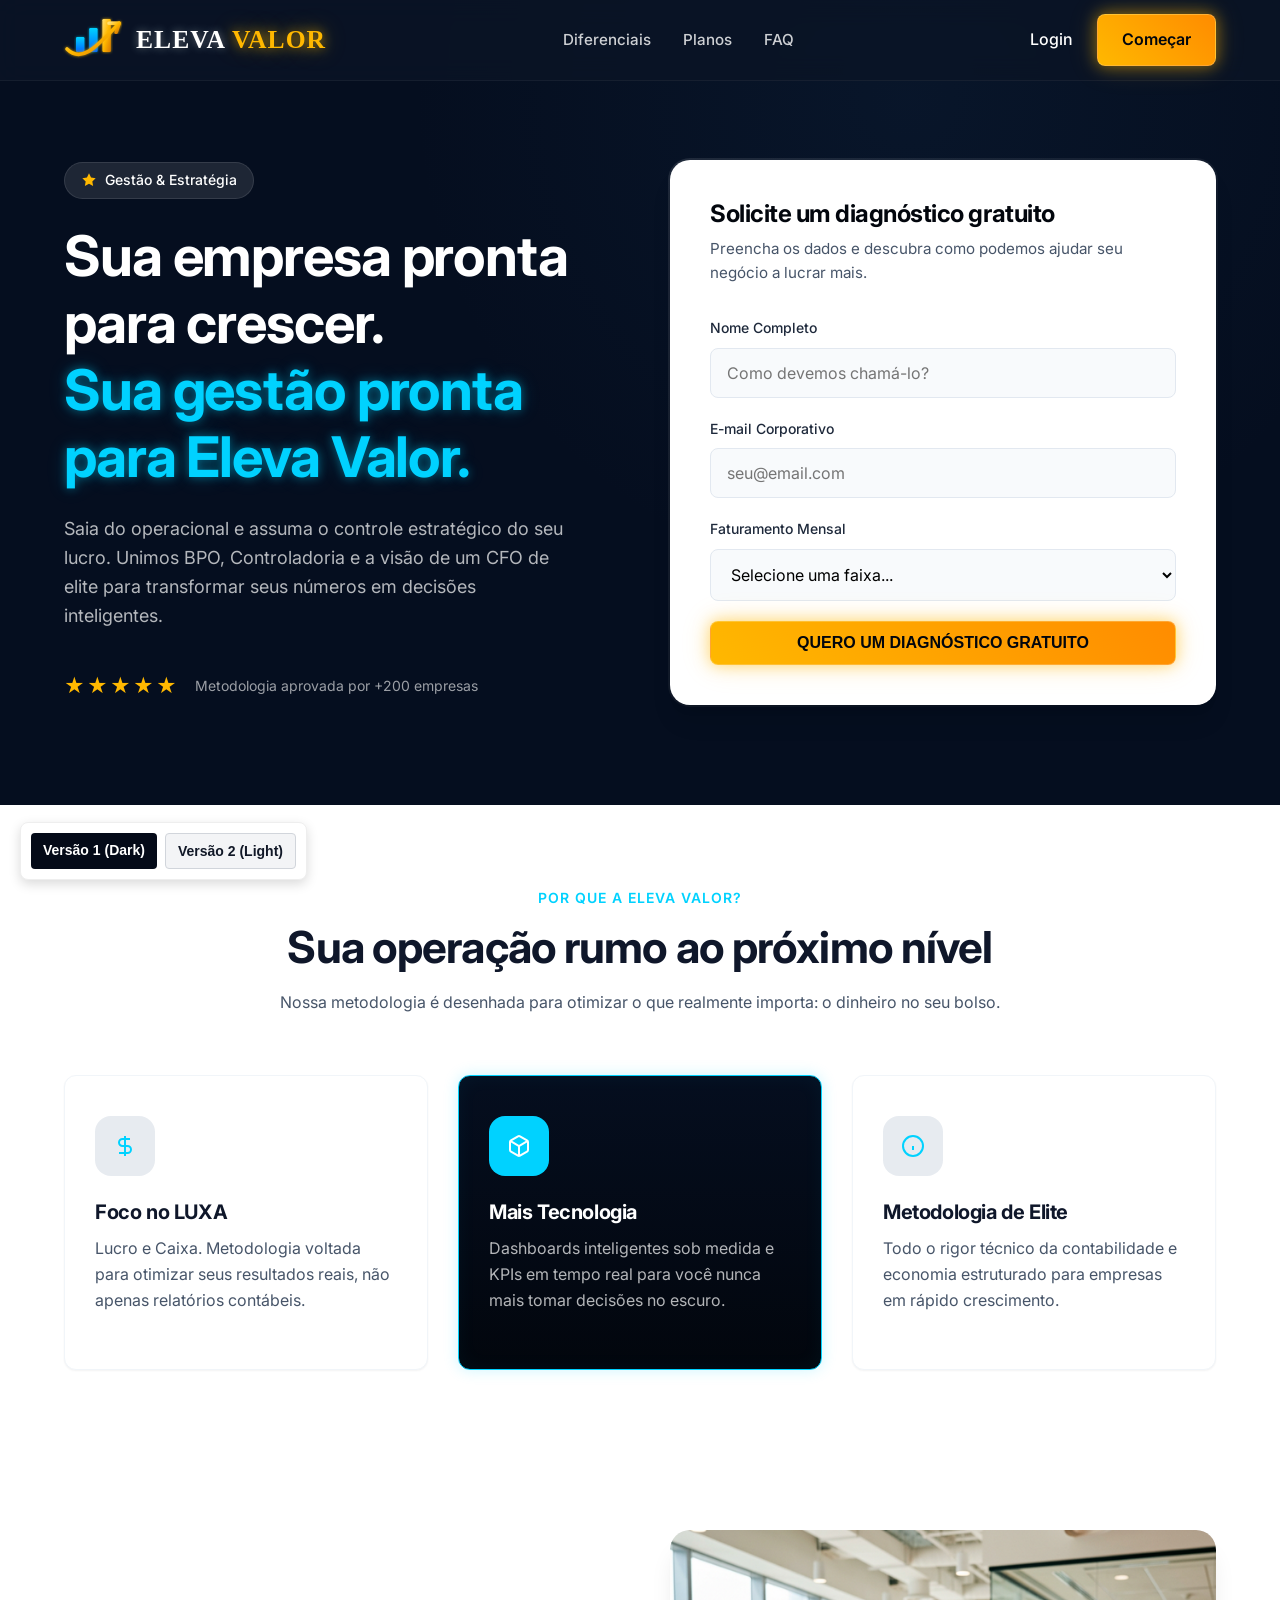
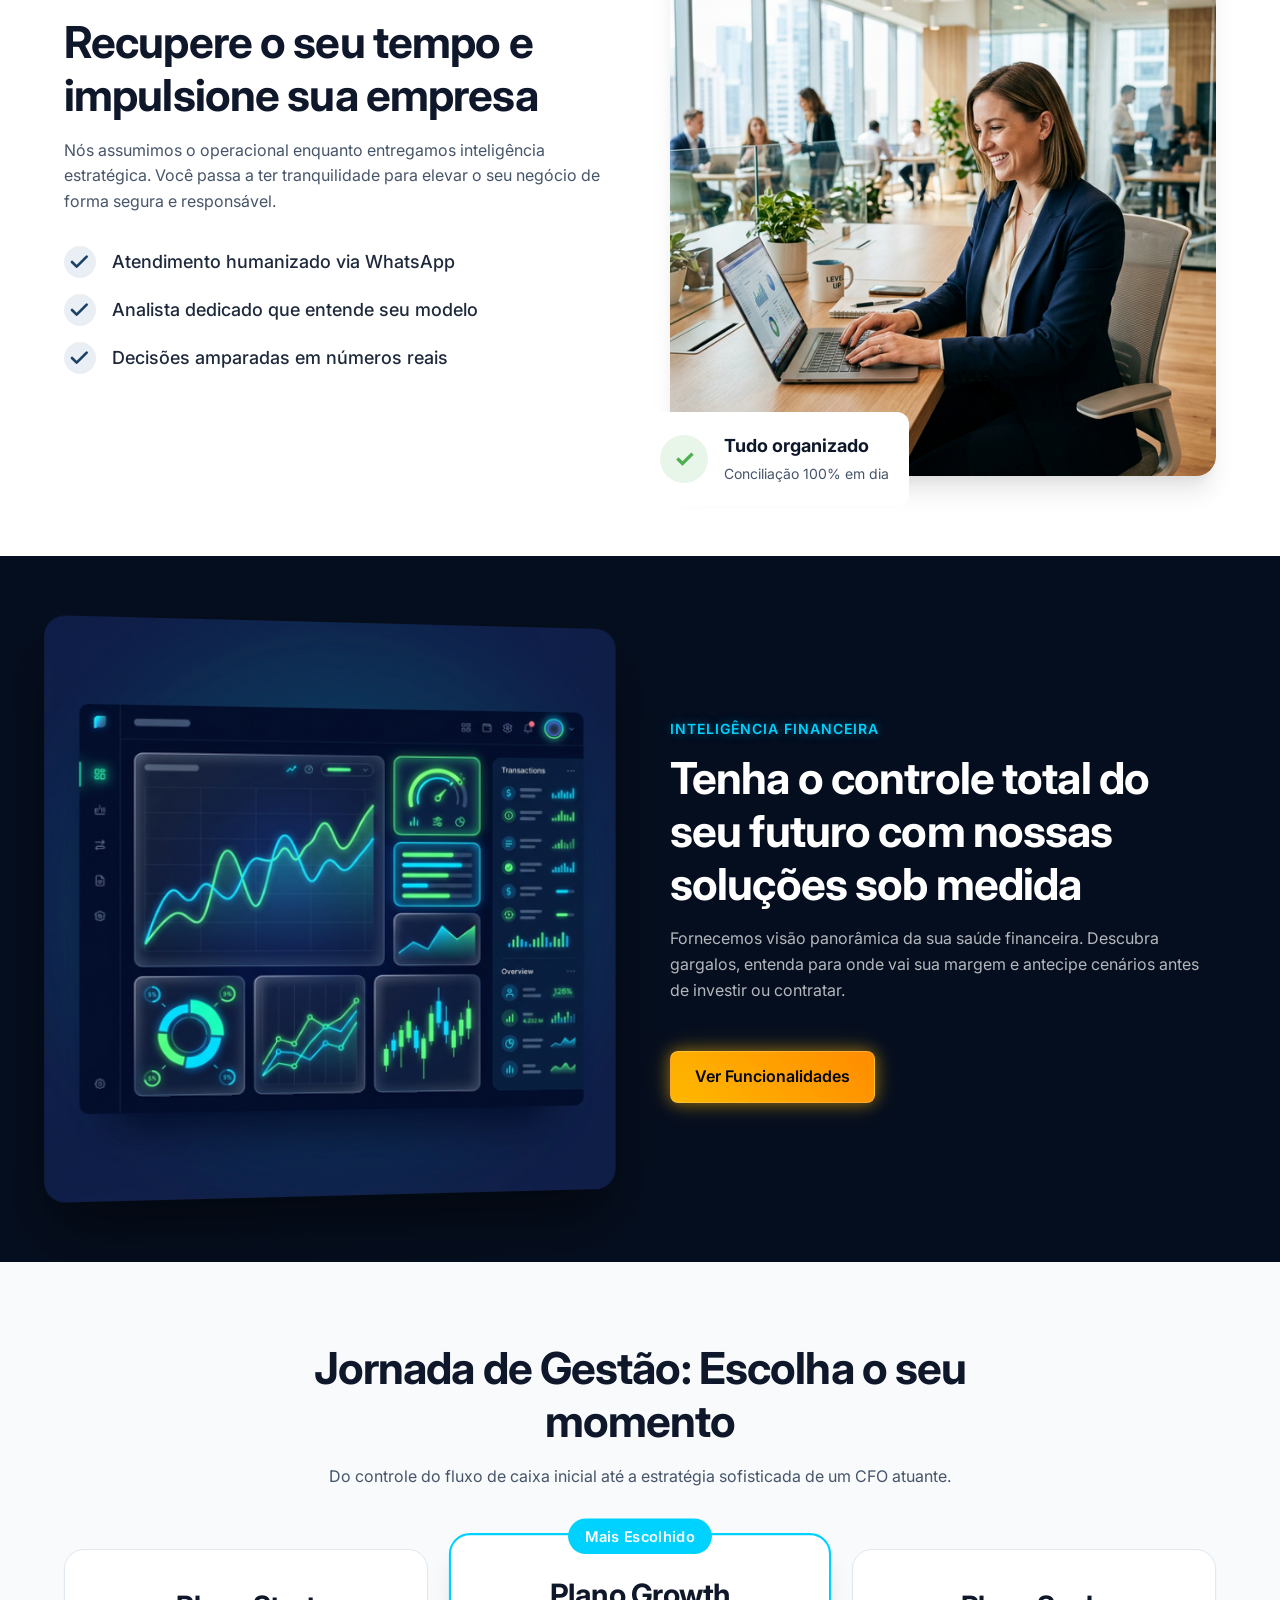
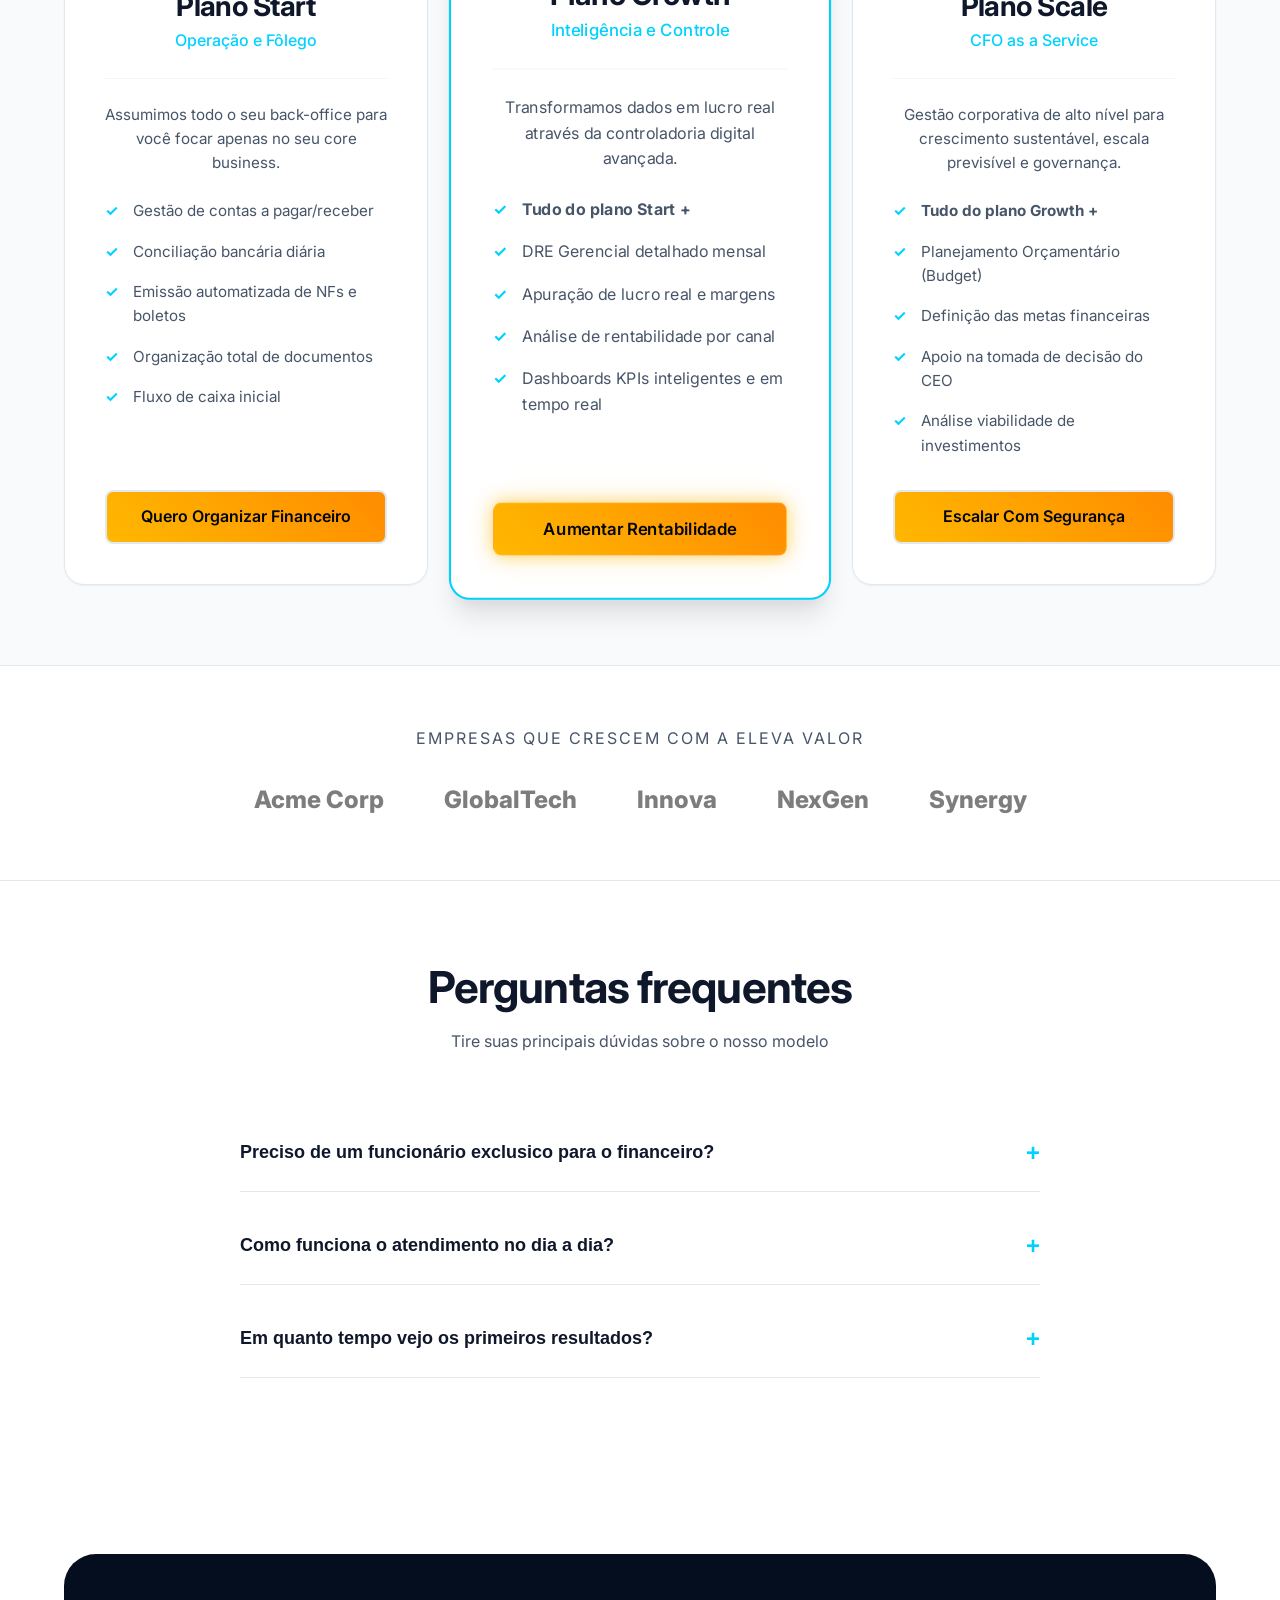
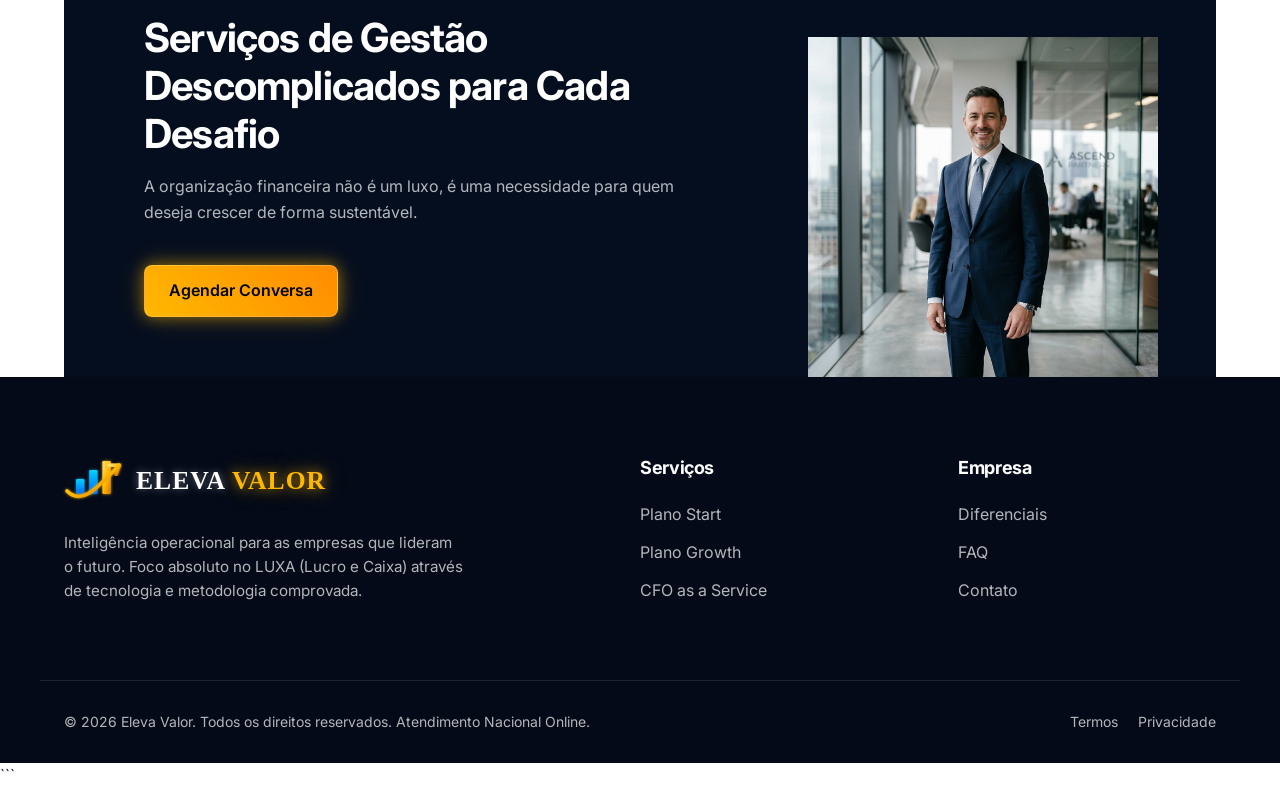
==== commit e9c7d6f2: "Alteracao de nome e logo" ====
--- a/index.html
+++ b/index.html
@@ -3,7 +3,7 @@
 <head>
     <meta charset="UTF-8">
     <meta name="viewport" content="width=device-width, initial-scale=1.0">
-    <title>Sua gestão pronta para Escalar</title>
+    <title>Sua gestão pronta para a Eleva Valor</title>
     <meta name="description" content="Saia do operacional e assuma o controle estratégico do seu lucro. BPO, Controladoria e CFO de elite.">
     <link rel="preconnect" href="https://fonts.googleapis.com">
     <link rel="preconnect" href="https://fonts.gstatic.com" crossorigin>
@@ -16,10 +16,38 @@
     <header class="navbar">
         <div class="container navbar-container">
             <a href="#" class="logo">
-                <svg width="24" height="24" viewBox="0 0 24 24" fill="none" xmlns="http://www.w3.org/2000/svg">
-                    <path d="M12 2L2 22H22L12 2Z" fill="#FFB800"/>
+                <svg width="60" height="50" viewBox="0 0 100 80" fill="none" xmlns="http://www.w3.org/2000/svg" style="overflow: visible;">
+                    <defs>
+                        <linearGradient id="goldGrad" x1="0%" y1="0%" x2="100%" y2="100%">
+                            <stop offset="0%" stop-color="#FFDF70" />
+                            <stop offset="50%" stop-color="#FFB800" />
+                            <stop offset="100%" stop-color="#D97700" />
+                        </linearGradient>
+                        <linearGradient id="blueGrad" x1="0%" y1="0%" x2="0%" y2="100%">
+                            <stop offset="0%" stop-color="#00D2FF" />
+                            <stop offset="100%" stop-color="#0066FF" />
+                        </linearGradient>
+                        <filter id="neonGold" x="-20%" y="-20%" width="140%" height="140%">
+                            <feDropShadow dx="0" dy="0" stdDeviation="3" flood-color="#FFB800" flood-opacity="0.8"/>
+                        </filter>
+                        <filter id="neonBlue" x="-20%" y="-20%" width="140%" height="140%">
+                            <feDropShadow dx="0" dy="0" stdDeviation="3" flood-color="#00D2FF" flood-opacity="0.6"/>
+                        </filter>
+                    </defs>
+                    <!-- Bars -->
+                    <rect x="20" y="35" width="14" height="25" rx="2" fill="url(#blueGrad)" filter="url(#neonBlue)" />
+                    <rect x="42" y="20" width="14" height="40" rx="2" fill="url(#blueGrad)" filter="url(#neonBlue)" />
+                    <rect x="64" y="5" width="14" height="55" rx="2" fill="url(#goldGrad)" filter="url(#neonGold)" />
+                    
+                    <!-- Swoop -->
+                    <path d="M 5 55 C 30 80, 55 50, 92 12" stroke="url(#goldGrad)" stroke-width="6" stroke-linecap="round" fill="none" filter="url(#neonGold)"/>
+                    <path d="M 75 12 L 92 12 L 87 27" stroke="url(#goldGrad)" stroke-width="6" stroke-linecap="round" stroke-linejoin="round" fill="none" filter="url(#neonGold)"/>
                 </svg>
-                <span>Escalar</span>
+                <div class="logo-text">
+                    <div class="logo-text-words">
+                        <span class="eleva">ELEVA</span> <span class="valor">VALOR</span>
+                    </div>
+                </div>
             </a>
             <nav class="nav-links">
                 <a href="#diferenciais">Diferenciais</a>
@@ -48,7 +76,7 @@
                     <svg width="16" height="16" viewBox="0 0 24 24" fill="#FFB800" xmlns="http://www.w3.org/2000/svg"><path d="M12 2L15.09 8.26L22 9.27L17 14.14L18.18 21.02L12 17.77L5.82 21.02L7 14.14L2 9.27L8.91 8.26L12 2Z"/></svg>
                     Gestão & Estratégia
                 </div>
-                <h1>Sua empresa pronta para crescer. <br><span class="highlight">Sua gestão pronta para Escalar.</span></h1>
+                <h1>Sua empresa pronta para crescer. <br><span class="highlight">Sua gestão pronta para Eleva Valor.</span></h1>
                 <p>Saia do operacional e assuma o controle estratégico do seu lucro. Unimos BPO, Controladoria e a visão de um CFO de elite para transformar seus números em decisões inteligentes.</p>
                 
                 <div class="trust-stars">
@@ -92,7 +120,7 @@
     <section id="diferenciais" class="section section-light features-section">
         <div class="container">
             <div class="section-header text-center">
-                <span class="subheading">Por que a Escalar?</span>
+                <span class="subheading">Por que a Eleva Valor?</span>
                 <h2>Sua operação rumo ao próximo nível</h2>
                 <p>Nossa metodologia é desenhada para otimizar o que realmente importa: o dinheiro no seu bolso.</p>
             </div>
@@ -131,19 +159,19 @@
         <div class="container split-container">
             <div class="split-content">
                 <h2>Recupere o seu tempo e impulsione sua empresa</h2>
-                <p>Nós assumimos o operacional enquanto entregamos inteligência estratégica. Você passa a ter tranquilidade para escalar seu negócio de forma segura e responsável.</p>
+                <p>Nós assumimos o operacional enquanto entregamos inteligência estratégica. Você passa a ter tranquilidade para elevar o seu negócio de forma segura e responsável.</p>
                 
                 <ul class="check-list">
                     <li>
-                        <svg viewBox="0 0 24 24" fill="none"><circle cx="12" cy="12" r="12" fill="#E6F2FF"/><path d="M17 8l-7.5 7.5L6 12" stroke="#0066FF" stroke-width="2" stroke-linecap="round" stroke-linejoin="round"/></svg>
+                        <svg viewBox="0 0 24 24" fill="none"><circle cx="12" cy="12" r="12" fill="#eaeff5"/><path d="M17 8l-7.5 7.5L6 12" stroke="#1b4169" stroke-width="2" stroke-linecap="round" stroke-linejoin="round"/></svg>
                         Atendimento humanizado via WhatsApp
                     </li>
                     <li>
-                        <svg viewBox="0 0 24 24" fill="none"><circle cx="12" cy="12" r="12" fill="#E6F2FF"/><path d="M17 8l-7.5 7.5L6 12" stroke="#0066FF" stroke-width="2" stroke-linecap="round" stroke-linejoin="round"/></svg>
+                        <svg viewBox="0 0 24 24" fill="none"><circle cx="12" cy="12" r="12" fill="#eaeff5"/><path d="M17 8l-7.5 7.5L6 12" stroke="#1b4169" stroke-width="2" stroke-linecap="round" stroke-linejoin="round"/></svg>
                         Analista dedicado que entende seu modelo
                     </li>
                     <li>
-                        <svg viewBox="0 0 24 24" fill="none"><circle cx="12" cy="12" r="12" fill="#E6F2FF"/><path d="M17 8l-7.5 7.5L6 12" stroke="#0066FF" stroke-width="2" stroke-linecap="round" stroke-linejoin="round"/></svg>
+                        <svg viewBox="0 0 24 24" fill="none"><circle cx="12" cy="12" r="12" fill="#eaeff5"/><path d="M17 8l-7.5 7.5L6 12" stroke="#1b4169" stroke-width="2" stroke-linecap="round" stroke-linejoin="round"/></svg>
                         Decisões amparadas em números reais
                     </li>
                 </ul>
@@ -173,7 +201,7 @@
                 <a href="#contato" class="btn btn-primary mt-4">Ver Funcionalidades</a>
             </div>
             <div class="split-image">
-                <img src="assets/dashboard.png" alt="Dashboard Escalar" class="img-dashboard">
+                <img src="assets/dashboard.png" alt="Dashboard Eleva Valor" class="img-dashboard">
             </div>
         </div>
     </section>
@@ -257,7 +285,7 @@
     <!-- ======== LOGOS / TRUST ======== -->
     <div class="clients-section">
         <div class="container text-center">
-            <p class="text-sm font-semibold text-gray">EMPRESAS QUE CRESCEM COM A ESCALAR</p>
+            <p class="text-sm font-semibold text-gray">EMPRESAS QUE CRESCEM COM A ELEVA VALOR</p>
             <div class="logos-flex">
                 <span class="logo-placeholder">Acme Corp</span>
                 <span class="logo-placeholder">GlobalTech</span>
@@ -280,7 +308,7 @@
                 <div class="faq-item">
                     <button class="faq-header">Preciso de um funcionário exclusico para o financeiro? <span class="icon">+</span></button>
                     <div class="faq-content">
-                        <p>Não. A Escalar assume toda a operação e as análises, permitindo que você invista o valor e o seu tempo em outras áreas da empresa. Somos a expansão do seu time.</p>
+                        <p>Não. A Eleva Valor assume toda a operação e as análises, permitindo que você invista o valor e o seu tempo em outras áreas da empresa. Somos a expansão do seu time.</p>
                     </div>
                 </div>
                 
@@ -311,7 +339,7 @@
                     <a href="#contato" class="btn btn-primary mt-3">Agendar Conversa</a>
                 </div>
                 <div class="cta-banner-image">
-                    <img src="assets/man_smiling.png" alt="Especialista Escalar">
+                    <img src="assets/man_smiling.png" alt="Especialista Eleva Valor">
                 </div>
             </div>
         </div>
@@ -322,10 +350,38 @@
         <div class="container footer-container">
             <div class="footer-brand">
                 <a href="#" class="logo">
-                    <svg width="24" height="24" viewBox="0 0 24 24" fill="none" xmlns="http://www.w3.org/2000/svg">
-                        <path d="M12 2L2 22H22L12 2Z" fill="#FFB800"/>
+                    <svg width="60" height="50" viewBox="0 0 100 80" fill="none" xmlns="http://www.w3.org/2000/svg" style="overflow: visible;">
+                        <defs>
+                            <linearGradient id="goldGradFt" x1="0%" y1="0%" x2="100%" y2="100%">
+                                <stop offset="0%" stop-color="#FFDF70" />
+                                <stop offset="50%" stop-color="#FFB800" />
+                                <stop offset="100%" stop-color="#D97700" />
+                            </linearGradient>
+                            <linearGradient id="blueGradFt" x1="0%" y1="0%" x2="0%" y2="100%">
+                                <stop offset="0%" stop-color="#00D2FF" />
+                                <stop offset="100%" stop-color="#0066FF" />
+                            </linearGradient>
+                            <filter id="neonGoldFt" x="-20%" y="-20%" width="140%" height="140%">
+                                <feDropShadow dx="0" dy="0" stdDeviation="3" flood-color="#FFB800" flood-opacity="0.8"/>
+                            </filter>
+                            <filter id="neonBlueFt" x="-20%" y="-20%" width="140%" height="140%">
+                                <feDropShadow dx="0" dy="0" stdDeviation="3" flood-color="#00D2FF" flood-opacity="0.6"/>
+                            </filter>
+                        </defs>
+                        <!-- Bars -->
+                        <rect x="20" y="35" width="14" height="25" rx="2" fill="url(#blueGradFt)" filter="url(#neonBlueFt)" />
+                        <rect x="42" y="20" width="14" height="40" rx="2" fill="url(#blueGradFt)" filter="url(#neonBlueFt)" />
+                        <rect x="64" y="5" width="14" height="55" rx="2" fill="url(#goldGradFt)" filter="url(#neonGoldFt)" />
+                        
+                        <!-- Swoop -->
+                        <path d="M 5 55 C 30 80, 55 50, 92 12" stroke="url(#goldGradFt)" stroke-width="6" stroke-linecap="round" fill="none" filter="url(#neonGoldFt)"/>
+                        <path d="M 75 12 L 92 12 L 87 27" stroke="url(#goldGradFt)" stroke-width="6" stroke-linecap="round" stroke-linejoin="round" fill="none" filter="url(#neonGoldFt)"/>
                     </svg>
-                    <span>Escalar</span>
+                    <div class="logo-text">
+                        <div class="logo-text-words">
+                            <span class="eleva">ELEVA</span> <span class="valor">VALOR</span>
+                        </div>
+                    </div>
                 </a>
                 <p>Inteligência operacional para as empresas que lideram o futuro. Foco absoluto no LUXA (Lucro e Caixa) através de tecnologia e metodologia comprovada.</p>
             </div>
@@ -346,7 +402,7 @@
         </div>
         
         <div class="footer-bottom container">
-            <p>&copy; 2026 Escalar. Todos os direitos reservados. Atendimento Nacional Online.</p>
+            <p>&copy; 2026 Eleva Valor. Todos os direitos reservados. Atendimento Nacional Online.</p>
             <div class="social-links">
                 <a href="#">Termos</a>
                 <a href="#">Privacidade</a>
@@ -357,7 +413,7 @@
     <!-- VERSION TOGGLE -->
     <div style="position: fixed; bottom: 20px; left: 20px; z-index: 9999; background: white; padding: 10px; border-radius: 8px; box-shadow: 0 4px 12px rgba(0,0,0,0.15); font-family: sans-serif; border: 1px solid #eee; display: flex; gap: 8px;">
         <a href="index.html" style="padding: 6px 12px; background: #040A18; color: white; text-decoration: none; border-radius: 4px; font-weight: bold; font-size: 14px;">Versão 1 (Dark)</a>
-        <a href="index_v2.html" style="padding: 6px 12px; background: #f3f4f6; color: #111827; text-decoration: none; border-radius: 4px; font-weight: bold; font-size: 14px; border: 1px solid #d1d5db;">Versão 2 (Light)</a>
+        <a href="v2/" style="padding: 6px 12px; background: #f3f4f6; color: #111827; text-decoration: none; border-radius: 4px; font-weight: bold; font-size: 14px; border: 1px solid #d1d5db;">Versão 2 (Light)</a>
     </div>
 
     <script src="script.js"></script>
--- a/style.css
+++ b/style.css
@@ -1,12 +1,12 @@
 /* ========= BASE STYLES & VARIABLES ========= */
 :root {
-    --navy-900: #040A18;
-    --navy-800: #0B1426;
-    --navy-700: #162444;
-    --blue-500: #0066FF;
-    --blue-600: #0052CC;
-    --yellow-500: #FFB800;
-    --yellow-600: #E5A500;
+    --navy-900: #02060d;
+    --navy-800: #050e1f;
+    --navy-700: #0a1a36;
+    --blue-500: #00d2ff;
+    --blue-600: #0088ff;
+    --yellow-500: #ffb800;
+    --yellow-600: #ff8c00;
     --gray-50: #F8FAFC;
     --gray-100: #F1F5F9;
     --gray-200: #E2E8F0;
@@ -104,6 +104,7 @@
 
 .highlight {
     color: var(--blue-500);
+    text-shadow: 0 0 10px rgba(0, 210, 255, 0.4), 0 0 20px rgba(0, 210, 255, 0.2);
 }
 
 /* Sections */
@@ -162,15 +163,17 @@
 }
 
 .btn-primary {
-    background-color: var(--yellow-500);
+    background: linear-gradient(45deg, var(--yellow-500), var(--yellow-600));
     color: var(--navy-900);
-    box-shadow: 0 4px 14px rgba(255, 184, 0, 0.4);
+    box-shadow: 0 0 15px rgba(255, 184, 0, 0.5), 0 0 30px rgba(255, 184, 0, 0.2);
+    border: 1px solid rgba(255, 255, 255, 0.2);
 }
 
 .btn-primary:hover {
-    background-color: var(--yellow-600);
+    background: linear-gradient(45deg, var(--yellow-600), var(--yellow-500));
     transform: translateY(-2px);
-    box-shadow: 0 6px 20px rgba(255, 184, 0, 0.5);
+    box-shadow: 0 0 25px rgba(255, 184, 0, 0.8), 0 0 50px rgba(255, 184, 0, 0.4);
+    border-color: rgba(255, 255, 255, 0.5);
 }
 
 .btn-outline {
@@ -219,10 +222,43 @@
 .logo {
     display: flex;
     align-items: center;
-    gap: 10px;
+    gap: 12px;
     font-size: 1.5rem;
     font-weight: 700;
     color: var(--white);
+    text-decoration: none;
+}
+
+.logo-text {
+    display: flex;
+    flex-direction: column;
+}
+
+.logo-text-words {
+    display: flex;
+    gap: 6px;
+    font-family: Georgia, 'Times New Roman', Times, serif;
+    font-weight: 700;
+    font-size: 1.6rem;
+    letter-spacing: 1px;
+}
+
+.logo-text-words .eleva {
+    color: var(--white);
+    text-shadow: 0 0 8px rgba(255,255,255,0.4);
+}
+
+.logo-text-words .valor {
+    color: var(--yellow-500);
+    text-shadow: 0 0 12px rgba(255, 184, 0, 0.7), 0 0 24px rgba(255, 184, 0, 0.4);
+}
+
+.logo-underline {
+    height: 1px;
+    width: 100%;
+    margin-top: 2px;
+    background: linear-gradient(90deg, transparent 0%, var(--yellow-500) 20%, var(--yellow-500) 80%, transparent 100%);
+    box-shadow: 0 0 8px rgba(255, 184, 0, 0.8);
 }
 
 .nav-links {
@@ -277,7 +313,7 @@
     right: -10%;
     width: 1000px;
     height: 1000px;
-    background: radial-gradient(circle, rgba(0, 102, 255, 0.15) 0%, rgba(11, 20, 38, 0) 70%);
+    background: radial-gradient(circle, rgba(27, 65, 105, 0.15) 0%, rgba(6, 17, 37, 0) 70%);
     border-radius: 50%;
     z-index: 0;
 }
@@ -389,7 +425,7 @@
     outline: none;
     border-color: var(--blue-500);
     background-color: var(--white);
-    box-shadow: 0 0 0 3px rgba(0, 102, 255, 0.1);
+    box-shadow: 0 0 0 3px rgba(27, 65, 105, 0.1);
 }
 
 /* ======== DIFFERENTIALS ======== */
@@ -411,13 +447,14 @@
 
 .feature-card:hover {
     transform: translateY(-5px);
-    box-shadow: var(--shadow-lg);
+    box-shadow: 0 0 20px rgba(0, 210, 255, 0.15);
 }
 
 .feature-card.highlighted {
     background: linear-gradient(to bottom, var(--navy-800), var(--navy-900));
     color: var(--white);
-    border: none;
+    border: 1px solid var(--blue-500);
+    box-shadow: 0 0 15px rgba(0, 210, 255, 0.2), inset 0 0 20px rgba(0, 210, 255, 0.05);
 }
 
 .feature-card.highlighted p {
@@ -441,7 +478,7 @@
 }
 
 .feature-card:not(.highlighted) .icon-box {
-    background: rgba(0, 102, 255, 0.1);
+    background: rgba(27, 65, 105, 0.1);
     color: var(--blue-500);
 }
 
